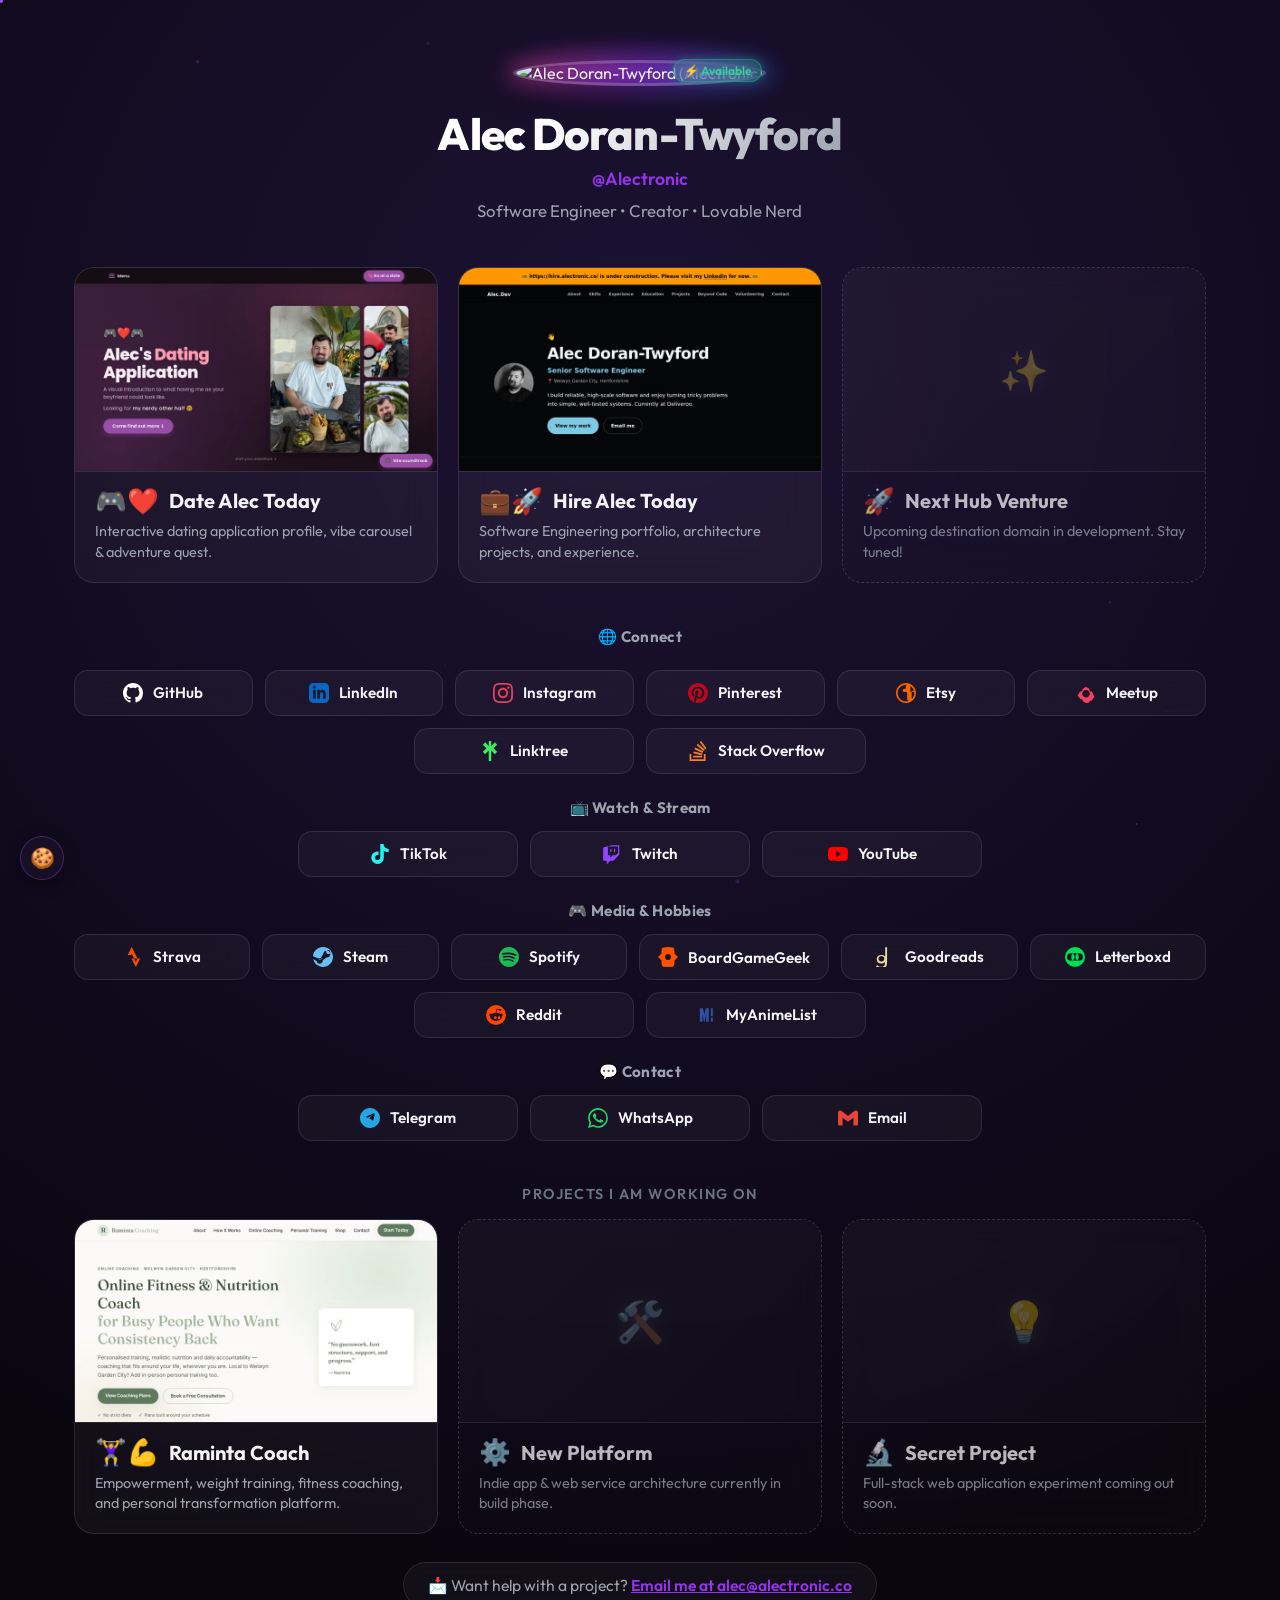
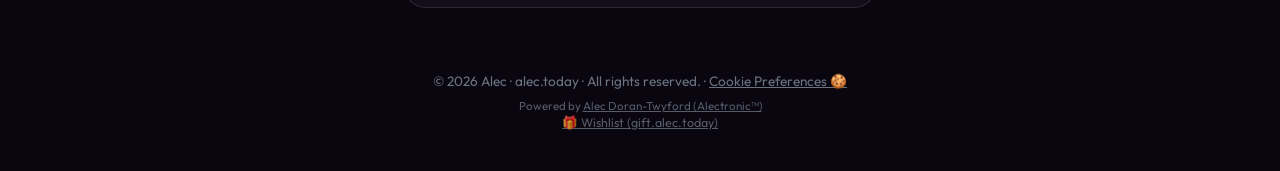
==== index.html @ 1d667615 "Add GA4 G-N4Q5KJSLNK with Consent Mode v2, url_passthrough, remove wait_for_update" ====
<!DOCTYPE html>
<html lang="en">
<head>
  <meta charset="UTF-8">
  <meta name="viewport" content="width=device-width, initial-scale=1.0">
  <title>Alec Doran-Twyford (Alectronic) | Official Digital Hub</title>
  <meta name="description" content="Official homepage of Alec Doran-Twyford (Alectronic) — Software Engineer, Creator, and Lovable Nerd. Explore Date Alec Today, Hire Alec, and social links.">
  <meta name="keywords" content="Alec Doran-Twyford, Alectronic, alectronic0, Date Alec Today, Hire Alec, Software Engineer, Alec Doran Twyford">
  <meta name="robots" content="index, follow">
  <meta name="author" content="Alec Doran-Twyford">
  <meta name="theme-color" content="#0d0914">
  <link rel="canonical" href="https://alec.today/">

  <!-- ── Google Fonts ── -->
  <link rel="preconnect" href="https://fonts.googleapis.com">
  <link rel="preconnect" href="https://fonts.gstatic.com" crossorigin>
  <link href="https://fonts.googleapis.com/css2?family=Outfit:wght@400;500;600;700;800&family=Poppins:wght@400;500;600;700&display=swap" rel="stylesheet">

  <!-- ── Open Graph ── -->
  <meta property="og:type" content="website">
  <meta property="og:site_name" content="Alectronic — Alec Doran-Twyford">
  <meta property="og:url" content="https://alec.today/">
  <meta property="og:title" content="Alec Doran-Twyford (Alectronic) | Digital Hub">
  <meta property="og:description" content="Software Engineer, Creator, and Lovable Nerd. Explore Date Alec Today, Engineering Portfolio, and digital ecosystem.">
  <meta property="og:image" content="https://date.alec.today/img/og-image.webp">
  <meta property="og:locale" content="en_GB">

  <!-- ── Twitter Card ── -->
  <meta name="twitter:card" content="summary_large_image">
  <meta name="twitter:title" content="Alec Doran-Twyford (Alectronic) | Digital Hub">
  <meta name="twitter:description" content="Software Engineer, Creator, and Lovable Nerd. Explore Date Alec Today, Engineering Portfolio, and digital ecosystem.">
  <meta name="twitter:image" content="https://date.alec.today/img/og-image.webp">

  <!-- ── JSON-LD Structured Data: Master Knowledge Graph Entity ── -->
  <script type="application/ld+json">
  {
    "@context": "https://schema.org",
    "@graph": [
      {
        "@type": "WebSite",
        "@id": "https://alec.today/#website",
        "url": "https://alec.today/",
        "name": "Alectronic — Alec Doran-Twyford",
        "description": "Official landing hub for Alec Doran-Twyford (Alectronic)",
        "publisher": {
          "@id": "https://alec.today/#person"
        }
      },
      {
        "@type": "Person",
        "@id": "https://alec.today/#person",
        "name": "Alec Doran-Twyford",
        "alternateName": [
          "Alectronic",
          "alectronic0",
          "Alec Doran Twyford",
          "Alec Dorran twyford"
        ],
        "givenName": "Alec",
        "familyName": "Doran-Twyford",
        "jobTitle": "Software Engineer",
        "gender": "Male",
        "description": "Software Engineer, Creator, and Lovable Nerd.",
        "url": "https://alec.today/",
        "image": "https://date.alec.today/img/og-image.webp",
        "homeLocation": {
          "@type": "Place",
          "name": "Welwyn Garden City, England"
        },
        "sameAs": [
          "https://date.alec.today/",
          "https://hire.alec.today/",
          "https://gift.alec.today/",
          "https://raminta.coach/",
          "https://github.com/alectronic0",
          "https://www.linkedin.com/in/alectronic0/",
          "https://www.instagram.com/alectronic0/",
          "https://www.tiktok.com/@alectronic0",
          "https://www.pinterest.com/alectronic0/",
          "https://linktr.ee/Alectronic",
          "https://t.me/alectronic0"
        ]
      }
    ]
  }
  </script>

  <link rel="icon" type="image/svg+xml" href="/favicon.svg">
  <link rel="icon" type="image/png" sizes="32x32" href="/favicon-32x32.png">
  <link rel="shortcut icon" href="/favicon.ico">
  <link rel="apple-touch-icon" sizes="180x180" href="/apple-touch-icon.png">
  <link rel="manifest" href="/manifest.json">
    <!-- Consent Mode Defaults -->
  <script data-cookieconsent="ignore">
    window.dataLayer = window.dataLayer || [];
    function gtag(){dataLayer.push(arguments);}
    gtag('consent', 'default', {
      'ad_storage': 'denied',
      'ad_user_data': 'denied',
      'ad_personalization': 'denied',
      'analytics_storage': 'denied',
      'functionality_storage': 'denied',
      'personalization_storage': 'denied',
      'security_storage': 'granted'
    });
  </script>

  <!-- Google tag (gtag.js) -->
  <script async src="https://www.googletagmanager.com/gtag/js?id=G-N4Q5KJSLNK"></script>
  <script>
    window.dataLayer = window.dataLayer || [];
    function gtag(){dataLayer.push(arguments);}
    gtag('js', new Date());
    gtag('config', 'G-N4Q5KJSLNK', {
      'url_passthrough': true,
      'ads_data_redaction': true
    });
  </script>

<link rel="stylesheet" href="css/cookieconsent.css">
  <script src="js/cookieconsent.umd.js" defer></script>
  <script src="js/cookieconsent-config.js" defer></script>
  <link rel="stylesheet" href="css/styles.css">
</head>
<body>
  <!-- Dynamic Particle Canvas -->
  <canvas id="bg-canvas"></canvas>

  <main class="landing-container">
    <!-- Header / Branding -->
    <header class="profile-header">
      <div class="avatar-wrapper">
        <div class="avatar-glow"></div>
        <img class="avatar-img" src="https://date.alec.today/img/alec/alec-los-mochis-city.webp" alt="Alec Doran-Twyford (Alectronic)" width="140" height="140">
        <span class="badge-status">⚡ Available</span>
      </div>
      <h1 class="profile-name">Alec Doran-Twyford</h1>
      <p class="profile-handle">@Alectronic</p>
      <p class="profile-bio">Software Engineer • Creator • Lovable Nerd</p>
    </header>

    <!-- Core Featured Hub Cards -->
    <section class="featured-grid" aria-label="Main Destinations">
      <a href="https://date.alec.today/" class="hub-card card-date" target="_blank" rel="noopener">
        <div class="card-glow"></div>
        <div class="card-preview">
          <img src="img/date-preview.webp" alt="Date Alec Today Preview" loading="lazy" width="800" height="450">
        </div>
        <div class="card-header-row">
          <div class="header-title-wrapper">
            <div class="card-icon">🎮❤️</div>
            <h2>Date Alec Today</h2>
          </div>
        </div>
        <div class="card-content">
          <p>Interactive dating application profile, vibe carousel & adventure quest.</p>
        </div>
      </a>

      <a href="https://hire.alec.today/" class="hub-card card-hire" target="_blank" rel="noopener">
        <div class="card-glow"></div>
        <div class="card-preview">
          <img src="img/hire-preview.webp" alt="Hire Alec Today Preview" loading="lazy" width="800" height="450">
        </div>
        <div class="card-header-row">
          <div class="header-title-wrapper">
            <div class="card-icon">💼🚀</div>
            <h2>Hire Alec Today</h2>
          </div>
        </div>
        <div class="card-content">
          <p>Software Engineering portfolio, architecture projects, and experience.</p>
        </div>
      </a>

      <!-- Glassy Placeholder Slot 3 -->
      <div class="hub-card card-placeholder card-dashed">
        <div class="card-preview placeholder-preview">
          <div class="placeholder-icon-bg">✨</div>
        </div>
        <div class="card-header-row">
          <div class="header-title-wrapper">
            <div class="card-icon">🚀</div>
            <h2>Next Hub Venture</h2>
          </div>
        </div>
        <div class="card-content">
          <p>Upcoming destination domain in development. Stay tuned!</p>
        </div>
      </div>
    </section>

    <!-- Social & Ecosystem Links Grid -->
    <section class="social-section" aria-label="Social Prof      <!-- Connect -->
      <div class="social-group">
        <h4 class="sub-section-title">🌐 Connect</h4>
        <div class="social-grid">
          <a href="https://github.com/alectronic0" class="social-chip" target="_blank" rel="noopener">
            <svg class="chip-icon" xmlns="http://www.w3.org/2000/svg" viewBox="0 0 24 24" fill="#ffffff"><path d="M12 0C5.37 0 0 5.37 0 12c0 5.31 3.435 9.795 8.205 11.385.6.105.825-.255.825-.57 0-.285-.015-1.23-.015-2.235-3.015.555-3.795-.735-4.035-1.41-.135-.345-.72-1.41-1.23-1.695-.42-.225-1.02-.78-.015-.795.945-.015 1.62.87 1.845 1.23 1.08 1.815 2.805 1.305 3.495.99.105-.78.42-1.305.765-1.605-2.67-.3-5.46-1.335-5.46-5.925 0-1.305.465-2.385 1.23-3.225-.12-.3-.54-1.53.12-3.18 0 0 1.005-.315 3.3 1.23.96-.27 1.98-.405 3-.405s2.04.135 3 .405c2.295-1.56 3.3-1.23 3.3-1.23.66 1.65.24 2.88.12 3.18.765.84 1.23 1.905 1.23 3.225 0 4.605-2.805 5.625-5.475 5.925.435.375.81 1.095.81 2.22 0 1.605-.015 2.895-.015 3.3 0 .315.225.69.825.57A12.02 12.02 0 0024 12c0-6.63-5.37-12-12-12z"/></svg>
            <span>GitHub</span>
          </a>

          <a href="https://www.linkedin.com/in/alectronic0/" class="social-chip" target="_blank" rel="noopener">
            <svg class="chip-icon" xmlns="http://www.w3.org/2000/svg" viewBox="0 0 24 24" fill="#0A66C2"><path d="M19 0h-14c-2.761 0-5 2.239-5 5v14c0 2.761 2.239 5 5 5h14c2.762 0 5-2.239 5-5v-14c0-2.761-2.238-5-5-5zm-11 19h-3v-11h3v11zm-1.5-12.268c-.966 0-1.75-.79-1.75-1.764s.784-1.764 1.75-1.764 1.75.79 1.75 1.764-.783 1.764-1.75 1.764zm13.5 12.268h-3v-5.604c0-3.368-4-3.113-4 0v5.604h-3v-11h3v1.765c1.396-2.586 7-2.777 7 2.476v6.759z"/></svg>
            <span>LinkedIn</span>
          </a>

          <a href="https://www.instagram.com/alectronic0/" class="social-chip" target="_blank" rel="noopener">
            <svg class="chip-icon" xmlns="http://www.w3.org/2000/svg" viewBox="0 0 24 24" fill="#E4405F"><path d="M12 2.163c3.204 0 3.584.012 4.85.07 3.252.148 4.771 1.691 4.919 4.919.058 1.265.069 1.645.069 4.849 0 3.205-.012 3.584-.069 4.849-.149 3.225-1.664 4.771-4.919 4.919-1.266.058-1.644.07-4.85.07-3.204 0-3.584-.012-4.849-.07-3.26-.149-4.771-1.699-4.919-4.92-.058-1.265-.07-1.644-.07-4.849 0-3.204.013-3.583.07-4.849.149-3.227 1.664-4.771 4.919-4.919 1.266-.057 1.645-.069 4.849-.069zm0-2.163c-3.259 0-3.667.014-4.947.072-4.358.2-6.78 2.618-6.98 6.98-.059 1.281-.073 1.689-.073 4.948 0 3.259.014 3.668.072 4.948.2 4.358 2.618 6.78 6.98 6.98 1.281.058 1.689.072 4.948.072 3.259 0 3.668-.014 4.948-.072 4.354-.2 6.782-2.618 6.979-6.98.059-1.28.073-1.689.073-4.948 0-3.259-.014-3.667-.072-4.947-.196-4.354-2.617-6.78-6.979-6.98-1.281-.059-1.69-.073-4.949-.073zm0 5.838c-3.403 0-6.162 2.759-6.162 6.162s2.759 6.163 6.162 6.163 6.162-2.759 6.162-6.163c0-3.403-2.759-6.162-6.162-6.162zm0 10.162c-2.209 0-4-1.79-4-4 0-2.209 1.791-4 4-4s4 1.791 4 4c0 2.21-1.791 4-4 4zm6.406-11.845c-.796 0-1.441.645-1.441 1.44s.645 1.44 1.441 1.44c.795 0 1.439-.645 1.439-1.44s-.644-1.44-1.439-1.44z"/></svg>
            <span>Instagram</span>
          </a>

          <a href="https://www.pinterest.com/alectronic0/" class="social-chip" target="_blank" rel="noopener">
            <svg class="chip-icon" xmlns="http://www.w3.org/2000/svg" viewBox="0 0 24 24" fill="#BD081C"><path d="M12 0C5.373 0 0 5.37 0 12c0 5.084 3.163 9.426 7.627 11.174-.105-.949-.2-2.405.042-3.441.218-.937 1.407-5.965 1.407-5.965s-.359-.719-.359-1.782c0-1.668.967-2.914 2.171-2.914 1.023 0 1.518.769 1.518 1.69 0 1.029-.655 2.568-.994 3.995-.283 1.194.599 2.169 1.777 2.169 2.133 0 3.772-2.249 3.772-5.495 0-2.873-2.064-4.882-5.012-4.882-3.414 0-5.418 2.561-5.418 5.207 0 1.031.397 2.138.893 2.738.098.119.112.224.083.345l-.333 1.36c-.053.22-.174.267-.402.161-1.499-.698-2.436-2.889-2.436-4.649 0-3.785 2.75-7.262 7.929-7.262 4.163 0 7.398 2.967 7.398 6.931 0 4.136-2.607 7.464-6.227 7.464-1.216 0-2.359-.631-2.75-1.378l-.748 2.853c-.271 1.043-1.002 2.35-1.492 3.146C9.57 23.812 10.763 24 12 24c6.627 0 12-5.373 12-12 0-6.628-5.373-12-12-12z"/></svg>
            <span>Pinterest</span>
          </a>

          <a href="https://www.etsy.com/uk/people/Alectronic0" class="social-chip" target="_blank" rel="noopener">
            <svg class="chip-icon" xmlns="http://www.w3.org/2000/svg" viewBox="0 0 24 24" fill="#F56400"><path d="M21.54 11.2c-.36-.45-1.02-.75-2.01-.75-.48 0-.96.09-1.41.27-.3.12-.57.27-.81.45V4.68c0-.75-.3-1.41-.81-1.92A2.71 2.71 0 0 0 14.4 2c-.75 0-1.41.3-1.92.81-.51.51-.81 1.17-.81 1.92v2.46c-.45-.18-.93-.27-1.41-.27-1.02 0-1.68.3-2.04.75-.33.42-.39 1.02-.15 1.62l.27.66c.21.54.72.9 1.29.9.15 0 .33-.03.48-.09.39-.15.81-.24 1.23-.24 1.14 0 2.07.93 2.07 2.07v6.6c0 .75.3 1.41.81 1.92.51.51 1.17.81 1.92.81s1.41-.3 1.92-.81c.51-.51.81-1.17.81-1.92V8.97c.42.18.84.27 1.23.27.15 0 .33 0 .48-.09.57-.21 1.08-.57 1.29-1.11l.27-.66c.24-.6.18-1.2-.15-1.62zM12 0C5.37 0 0 5.37 0 12s5.37 12 12 12 12-5.37 12-12S18.63 0 12 0zm0 22C6.48 22 2 17.52 2 12S6.48 2 12 2s10 4.48 10 10-4.48 10-10 10z"/></svg>
            <span>Etsy</span>
          </a>

          <a href="https://www.meetup.com/members/131638282/" class="social-chip" target="_blank" rel="noopener">
            <svg class="chip-icon" xmlns="http://www.w3.org/2000/svg" viewBox="0 0 24 24" fill="#F64060"><path d="M19.1 10.15c-.24.08-.49.12-.75.12-1.28 0-2.32-1.04-2.32-2.32 0-.3.06-.59.16-.85L12 4.41 7.81 7.1c.1.26.16.55.16.85 0 1.28-1.04 2.32-2.32 2.32-.26 0-.51-.04-.75-.12L2 14.89l3.52 4.69c.27-.15.58-.23.91-.23 1.02 0 1.85.83 1.85 1.85 0 .28-.06.54-.18.78L12 24l3.9-.22c-.12-.24-.18-.5-.18-.78 0-1.02.83-1.85 1.85-1.85.33 0 .64.08.91.23L22 16.69l-2.9-6.54zM12 17.5c-2.48 0-4.5-2.02-4.5-4.5s2.02-4.5 4.5-4.5 4.5 2.02 4.5 4.5-2.02 4.5-4.5 4.5z"/></svg>
            <span>Meetup</span>
          </a>

          <a href="https://linktr.ee/Alectronic" class="social-chip" target="_blank" rel="noopener">
            <svg class="chip-icon" xmlns="http://www.w3.org/2000/svg" viewBox="0 0 24 24" fill="#43E660"><path d="M13.511 5.853l4.316-4.317 2.828 2.829-4.317 4.316 4.317 4.317-2.828 2.829-4.316-4.317v8.49H10.49v-8.49L6.173 15.83 3.345 13.001l4.317-4.317L3.345 4.368l2.828-2.829 4.317 4.317V0h3.021v5.853zM10.49 19.5h3.021V24H10.49v-4.5z"/></svg>
            <span>Linktree</span>
          </a>

          <a href="https://stackoverflow.com/users/2893200/alec-george-doran-twyford" class="social-chip" target="_blank" rel="noopener">
            <svg class="chip-icon" xmlns="http://www.w3.org/2000/svg" viewBox="0 0 24 24" fill="#F58025"><path d="M15.725 0l-1.72 1.277 6.39 8.588 1.716-1.277L15.725 0zm-3.94 3.418l-1.369 1.644 8.225 6.85 1.369-1.644-8.225-6.85zm-3.15 4.465l-.905 1.94 9.702 4.517.904-1.94-9.701-4.517zm-1.85 4.86l-.44 2.093 10.473 2.201.44-2.092-10.473-2.203zM1.89 15.47V24h19.19v-8.53h-2.133v6.397H4.021v-6.396H1.89zm4.265 2.133v2.13h10.66v-2.13H6.154Z"/></svg>
            <span>Stack Overflow</span>
          </a>
        </div>
      </div>

      <!-- Watch -->
      <div class="social-group">
        <h4 class="sub-section-title">📺 Watch & Stream</h4>
        <div class="social-grid">
          <a href="https://www.tiktok.com/@alectronic0" class="social-chip" target="_blank" rel="noopener">
            <svg class="chip-icon" xmlns="http://www.w3.org/2000/svg" viewBox="0 0 24 24" fill="#25F4EE"><path d="M12.525.02c1.31-.02 2.61-.01 3.91-.02.08 1.53.63 3.09 1.75 4.17 1.12 1.11 2.7 1.62 4.24 1.79v4.03c-1.44-.05-2.89-.35-4.2-.97-.57-.26-1.1-.59-1.62-.98-.01 2.92.01 5.84-.02 8.75-.08 1.4-.54 2.79-1.35 3.94-1.31 1.92-3.58 3.17-5.91 3.21-1.43.08-2.86-.31-4.08-1.03-2.02-1.19-3.44-3.37-3.65-5.71-.02-.5-.03-1-.01-1.49.18-1.9 1.12-3.72 2.58-4.96 1.66-1.44 3.98-2.13 6.15-1.72.02 1.48-.04 2.96-.04 4.44-.99-.32-2.15-.23-3.02.37-.82.56-1.31 1.52-1.31 2.52.02.97.54 1.88 1.34 2.42.87.58 2.01.7 3 .33.91-.33 1.63-1.07 1.9-2.01.12-.51.15-1.04.14-1.56V.02z"/></svg>
            <span>TikTok</span>
          </a>

          <a href="https://www.twitch.tv/alectronic0" class="social-chip" target="_blank" rel="noopener">
            <svg class="chip-icon" xmlns="http://www.w3.org/2000/svg" viewBox="0 0 24 24" fill="#9146FF"><path d="M11.571 1.429L1.429 4.286v15.714h4.286v4.286l4.286-4.286h3.571l7.143-7.143V1.429h-9.143zm7.714 9.286l-2.857 2.857h-3.571l-2.857 2.857v-2.857H7.143V2.857h12.143v7.857zM15.714 5.714h-1.429v4.286h1.429V5.714zm-4.286 0h-1.429v4.286h1.429V5.714z"/></svg>
            <span>Twitch</span>
          </a>

          <a href="https://www.youtube.com/@alectronic0" class="social-chip" target="_blank" rel="noopener">
            <svg class="chip-icon" xmlns="http://www.w3.org/2000/svg" viewBox="0 0 24 24" fill="#FF0000"><path d="M23.498 6.186a3.016 3.016 0 0 0-2.122-2.136C19.505 3.545 12 3.545 12 3.545s-7.505 0-9.377.505A3.017 3.017 0 0 0 .502 6.186C0 8.07 0 12 0 12s0 3.93.502 5.814a3.016 3.016 0 0 0 2.122 2.136c1.871.505 9.376.505 9.376.505s7.505 0 9.377-.505a3.015 3.015 0 0 0 2.122-2.136C24 15.93 24 12 24 12s0-3.93-.502-5.814zM9.545 15.568V8.432L15.818 12l-6.273 3.568z"/></svg>
            <span>YouTube</span>
          </a>
        </div>
      </div>

      <!-- Gaming & Media -->
      <div class="social-group">
        <h4 class="sub-section-title">🎮 Media & Hobbies</h4>
        <div class="social-grid">
          <a href="https://www.strava.com/athletes/alectronic0" class="social-chip" target="_blank" rel="noopener">
            <svg class="chip-icon" xmlns="http://www.w3.org/2000/svg" viewBox="0 0 24 24" fill="#FC4C02"><path d="M15.387 17.944l-2.089-4.116h-3.065L15.387 24l5.15-10.172h-3.066m-7.008-5.599l2.836 5.598h4.172L10.463 0 5.6 9.587h4.173z"/></svg>
            <span>Strava</span>
          </a>

          <a href="https://steamcommunity.com/id/alectronic0" class="social-chip" target="_blank" rel="noopener">
            <svg class="chip-icon" xmlns="http://www.w3.org/2000/svg" viewBox="0 0 24 24" fill="#66C0F4"><path d="M11.979 0C5.678 0 .511 4.86.022 11.037l6.432 2.658c.545-.4 1.218-.638 1.943-.638.256 0 .504.032.744.089l3.186-4.614v-.063c0-2.361 1.917-4.278 4.278-4.278s4.278 1.917 4.278 4.278-1.917 4.278-4.278 4.278c-.144 0-.285-.011-.424-.027l-4.524 3.253c.018.147.028.297.028.449 0 1.967-1.595 3.562-3.562 3.562-1.748 0-3.208-1.264-3.51-2.923L.266 14.542C1.517 20.007 6.273 24 11.979 24c6.627 0 12-5.373 12-12s-5.373-12-12-12zM8.406 14.887l-1.777-.735c.168.497.518.916.99 1.182.909.513 2.063.197 2.576-.712.513-.909.197-2.063-.712-2.576-.328-.185-.69-.26-1.042-.234l1.794.741c.642.265.945 1.002.68 1.644-.265.642-1.002.945-1.644.68zm9.894-6.418c-1.352 0-2.449-1.097-2.449-2.449s1.097-2.449 2.449-2.449 2.449 1.097 2.449 2.449-1.097 2.449-2.449 2.449z"/></svg>
            <span>Steam</span>
          </a>

          <a href="https://open.spotify.com/user/alec_game" class="social-chip" target="_blank" rel="noopener">
            <svg class="chip-icon" xmlns="http://www.w3.org/2000/svg" viewBox="0 0 24 24" fill="#1DB954"><path d="M12 0C5.376 0 0 5.376 0 12s5.376 12 12 12 12-5.376 12-12S18.624 0 12 0zm5.521 17.34c-.24.359-.66.48-1.021.24-2.82-1.74-6.36-2.101-10.561-1.141-.418.122-.779-.179-.899-.539-.12-.421.18-.78.54-.9 4.56-1.021 8.52-.6 11.64 1.32.42.18.479.659.301 1.02zm1.44-3.3c-.301.42-.841.6-1.262.3-3.239-1.98-8.159-2.58-11.939-1.38-.479.12-1.02-.12-1.14-.6-.12-.48.12-1.021.6-1.141C9.6 9.9 15 10.561 18.72 12.84c.361.181.54.78.241 1.2zm.12-3.36C15.24 8.4 8.82 8.16 5.16 9.301c-.6.18-1.2-.18-1.38-.72-.18-.6.18-1.2.72-1.38C8.88 5.94 15.96 6.18 20.4 8.82c.54.3.72 1.02.42 1.56-.3.42-1.02.6-1.56.3z"/></svg>
            <span>Spotify</span>
          </a>

          <a href="https://boardgamegeek.com/collection/user/Alectronic" class="social-chip" target="_blank" rel="noopener">
            <svg class="chip-icon" xmlns="http://www.w3.org/2000/svg" viewBox="0 0 24 24" fill="#FF5100"><path d="M19.34 2.02A1.996 1.996 0 0 0 17.4.45L12 .01 6.6.45C5.46.54 4.56 1.44 4.47 2.58l-.44 5.4L.01 12l4.02 4.02.44 5.4c.09 1.14.99 2.04 2.13 2.13l5.4.45 5.4-.45c1.14-.09 2.04-.99 2.13-2.13l.44-5.4L23.99 12l-4.02-4.02-.63-5.96zM12 15.5a3.5 3.5 0 1 1 0-7 3.5 3.5 0 0 1 0 7z"/></svg>
            <span>BoardGameGeek</span>
          </a>

          <a href="https://goodreads.com/alectronic0" class="social-chip" target="_blank" rel="noopener">
            <svg class="chip-icon" xmlns="http://www.w3.org/2000/svg" viewBox="0 0 24 24" fill="#E9D5A1"><path d="M12.22 11.02c-1.39-1.27-3.03-1.54-4.83-1.54-2.82 0-5.37 1.48-5.37 5.09 0 3.32 2.37 5.17 5.17 5.17 2.01 0 3.65-.67 4.79-1.89v1.65c0 2.92-1.93 4.33-4.57 4.33-2.01 0-3.69-.74-4.29-2.07l-2.05 1.05c.98 2.05 3.57 3.2 6.42 3.2 4.06 0 7.01-2.22 7.01-7.05V.36h-2.28v10.66zm-4.49 6.47c-1.89 0-3.44-1.23-3.44-3.32 0-2.17 1.6-3.36 3.44-3.36 1.84 0 3.4 1.23 3.4 3.36 0 2.09-1.51 3.32-3.4 3.32z"/></svg>
            <span>Goodreads</span>
          </a>

          <a href="https://letterboxd.com/alectronic0/" class="social-chip" target="_blank" rel="noopener">
            <svg class="chip-icon" xmlns="http://www.w3.org/2000/svg" viewBox="0 0 24 24" fill="#00E054"><path d="M12 0A12 12 0 0 0 0 12a12 12 0 0 0 12 12 12 12 0 0 0 12-12A12 12 0 0 0 12 0zM7 16.5a4.5 4.5 0 1 1 0-9 4.5 4.5 0 0 1 0 9zm5 0a4.5 4.5 0 1 1 0-9 4.5 4.5 0 0 1 0 9zm5 0a4.5 4.5 0 1 1 0-9 4.5 4.5 0 0 1 0 9z"/></svg>
            <span>Letterboxd</span>
          </a>

          <a href="https://www.reddit.com/user/alectronic0" class="social-chip" target="_blank" rel="noopener">
            <svg class="chip-icon" xmlns="http://www.w3.org/2000/svg" viewBox="0 0 24 24" fill="#FF4500"><path d="M12 0A12 12 0 0 0 0 12a12 12 0 0 0 12 12 12 12 0 0 0 12-12A12 12 0 0 0 12 0zm5.01 4.744c.688 0 1.25.561 1.25 1.249a1.25 1.25 0 0 1-2.498.056l-2.597-.547-.8 3.747c1.824.07 3.48.632 4.674 1.488.308-.309.73-.491 1.207-.491.968 0 1.754.786 1.754 1.754 0 .716-.435 1.333-1.01 1.614a3.111 3.111 0 0 1 .042.52c0 2.694-3.13 4.87-7.004 4.87-3.874 0-7.004-2.176-7.004-4.87 0-.183.015-.363.043-.539A1.748 1.748 0 0 1 4.04 12c0-.968.786-1.754 1.754-1.754.463 0 .88.18 1.182.474 1.184-.846 2.82-1.405 4.629-1.488l.944-4.417a.386.386 0 0 1 .458-.292l3.053.642a1.243 1.243 0 0 1 1.016-.421zm-5.71 8.847c-.9 0-1.63.73-1.63 1.63s.73 1.63 1.63 1.63 1.63-.73 1.63-1.63-.73-1.63-1.63-1.63zm4.5 0c-.9 0-1.63.73-1.63 1.63s.73 1.63 1.63 1.63 1.63-.73 1.63-1.63-.73-1.63-1.63-1.63z"/></svg>
            <span>Reddit</span>
          </a>

          <a href="https://myanimelist.net/profile/alectronic0" class="social-chip" target="_blank" rel="noopener">
            <svg class="chip-icon" xmlns="http://www.w3.org/2000/svg" viewBox="0 0 24 24" fill="#2E51A2"><path d="M4.6 20V4h3.6l1.8 7.2L11.8 4h3.6v16h-3.2v-9.6L10.4 20H9.6L7.8 10.4V20H4.6zm13.2 0v-4.8h2.4V20h-2.4zm0-6.4V4h2.4v9.6h-2.4z"/></svg>
            <span>MyAnimeList</span>
          </a>
        </div>
      </div>

      <!-- Contact -->
      <div class="social-group">
        <h4 class="sub-section-title">💬 Contact</h4>
        <div class="social-grid">
          <a href="https://t.me/alectronic0" class="social-chip" target="_blank" rel="noopener">
            <svg class="chip-icon" xmlns="http://www.w3.org/2000/svg" viewBox="0 0 24 24" fill="#26A5E4"><path d="M12 0C5.37 0 0 5.37 0 12s5.37 12 12 12 12-5.37 12-12S18.63 0 12 0zm5.562 8.161c-.18.717-.962 4.084-1.362 5.752-.168.706-.428.943-.679.966-.547.05-1.042-.323-1.572-.67-.829-.543-1.298-.88-2.102-1.41-.93-.612-.327-.948.203-1.498.139-.144 2.55-2.338 2.597-2.538.006-.025.011-.121-.046-.172s-.136-.034-.195-.02c-.083.019-1.405.894-3.968 2.624-.375.259-.715.387-1.018.38-.335-.008-.98-.19-1.46-.346-.588-.19-1.054-.291-1.014-.614.021-.168.257-.34.708-.517 2.775-1.209 4.627-2.008 5.556-2.396 2.646-1.1 3.196-1.292 3.554-1.298.079-.001.256.018.371.112.097.079.124.186.136.262.012.077.026.251.015.394z"/></svg>
            <span>Telegram</span>
          </a>

          <a href="https://wa.me/alectronic0" class="social-chip" target="_blank" rel="noopener">
            <svg class="chip-icon" xmlns="http://www.w3.org/2000/svg" viewBox="0 0 24 24" fill="#25D366"><path d="M17.472 14.382c-.297-.149-1.758-.867-2.03-.967-.273-.099-.471-.148-.67.15-.197.297-.767.966-.94 1.164-.173.199-.347.223-.644.075-.297-.15-1.255-.463-2.39-1.475-.883-.788-1.48-1.761-1.653-2.059-.173-.297-.018-.458.13-.606.134-.133.298-.347.446-.521.151-.172.2-.296.3-.495.099-.198.05-.372-.025-.521-.075-.148-.669-1.611-.916-2.206-.242-.579-.487-.501-.669-.51l-.57-.01c-.198 0-.52.074-.792.372s-1.04 1.016-1.04 2.479 1.065 2.876 1.213 3.074c.149.198 2.095 3.2 5.076 4.487.709.306 1.263.489 1.694.626.712.226 1.36.194 1.872.118.571-.085 1.758-.719 2.006-1.413.248-.695.248-1.29.173-1.414-.074-.124-.272-.198-.57-.347m-5.421 7.403h-.004a9.87 9.87 0 01-5.031-1.378l-.361-.214-3.741.982.998-3.648-.235-.374a9.86 9.86 0 01-1.51-5.26c.001-5.45 4.436-9.884 9.888-9.884 2.64 0 5.122 1.03 6.988 2.898a9.825 9.825 0 012.893 6.994c-.003 5.45-4.437 9.884-9.885 9.884m8.413-18.297A11.815 11.815 0 0012.05 0C5.495 0 .16 5.335.157 11.892c0 2.096.547 4.142 1.588 5.945L.057 24l6.305-1.654a11.882 11.882 0 005.683 1.448h.005c6.554 0 11.89-5.335 11.893-11.893a11.821 11.821 0 00-3.48-8.413Z"/></svg>
            <span>WhatsApp</span>
          </a>

          <a href="mailto:alec@alectronic.co" class="social-chip" target="_blank" rel="noopener">
            <svg class="chip-icon" xmlns="http://www.w3.org/2000/svg" viewBox="0 0 24 24" fill="#EA4335"><path d="M24 5.457v13.909c0 .904-.732 1.636-1.636 1.636h-3.819V11.73L12 16.64l-6.545-4.91v9.273H1.636A1.636 1.636 0 0 1 0 19.366V5.457c0-2.023 2.309-3.178 3.927-1.964L5.455 4.64 12 9.548l6.545-4.91 1.528-1.145C21.69 2.28 24 3.434 24 5.457z"/></svg>
            <span>Email</span>
          </a>
        </div>
      </div>
    </section>

    <!-- Projects I am Working On Section -->
    <section class="projects-section" aria-label="Projects I am Working On">
      <h3 class="section-title">Projects I am Working On</h3>
      <div class="projects-grid">
        <a href="https://raminta.coach/" class="hub-card card-raminta" target="_blank" rel="noopener">
          <div class="card-glow"></div>
          <div class="card-preview">
            <img src="img/raminta-preview.webp" alt="Raminta Coach Preview" loading="lazy" width="800" height="450">
          </div>
          <div class="card-header-row">
            <div class="header-title-wrapper">
              <div class="card-icon">🏋️‍♀️💪</div>
              <h2>Raminta Coach</h2>
            </div>
          </div>
          <div class="card-content">
            <p>Empowerment, weight training, fitness coaching, and personal transformation platform.</p>
          </div>
        </a>

        <!-- Glassy Placeholder Project Card 2 -->
        <div class="hub-card card-placeholder card-dashed">
          <div class="card-preview placeholder-preview">
            <div class="placeholder-icon-bg">🛠️</div>
          </div>
          <div class="card-header-row">
            <div class="header-title-wrapper">
              <div class="card-icon">⚙️</div>
              <h2>New Platform</h2>
            </div>
          </div>
          <div class="card-content">
            <p>Indie app & web service architecture currently in build phase.</p>
          </div>
        </div>

        <!-- Glassy Placeholder Project Card 3 -->
        <div class="hub-card card-placeholder card-dashed">
          <div class="card-preview placeholder-preview">
            <div class="placeholder-icon-bg">💡</div>
          </div>
          <div class="card-header-row">
            <div class="header-title-wrapper">
              <div class="card-icon">🔬</div>
              <h2>Secret Project</h2>
            </div>
          </div>
          <div class="card-content">
            <p>Full-stack web application experiment coming out soon.</p>
          </div>
        </div>
      </div>

      <!-- Project Collaboration Note -->
      <p class="project-collab-note">
        📩 Want help with a project? <a href="mailto:alec@alectronic.co">Email me at alec@alectronic.co</a>
      </p>
    </section>

    <footer id="footer" class="landing-footer">
      <p>&copy; <span class="year"></span> Alec &middot; alec.today &middot; All rights reserved. &middot; <button type="button" data-cc="show-preferencesModal" style="background:none;border:none;color:inherit;text-decoration:underline;cursor:pointer;font:inherit;padding:0;">Cookie Preferences 🍪</button></p>
      <p style="margin-top: 8px; font-size: 0.85em; opacity: 0.8;">Powered by <a href="https://alec.today/" target="_blank" rel="noopener" style="text-decoration: underline; color: inherit;">Alec Doran-Twyford (Alectronic&trade;)</a></p>
      <p class="footer-sublink"><a href="https://gift.alec.today/" target="_blank" rel="noopener" style="color: var(--text-sub); text-decoration: underline; font-size: 0.78rem; opacity: 0.8;">🎁 Wishlist (gift.alec.today)</a></p>
    </footer>
  </main>

  <script src="js/content.js" defer></script>
  <script src="js/main.js" defer></script>
  <!-- Floating Cookie Button -->
  <button type="button" class="cookie-floating-btn" data-cc="show-preferencesModal" aria-label="Cookie Settings" title="Cookie Settings">🍪</button>
</body>
</html>
---- css/cookieconsent.css ----
#cc-main{background:transparent;color:var(--cc-primary-color);font-family:var(--cc-font-family);font-size:16px;font-weight:400;-webkit-font-smoothing:antialiased;-moz-osx-font-smoothing:grayscale;line-height:1.15;position:relative;text-rendering:optimizeLegibility;-webkit-text-size-adjust:100%;position:fixed;z-index:var(--cc-z-index)}#cc-main :after,#cc-main :before,#cc-main a,#cc-main button,#cc-main div,#cc-main h2,#cc-main input,#cc-main p,#cc-main span{all:unset;box-sizing:border-box}#cc-main .pm__badge,#cc-main button{all:initial;box-sizing:border-box;color:unset;visibility:unset}#cc-main .pm__badge,#cc-main a,#cc-main button,#cc-main input{-webkit-appearance:none;appearance:none;cursor:pointer;font-family:inherit;font-size:100%;line-height:normal;margin:0;outline:revert;outline-offset:2px;overflow:hidden}#cc-main table,#cc-main tbody,#cc-main td,#cc-main th,#cc-main thead,#cc-main tr{all:revert;color:inherit;font-family:inherit;font-size:inherit;font-weight:inherit}:root{--cc-font-family:-apple-system,BlinkMacSystemFont,"Segoe UI",Roboto,Helvetica,Arial,sans-serif,"Apple Color Emoji","Segoe UI Emoji","Segoe UI Symbol";--cc-modal-border-radius:.5rem;--cc-btn-border-radius:.4rem;--cc-modal-transition-duration:.25s;--cc-link-color:var(--cc-btn-primary-bg);--cc-modal-margin:1rem;--cc-z-index:2147483647;--cc-bg:#fff;--cc-primary-color:#2c2f31;--cc-secondary-color:#5e6266;--cc-btn-primary-bg:#30363c;--cc-btn-primary-color:#fff;--cc-btn-primary-border-color:var(--cc-btn-primary-bg);--cc-btn-primary-hover-bg:#000;--cc-btn-primary-hover-color:#fff;--cc-btn-primary-hover-border-color:var(--cc-btn-primary-hover-bg);--cc-btn-secondary-bg:#eaeff2;--cc-btn-secondary-color:var(--cc-primary-color);--cc-btn-secondary-border-color:var(--cc-btn-secondary-bg);--cc-btn-secondary-hover-bg:#d4dae0;--cc-btn-secondary-hover-color:#000;--cc-btn-secondary-hover-border-color:#d4dae0;--cc-separator-border-color:#f0f4f7;--cc-toggle-on-bg:var(--cc-btn-primary-bg);--cc-toggle-off-bg:#667481;--cc-toggle-on-knob-bg:#fff;--cc-toggle-off-knob-bg:var(--cc-toggle-on-knob-bg);--cc-toggle-enabled-icon-color:var(--cc-bg);--cc-toggle-disabled-icon-color:var(--cc-bg);--cc-toggle-readonly-bg:#d5dee2;--cc-toggle-readonly-knob-bg:#fff;--cc-toggle-readonly-knob-icon-color:var(--cc-toggle-readonly-bg);--cc-section-category-border:var(--cc-cookie-category-block-bg);--cc-cookie-category-block-bg:#f0f4f7;--cc-cookie-category-block-border:#f0f4f7;--cc-cookie-category-block-hover-bg:#e9eff4;--cc-cookie-category-block-hover-border:#e9eff4;--cc-cookie-category-expanded-block-bg:transparent;--cc-cookie-category-expanded-block-hover-bg:#dee4e9;--cc-overlay-bg:rgba(0,0,0,.65);--cc-webkit-scrollbar-bg:var(--cc-section-category-border);--cc-webkit-scrollbar-hover-bg:var(--cc-btn-primary-hover-bg);--cc-footer-bg:var(--cc-btn-secondary-bg);--cc-footer-color:var(--cc-secondary-color);--cc-footer-border-color:#e4eaed;--cc-pm-toggle-border-radius:4em}#cc-main.cc--rtl{direction:rtl}#cc-main .cm__title,#cc-main a,#cc-main b,#cc-main em,#cc-main strong{font-weight:600}#cc-main button>span{pointer-events:none}#cc-main .cc__link,#cc-main a{background-image:linear-gradient(currentColor,currentColor);background-position:0 100%;background-repeat:no-repeat;background-size:0 1px;font-weight:600;position:relative;transition:background-size .25s,color .25s ease}#cc-main .cc__link:hover,#cc-main a:hover{background-size:100% 1px;color:var(--cc-primary-color)}#cc-main .cc__link{color:var(--cc-link-color)}#cc-main .cm__desc,#cc-main .pm__body{overscroll-behavior:auto contain;scrollbar-width:thin}@media screen and (min-width:640px){#cc-main ::-webkit-scrollbar,#cc-main ::-webkit-scrollbar-thumb,#cc-main ::-webkit-scrollbar-track{all:revert}#cc-main ::-webkit-scrollbar-thumb{-webkit-background-clip:padding-box;background-clip:padding-box;background:var(--cc-toggle-readonly-bg);border:.25rem solid var(--cc-bg);border-radius:1rem}#cc-main ::-webkit-scrollbar-thumb:hover{background:var(--cc-toggle-off-bg)}#cc-main ::-webkit-scrollbar{background:transparent;width:12px}}html.disable--interaction.show--consent,html.disable--interaction.show--consent body{height:auto!important;overflow:hidden!important}@media (prefers-reduced-motion){#cc-main{--cc-modal-transition-duration:0s}}.cc--darkmode{--cc-bg:#161a1c;--cc-primary-color:#ebf3f6;--cc-secondary-color:#aebbc5;--cc-btn-primary-bg:#c2d0e0;--cc-btn-primary-color:var(--cc-bg);--cc-btn-primary-border-color:var(--cc-btn-primary-bg);--cc-btn-primary-hover-bg:#98a7b6;--cc-btn-primary-hover-color:#000;--cc-btn-primary-hover-border-color:var(--cc-btn-primary-hover-bg);--cc-btn-secondary-bg:#242c31;--cc-btn-secondary-color:var(--cc-primary-color);--cc-btn-secondary-border-color:var(--cc-btn-secondary-bg);--cc-btn-secondary-hover-bg:#353d43;--cc-btn-secondary-hover-color:#fff;--cc-btn-secondary-hover-border-color:var(--cc-btn-secondary-hover-bg);--cc-separator-border-color:#222a30;--cc-toggle-on-bg:var(--cc-btn-primary-bg);--cc-toggle-off-bg:#525f6b;--cc-toggle-on-knob-bg:var(--cc-btn-primary-color);--cc-toggle-off-knob-bg:var(--cc-btn-primary-color);--cc-toggle-enabled-icon-color:var(--cc-btn-primary-color);--cc-toggle-disabled-icon-color:var(--cc-btn-primary-color);--cc-toggle-readonly-bg:#343e45;--cc-toggle-readonly-knob-bg:#5f6b72;--cc-toggle-readonly-knob-icon-color:var(--cc-toggle-readonly-bg);--cc-section-category-border:#1e2428;--cc-cookie-category-block-bg:#1e2428;--cc-cookie-category-block-border:var(--cc-section-category-border);--cc-cookie-category-block-hover-bg:#242c31;--cc-cookie-category-block-hover-border:#232a2f;--cc-cookie-category-expanded-block-bg:transparent;--cc-cookie-category-expanded-block-hover-bg:var(--cc-toggle-readonly-bg);--cc-overlay-bg:rgba(0,0,0,.65);--cc-webkit-scrollbar-bg:var(--cc-section-category-border);--cc-webkit-scrollbar-hover-bg:var(--cc-btn-primary-hover-bg);--cc-footer-bg:#0c0e0f;--cc-footer-color:var(--cc-secondary-color);--cc-footer-border-color:#060809}.cc--darkmode #cc-main{color-scheme:dark}#cc-main .cm{background:var(--cc-bg);border-radius:var(--cc-modal-border-radius);box-shadow:0 .625em 1.875em rgba(0,0,2,.3);display:flex;flex-direction:column;max-width:24rem;opacity:0;overflow:hidden;position:fixed;transform:translateY(1.6em);visibility:hidden;z-index:1}#cc-main .cm--top{top:var(--cc-modal-margin)}#cc-main .cm--middle{top:50%;transform:translateY(calc(-50% + 1.6em))}#cc-main .cm--bottom{bottom:var(--cc-modal-margin)}#cc-main .cm--center{left:var(--cc-modal-margin);margin:0 auto;right:var(--cc-modal-margin);width:unset}#cc-main .cm--left{left:var(--cc-modal-margin);margin-right:var(--cc-modal-margin)}#cc-main .cm--right{margin-left:var(--cc-modal-margin);right:var(--cc-modal-margin)}#cc-main .cm__body{display:flex;flex-direction:column;justify-content:space-between;position:relative}#cc-main .cm__btns,#cc-main .cm__links{padding:1rem 1.3rem;width:unset}#cc-main .cm__texts{display:flex;flex:1;flex-direction:column;justify-content:center;padding:1rem 0 0}#cc-main .cm__desc,#cc-main .cm__title{padding:0 1.3rem}#cc-main .cm__title{font-size:1.05em}#cc-main .cm__title+.cm__desc{margin-top:1.1em}#cc-main .cm__desc{color:var(--cc-secondary-color);font-size:.9em;line-height:1.5;max-height:40vh;overflow-x:visible;overflow-y:auto;padding-bottom:1em}#cc-main .cm__btns{border-top:1px solid var(--cc-separator-border-color);display:flex;flex-direction:column;justify-content:center}#cc-main .cm__btn-group{display:grid;grid-auto-columns:minmax(0,1fr)}#cc-main .cm__btn+.cm__btn,#cc-main .cm__btn-group+.cm__btn-group{margin-top:.375rem}#cc-main .cm--flip .cm__btn+.cm__btn,#cc-main .cm--flip .cm__btn-group+.cm__btn-group{margin-bottom:.375rem;margin-top:0}#cc-main .cm--inline .cm__btn+.cm__btn{margin-left:.375rem;margin-top:0}#cc-main .cm--inline.cm--flip .cm__btn+.cm__btn{margin-bottom:0;margin-left:0;margin-right:.375rem}#cc-main .cm--inline.cm--flip .cm__btn-group+.cm__btn-group{margin-bottom:.375rem;margin-right:0}#cc-main .cm--wide .cm__btn+.cm__btn,#cc-main .cm--wide .cm__btn-group+.cm__btn-group{margin-left:.375rem;margin-top:0}#cc-main .cm--wide.cm--flip .cm__btn+.cm__btn,#cc-main .cm--wide.cm--flip .cm__btn-group+.cm__btn-group{margin-bottom:0;margin-right:.375rem}#cc-main .cm--bar:not(.cm--inline) .cm__btn-group--uneven,#cc-main .cm--wide .cm__btn-group--uneven{display:flex;flex:1;justify-content:space-between}#cc-main .cm--bar:not(.cm--inline).cm--flip .cm__btn-group--uneven,#cc-main .cm--wide.cm--flip .cm__btn-group--uneven{flex-direction:row-reverse}#cc-main .cm__btn{background:var(--cc-btn-primary-bg);border:1px solid var(--cc-btn-primary-border-color);border-radius:var(--cc-btn-border-radius);color:var(--cc-btn-primary-color);font-size:.82em;font-weight:600;min-height:42px;padding:.5em 1em;text-align:center}#cc-main .cm__btn:hover{background:var(--cc-btn-primary-hover-bg);border-color:var(--cc-btn-primary-hover-border-color);color:var(--cc-btn-primary-hover-color)}#cc-main .cm__btn--secondary{background:var(--cc-btn-secondary-bg);border-color:var(--cc-btn-secondary-border-color);color:var(--cc-btn-secondary-color)}#cc-main .cm__btn--secondary:hover{background:var(--cc-btn-secondary-hover-bg);border-color:var(--cc-btn-secondary-hover-border-color);color:var(--cc-btn-secondary-hover-color)}#cc-main .cm__btn--close{border-radius:0;border-bottom-left-radius:var(--cc-btn-border-radius);border-right:none;border-top:none;display:none;font-size:1em;height:42px;min-width:auto!important;overflow:hidden;padding:0!important;position:absolute;right:0;top:0;width:42px}#cc-main .cm__btn--close svg{stroke:var(--cc-btn-primary-color);transform:scale(.5);transition:stroke .15s ease}#cc-main .cm__btn--close:hover svg{stroke:var(--cc-btn-primary-hover-color)}#cc-main .cm__btn--close.cm__btn--secondary svg{stroke:var(--cc-btn-secondary-color)}#cc-main .cm__btn--close.cm__btn--secondary:hover svg{stroke:var(--cc-btn-secondary-hover-color)}#cc-main .cm__btn--close+.cm__texts .cm__title{padding-right:3rem}#cc-main .cm--inline .cm__btn-group{grid-auto-flow:column}#cc-main .cm__footer{background:var(--cc-footer-bg);border-top:1px solid var(--cc-footer-border-color);color:var(--cc-footer-color);padding:.4em 0 .5em}#cc-main .cm__links{display:flex;flex-direction:row;padding-bottom:0;padding-top:0}#cc-main .cm__link-group{display:flex;flex-direction:row;font-size:.8em;width:100%}#cc-main .cm__link-group>*+*{margin-left:1.3rem}#cc-main .cm--flip .cm__btn:last-child{grid-row:1}#cc-main .cm--inline.cm--flip .cm__btn:last-child{grid-column:1}#cc-main .cm--box .cm__btn--close{display:block}#cc-main .cm--box.cm--flip .cm__btns{flex-direction:column-reverse}#cc-main .cm--box.cm--wide{max-width:36em}#cc-main .cm--box.cm--wide .cm__btns{flex-direction:row;justify-content:space-between}#cc-main .cm--box.cm--wide .cm__btn-group{grid-auto-flow:column}#cc-main .cm--box.cm--wide .cm__btn{min-width:120px;padding-left:1.8em;padding-right:1.8em}#cc-main .cm--box.cm--wide.cm--flip .cm__btns{flex-direction:row-reverse}#cc-main .cm--box.cm--wide.cm--flip .cm__btn:last-child{grid-column:1}#cc-main .cm--cloud{max-width:54em;width:unset}#cc-main .cm--cloud .cm__body{flex-direction:row}#cc-main .cm--cloud .cm__texts{flex:1}#cc-main .cm--cloud .cm__desc{max-height:9.4em}#cc-main .cm--cloud .cm__btns{border-left:1px solid var(--cc-separator-border-color);border-top:none;max-width:23em}#cc-main .cm--cloud .cm__btn-group{flex-direction:column}#cc-main .cm--cloud .cm__btn{min-width:19em}#cc-main .cm--cloud.cm--flip .cm__btn-group,#cc-main .cm--cloud.cm--flip .cm__btns{flex-direction:column-reverse}#cc-main .cm--cloud.cm--inline .cm__btn-group{flex-direction:row}#cc-main .cm--cloud.cm--inline .cm__btn{min-width:10em}#cc-main .cm--cloud.cm--inline.cm--flip .cm__btn-group{flex-direction:row-reverse}#cc-main .cm--bar{border-radius:0;left:0;margin:0;max-width:unset;opacity:1;right:0;transform:translateY(0);width:100vw;--cc-modal-transition-duration:.35s}#cc-main .cm--bar.cm--top{top:0;transform:translateY(-100%)}#cc-main .cm--bar.cm--bottom{bottom:0;transform:translateY(100%)}#cc-main .cm--bar .cm__body,#cc-main .cm--bar .cm__links{margin:0 auto;max-width:55em;width:100%}#cc-main .cm--bar .cm__body{padding:.5em 0 .9em}#cc-main .cm--bar .cm__btns{border-top:none;flex-direction:row;justify-content:space-between}#cc-main .cm--bar .cm__btn-group{grid-auto-flow:column}#cc-main .cm--bar:not(.cm--inline) .cm__btn+.cm__btn,#cc-main .cm--bar:not(.cm--inline) .cm__btn-group+.cm__btn-group{margin-left:.375rem;margin-top:0}#cc-main .cm--bar .cm__btn{min-width:120px;padding-left:2em;padding-right:2em}#cc-main .cm--bar.cm--flip:not(.cm--inline) .cm__btn+.cm__btn,#cc-main .cm--bar.cm--flip:not(.cm--inline) .cm__btn-group+.cm__btn-group{margin-bottom:0;margin-left:0;margin-right:.375rem}#cc-main .cm--bar.cm--flip .cm__btns{flex-direction:row-reverse}#cc-main .cm--bar.cm--flip .cm__btn:last-child{grid-column:1}#cc-main .cm--bar.cm--inline .cm__body,#cc-main .cm--bar.cm--inline .cm__links{max-width:74em}#cc-main .cm--bar.cm--inline .cm__body{flex-direction:row;padding:0}#cc-main .cm--bar.cm--inline .cm__btns{flex-direction:column;justify-content:center;max-width:23em}#cc-main .cm--bar.cm--inline.cm--flip .cm__btns{flex-direction:column-reverse}#cc-main .cc--anim .cm,#cc-main .cc--anim.cm-wrapper:before{transition:opacity var(--cc-modal-transition-duration) ease,visibility var(--cc-modal-transition-duration) ease,transform var(--cc-modal-transition-duration) ease}#cc-main .cc--anim .cm__btn,#cc-main .cc--anim .cm__close{transition:background-color .15s ease,border-color .15s ease,color .15s ease}.disable--interaction #cc-main .cm-wrapper:before{background:var(--cc-overlay-bg);bottom:0;content:"";left:0;opacity:0;position:fixed;right:0;top:0;visibility:hidden;z-index:0}.show--consent #cc-main .cc--anim .cm{opacity:1;transform:translateY(0);visibility:visible!important}.show--consent #cc-main .cc--anim .cm--middle{transform:translateY(-50%)}.show--consent #cc-main .cc--anim .cm--bar{transform:translateY(0)}.show--consent #cc-main .cc--anim.cm-wrapper:before{opacity:1;visibility:visible}#cc-main.cc--rtl .cm__btn--close{border-bottom-left-radius:unset;border-bottom-right-radius:var(--cc-btn-border-radius);left:0;right:unset}#cc-main.cc--rtl .cm__btn--close+.cm__texts .cm__title{padding-left:3rem!important;padding-right:1.3rem}#cc-main.cc--rtl .cm--inline .cm__btn+.cm__btn{margin-left:0;margin-right:.375rem}#cc-main.cc--rtl .cm--inline.cm--flip .cm__btn+.cm__btn{margin-left:.375rem;margin-right:0}#cc-main.cc--rtl .cm:not(.cm--inline).cm--bar .cm__btn+.cm__btn,#cc-main.cc--rtl .cm:not(.cm--inline).cm--bar .cm__btn-group+.cm__btn-group,#cc-main.cc--rtl .cm:not(.cm--inline).cm--wide .cm__btn+.cm__btn,#cc-main.cc--rtl .cm:not(.cm--inline).cm--wide .cm__btn-group+.cm__btn-group{margin-left:0;margin-right:.375rem}#cc-main.cc--rtl .cm:not(.cm--inline).cm--bar.cm--flip .cm__btn+.cm__btn,#cc-main.cc--rtl .cm:not(.cm--inline).cm--wide.cm--flip .cm__btn+.cm__btn{margin-left:.375rem;margin-right:0}#cc-main.cc--rtl .cm__link-group>*+*{margin-left:0;margin-right:1.3rem}@media screen and (max-width:640px){#cc-main{--cc-modal-margin:.5em}#cc-main .cm{max-width:none!important;width:auto!important}#cc-main .cm__body{flex-direction:column!important;padding:0!important}#cc-main .cm__btns,#cc-main .cm__desc,#cc-main .cm__links,#cc-main .cm__title{padding-left:1.1rem!important;padding-right:1.1rem!important}#cc-main .cm__btns{border-left:none!important;border-top:1px solid var(--cc-separator-border-color)!important;flex-direction:column!important;max-width:none!important;min-width:auto!important}#cc-main .cm__btn+.cm__btn,#cc-main .cm__btn-group+.cm__btn-group{margin:.375rem 0 0!important}#cc-main .cm--flip .cm__btn+.cm__btn,#cc-main .cm--flip .cm__btn-group+.cm__btn-group{margin-bottom:.375rem!important;margin-top:0!important}#cc-main .cm__btn-group{display:flex!important;flex-direction:column!important;min-width:auto!important}#cc-main .cm__btn{flex:auto!important}#cc-main .cm__link-group{justify-content:center!important}#cc-main .cm--flip .cm__btn-group,#cc-main .cm--flip .cm__btns{flex-direction:column-reverse!important}}#cc-main .pm-wrapper{position:relative;z-index:2}#cc-main .pm{background:var(--cc-bg);border-radius:var(--cc-modal-border-radius);box-shadow:0 .625em 1.875em rgba(0,0,2,.3);display:flex;flex-direction:column;opacity:0;overflow:hidden;position:fixed;visibility:hidden;width:100%;width:unset;z-index:1}#cc-main svg{fill:none;width:100%}#cc-main .pm__body,#cc-main .pm__footer,#cc-main .pm__header{padding:1em 1.4em}#cc-main .pm__header{align-items:center;border-bottom:1px solid var(--cc-separator-border-color);display:flex;justify-content:space-between}#cc-main .pm__title{align-items:center;display:flex;flex:1;font-weight:600;margin-right:2em}#cc-main .pm__close-btn{background:var(--cc-btn-secondary-bg);border:1px solid var(--cc-btn-secondary-border-color);border-radius:var(--cc-btn-border-radius);height:40px;position:relative;transition:all .15s ease;width:40px}#cc-main .pm__close-btn span{display:flex;height:100%;width:100%}#cc-main .pm__close-btn svg{stroke:var(--cc-btn-secondary-color);transform:scale(.5);transition:stroke .15s ease}#cc-main .pm__close-btn:hover{background:var(--cc-btn-secondary-hover-bg);border-color:var(--cc-btn-secondary-hover-border-color)}#cc-main .pm__close-btn:hover svg{stroke:var(--cc-btn-secondary-hover-color)}#cc-main .pm__body{flex:1;overflow-y:auto;overflow-y:overlay}#cc-main .pm__section,#cc-main .pm__section--toggle{border-radius:var(--cc-btn-border-radius);display:flex;flex-direction:column;margin-bottom:.5em}#cc-main .pm__section--toggle .pm__section-desc-wrapper{border:1px solid var(--cc-cookie-category-block-border);border-radius:var(--cc-btn-border-radius);border-top:none;border-top-left-radius:0;border-top-right-radius:0;display:none;margin-top:0!important;overflow:hidden}#cc-main .pm__section{border:1px solid var(--cc-separator-border-color);padding:1em;transition:background-color .25s ease,border-color .25s ease}#cc-main .pm__section:first-child{border:none;margin-bottom:2em;margin-top:0;padding:0;transition:none}#cc-main .pm__section:not(:first-child):hover{background:var(--cc-cookie-category-block-bg);border-color:var(--cc-cookie-category-block-border)}#cc-main .pm__section-toggles+.pm__section{margin-top:2em}#cc-main .pm__section--toggle{background:var(--cc-cookie-category-block-bg);border-top:none;margin-bottom:.375rem}#cc-main .pm__section--toggle .pm__section-title{align-items:center;background:var(--cc-cookie-category-block-bg);border:1px solid var(--cc-cookie-category-block-border);display:flex;justify-content:space-between;min-height:58px;padding:1.1em 5.4em 1.1em 1.2em;position:relative;transition:background-color .25s ease,border-color .25s ease;width:100%}#cc-main .pm__section--toggle .pm__section-title:hover{background:var(--cc-cookie-category-block-hover-bg);border-color:var(--cc-cookie-category-block-hover-border)}#cc-main .pm__section--toggle .pm__section-desc{margin-top:0;padding:1em}#cc-main .pm__section--toggle.is-expanded{--cc-cookie-category-block-bg:var(--cc-cookie-category-expanded-block-bg);--cc-cookie-category-block-border:var(--cc-cookie-category-expanded-block-hover-bg)}#cc-main .pm__section--toggle.is-expanded .pm__section-title{border-bottom-left-radius:0;border-bottom-right-radius:0}#cc-main .pm__section--toggle.is-expanded .pm__section-arrow svg{transform:scale(.5) rotate(180deg)}#cc-main .pm__section--toggle.is-expanded .pm__section-desc-wrapper{display:flex}#cc-main .pm__section--expandable .pm__section-title{cursor:pointer;padding-left:3.4em}#cc-main .pm__section--expandable .pm__section-arrow{background:var(--cc-toggle-readonly-bg);border-radius:100%;display:flex;height:20px;justify-content:center;left:18px;pointer-events:none;position:absolute;width:20px}#cc-main .pm__section--expandable .pm__section-arrow svg{stroke:var(--cc-btn-secondary-color);transform:scale(.5)}#cc-main .pm__section-title-wrapper{align-items:center;display:flex;position:relative}#cc-main .pm__section-title-wrapper+.pm__section-desc-wrapper{margin-top:.85em}#cc-main .pm__section-title{border-radius:var(--cc-btn-border-radius);font-size:.95em;font-weight:600}#cc-main .pm__badge{align-items:center;background:var(--cc-btn-secondary-bg);border-radius:5em;color:var(--cc-secondary-color);display:flex;flex:none;font-size:.8em;font-weight:600;height:23px;justify-content:center;margin-left:1em;min-width:23px;overflow:hidden;padding:0 .6em 1px;position:relative;text-align:center;white-space:nowrap;width:auto}#cc-main .pm__service-counter{background:var(--cc-btn-primary-bg);color:var(--cc-btn-primary-color);padding:0;width:23px}#cc-main .pm__service-counter[data-counterlabel]{padding:0 .6em 1px;width:auto}#cc-main .section__toggle,#cc-main .section__toggle-wrapper,#cc-main .toggle__icon,#cc-main .toggle__label{border-radius:var(--cc-pm-toggle-border-radius);height:23px;transform:translateZ(0);width:50px}#cc-main .section__toggle-wrapper{cursor:pointer;position:absolute;right:18px;z-index:1}#cc-main .toggle-service{height:19px;position:relative;right:0;width:42px}#cc-main .toggle-service .section__toggle,#cc-main .toggle-service .toggle__icon,#cc-main .toggle-service .toggle__label{height:19px;width:42px}#cc-main .toggle-service .toggle__icon{position:relative}#cc-main .toggle-service .toggle__icon-circle{height:19px;width:19px}#cc-main .toggle-service .section__toggle:checked~.toggle__icon .toggle__icon-circle{transform:translateX(23px)}#cc-main .pm__section--toggle:nth-child(2) .section__toggle-wrapper:after{display:none!important}#cc-main .section__toggle{border:0;cursor:pointer;display:block;left:0;margin:0;position:absolute;top:0}#cc-main .section__toggle:disabled{cursor:not-allowed}#cc-main .toggle__icon{background:var(--cc-toggle-off-bg);box-shadow:0 0 0 1px var(--cc-toggle-off-bg);display:flex;flex-direction:row;pointer-events:none;position:absolute;transition:all .25s ease}#cc-main .toggle__icon-circle{background:var(--cc-toggle-off-knob-bg);border:none;border-radius:var(--cc-pm-toggle-border-radius);box-shadow:0 1px 2px rgba(24,32,3,.36);display:block;height:23px;left:0;position:absolute;top:0;transition:transform .25s ease,background-color .25s ease;width:23px}#cc-main .toggle__icon-off,#cc-main .toggle__icon-on{height:100%;position:absolute;transition:opacity .15s ease;width:100%}#cc-main .toggle__icon-on{opacity:0;transform:rotate(45deg)}#cc-main .toggle__icon-on svg{stroke:var(--cc-toggle-on-bg);transform:scale(.55) rotate(-45deg)}#cc-main .toggle__icon-off{opacity:1}#cc-main .toggle__icon-off svg{stroke:var(--cc-toggle-off-bg);transform:scale(.55)}#cc-main .section__toggle:checked~.toggle__icon{background:var(--cc-toggle-on-bg);box-shadow:0 0 0 1px var(--cc-toggle-on-bg)}#cc-main .section__toggle:checked~.toggle__icon .toggle__icon-circle{background-color:var(--cc-toggle-on-knob-bg);transform:translateX(27px)}#cc-main .section__toggle:checked~.toggle__icon .toggle__icon-on{opacity:1}#cc-main .section__toggle:checked~.toggle__icon .toggle__icon-off{opacity:0}#cc-main .section__toggle:checked:disabled~.toggle__icon{background:var(--cc-toggle-readonly-bg);box-shadow:0 0 0 1px var(--cc-toggle-readonly-bg)}#cc-main .section__toggle:checked:disabled~.toggle__icon .toggle__icon-circle{background:var(--cc-toggle-readonly-knob-bg);box-shadow:none}#cc-main .section__toggle:checked:disabled~.toggle__icon svg{stroke:var(--cc-toggle-readonly-knob-icon-color)}#cc-main .toggle__label{opacity:0;overflow:hidden;pointer-events:none;position:absolute;top:0;z-index:-1}#cc-main .pm__section-desc-wrapper{color:var(--cc-secondary-color);display:flex;flex-direction:column;font-size:.9em}#cc-main .pm__section-desc-wrapper>:not(:last-child){border-bottom:1px solid var(--cc-cookie-category-block-border)}#cc-main .pm__section-services{display:flex;flex-direction:column}#cc-main .pm__service{align-items:center;display:flex;justify-content:space-between;padding:.4em 1.2em;position:relative;transition:background-color .15s ease}#cc-main .pm__service:hover{background-color:var(--cc-cookie-category-block-hover-bg)}#cc-main .pm__service-header{align-items:center;display:flex;margin-right:1em;width:100%}#cc-main .pm__service-icon{border:2px solid;border-radius:100%;height:8px;margin-left:6px;margin-right:20px;margin-top:1px;min-width:8px}#cc-main .pm__service-title{font-size:.95em;width:100%;word-break:break-word}#cc-main .pm__section-desc{line-height:1.5em}#cc-main .pm__section-table{border-collapse:collapse;font-size:.9em;margin:0;overflow:hidden;padding:0;text-align:left;width:100%}#cc-main .pm__table-caption{text-align:left}#cc-main .pm__table-caption,#cc-main .pm__table-head>tr{border-bottom:1px dashed var(--cc-separator-border-color);color:var(--cc-primary-color);font-weight:600}#cc-main .pm__table-tr{transition:background-color .15s ease}#cc-main .pm__table-tr:hover{background:var(--cc-cookie-category-block-hover-bg)}#cc-main .pm__table-caption,#cc-main .pm__table-td,#cc-main .pm__table-th{padding:.625em .625em .625em 1.2em;vertical-align:top}#cc-main .pm__footer{border-top:1px solid var(--cc-separator-border-color);display:flex;justify-content:space-between}#cc-main .pm__btn-group{display:flex}#cc-main .pm__btn+.pm__btn,#cc-main .pm__btn-group+.pm__btn-group{margin-left:.375rem}#cc-main .pm--flip .pm__btn+.pm__btn,#cc-main .pm--flip .pm__btn-group+.pm__btn-group{margin-left:0;margin-right:.375rem}#cc-main .pm__btn{background:var(--cc-btn-primary-bg);border:1px solid var(--cc-btn-primary-border-color);border-radius:var(--cc-btn-border-radius);color:var(--cc-btn-primary-color);flex:auto;font-size:.82em;font-weight:600;min-height:42px;min-width:110px;padding:.5em 1.5em;text-align:center;transition:background-color .15s ease,border-color .15s ease,color .15s ease}#cc-main .pm__btn:hover{background:var(--cc-btn-primary-hover-bg);border-color:var(--cc-btn-primary-hover-border-color);color:var(--cc-btn-primary-hover-color)}#cc-main .pm__btn--secondary{background:var(--cc-btn-secondary-bg);border-color:var(--cc-btn-secondary-border-color);color:var(--cc-btn-secondary-color)}#cc-main .pm__btn--secondary:hover{background:var(--cc-btn-secondary-hover-bg);border-color:var(--cc-btn-secondary-hover-border-color);color:var(--cc-btn-secondary-hover-color)}#cc-main .pm--box{height:calc(100% - 2em);left:var(--cc-modal-margin);margin:0 auto;max-height:37.5em;max-width:43em;right:var(--cc-modal-margin);top:50%;transform:translateY(calc(-50% + 1.6em))}#cc-main .pm--box.pm--flip .pm__btn-group,#cc-main .pm--box.pm--flip .pm__footer{flex-direction:row-reverse}#cc-main .pm--bar{border-radius:0;bottom:0;height:100%;margin:0;max-height:none;max-width:29em;opacity:1;top:0;width:100%;--cc-modal-transition-duration:.35s}#cc-main .pm--bar .pm__section-table,#cc-main .pm--bar .pm__table-body,#cc-main .pm--bar .pm__table-td,#cc-main .pm--bar .pm__table-th,#cc-main .pm--bar .pm__table-tr{display:block}#cc-main .pm--bar .pm__table-head{display:none}#cc-main .pm--bar .pm__table-caption{display:block}#cc-main .pm--bar .pm__table-tr:not(:last-child){border-bottom:1px solid var(--cc-separator-border-color)}#cc-main .pm--bar .pm__table-td{display:flex;justify-content:space-between}#cc-main .pm--bar .pm__table-td:before{color:var(--cc-primary-color);content:attr(data-column);flex:1;font-weight:600;min-width:100px;overflow:hidden;padding-right:2em;text-overflow:ellipsis}#cc-main .pm--bar .pm__table-td>div{flex:3}#cc-main .pm--bar:not(.pm--wide) .pm__body,#cc-main .pm--bar:not(.pm--wide) .pm__footer,#cc-main .pm--bar:not(.pm--wide) .pm__header{padding:1em 1.3em}#cc-main .pm--bar:not(.pm--wide) .pm__btn-group,#cc-main .pm--bar:not(.pm--wide) .pm__footer{flex-direction:column}#cc-main .pm--bar:not(.pm--wide) .pm__btn+.pm__btn,#cc-main .pm--bar:not(.pm--wide) .pm__btn-group+.pm__btn-group{margin:.375rem 0 0}#cc-main .pm--bar:not(.pm--wide).pm--flip .pm__btn-group,#cc-main .pm--bar:not(.pm--wide).pm--flip .pm__footer{flex-direction:column-reverse}#cc-main .pm--bar:not(.pm--wide).pm--flip .pm__btn+.pm__btn,#cc-main .pm--bar:not(.pm--wide).pm--flip .pm__btn-group+.pm__btn-group{margin-bottom:.375rem;margin-top:0}#cc-main .pm--bar:not(.pm--wide) .pm__badge{display:none}#cc-main .pm--bar.pm--left{left:0;transform:translateX(-100%)}#cc-main .pm--bar.pm--right{right:0;transform:translateX(100%)}#cc-main .pm--bar.pm--wide{max-width:35em}#cc-main .pm--bar.pm--wide .pm__body,#cc-main .pm--bar.pm--wide .pm__footer,#cc-main .pm--bar.pm--wide .pm__header{padding:1em 1.4em}#cc-main .pm--bar.pm--wide.pm--flip .pm__btn-group,#cc-main .pm--bar.pm--wide.pm--flip .pm__footer{flex-direction:row-reverse}#cc-main .pm-overlay{background:var(--cc-overlay-bg);bottom:0;content:"";left:0;opacity:0;position:fixed;right:0;top:0;visibility:hidden;z-index:1}#cc-main .cc--anim .pm,#cc-main .cc--anim .pm-overlay{transition:opacity var(--cc-modal-transition-duration) ease,visibility var(--cc-modal-transition-duration) ease,transform var(--cc-modal-transition-duration) ease}.show--preferences #cc-main .cc--anim .pm{opacity:1;visibility:visible!important}.show--preferences #cc-main .cc--anim .pm--box{transform:translateY(-50%)}.show--preferences #cc-main .cc--anim .pm--bar{transform:translateX(0)}.show--preferences #cc-main .cc--anim .pm-overlay{opacity:1;visibility:visible}#cc-main.cc--rtl .pm__service-header{margin-left:1em;margin-right:0}#cc-main.cc--rtl .pm__section-arrow{left:unset;right:18px}#cc-main.cc--rtl .section__toggle-wrapper{left:18px;right:unset;transform-origin:left}#cc-main.cc--rtl .toggle-service{left:0}#cc-main.cc--rtl .pm__service-icon{margin-left:20px;margin-right:5px}#cc-main.cc--rtl .pm__section--toggle .pm__section-title{padding-left:5.4em;padding-right:1.2em}#cc-main.cc--rtl .pm__section--expandable .pm__section-title{padding-right:3.4em}#cc-main.cc--rtl .pm__badge{margin-left:unset;margin-right:1em}#cc-main.cc--rtl .toggle__icon-circle{transform:translateX(27px)}#cc-main.cc--rtl .toggle-service .toggle__icon-circle{transform:translateX(23px)}#cc-main.cc--rtl .section__toggle:checked~.toggle__icon .toggle__icon-circle{transform:translateX(0)}#cc-main.cc--rtl .pm__table-td,#cc-main.cc--rtl .pm__table-th{padding-left:unset;padding-right:1.2em;text-align:right}#cc-main.cc--rtl .pm__table-td{padding-left:unset;padding-right:1.2em}#cc-main.cc--rtl .pm__table-td:before{padding-left:2em;padding-right:unset}#cc-main.cc--rtl .pm__btn+.pm__btn,#cc-main.cc--rtl .pm__btn-group+.pm__btn-group{margin-left:0;margin-right:.375rem}#cc-main.cc--rtl .pm--flip .pm__btn+.pm__btn,#cc-main.cc--rtl .pm--flip .pm__btn-group+.pm__btn-group{margin-left:.375rem;margin-right:0}#cc-main.cc--rtl .pm--flip.pm--bar:not(.pm--wide) .pm__btn+.pm__btn,#cc-main.cc--rtl .pm--flip.pm--bar:not(.pm--wide) .pm__btn-group+.pm__btn-group{margin-left:0}@media screen and (max-width:640px){#cc-main .pm{border-radius:0;bottom:0;height:auto;left:0;max-height:100%;max-width:none!important;right:0;top:0;transform:translateY(1.6em)}#cc-main .pm__body,#cc-main .pm__footer,#cc-main .pm__header{padding:.9em!important}#cc-main .pm__badge{display:none}#cc-main .pm__section-table,#cc-main .pm__table-body,#cc-main .pm__table-caption,#cc-main .pm__table-td,#cc-main .pm__table-th,#cc-main .pm__table-tr{display:block}#cc-main .pm__table-head{display:none}#cc-main .pm__table-tr:not(:last-child){border-bottom:1px solid var(--cc-separator-border-color)}#cc-main .pm__table-td{display:flex;justify-content:space-between}#cc-main .pm__table-td:before{color:var(--cc-primary-color);content:attr(data-column);flex:1;font-weight:600;min-width:100px;overflow:hidden;padding-right:2em;text-overflow:ellipsis}#cc-main .pm__table-td>div{flex:3}#cc-main .pm__btn-group,#cc-main .pm__footer{flex-direction:column!important}#cc-main .pm__btn-group{display:flex!important}#cc-main .pm__btn+.pm__btn,#cc-main .pm__btn-group+.pm__btn-group{margin:.375rem 0 0!important}#cc-main .pm--flip .pm__btn+.pm__btn,#cc-main .pm--flip .pm__btn-group+.pm__btn-group{margin-bottom:.375rem!important;margin-top:0!important}#cc-main .pm--flip .pm__btn-group,#cc-main .pm--flip .pm__footer{flex-direction:column-reverse!important}.show--preferences #cc-main .cc--anim .pm{transform:translateY(0)!important}}
/* Custom Accessibility Overrides & Position Sync */
#cc-main .cm-wrapper,
#cc-main .pm-wrapper,
#cc-main .cm,
#cc-main .pm {
  background-color: #0c1527 !important;
  color: #ffffff !important;
  border: 2px solid rgba(0, 247, 255, 0.4) !important;
  box-shadow: 0 20px 50px rgba(0, 0, 0, 0.9) !important;
  border-radius: 16px !important;
}

#cc-main .cm--box.cm--bottom.cm--left,
#cc-main .cm-wrapper {
  bottom: 75px !important;
  left: 16px !important;
  right: auto !important;
  max-width: 320px !important;
  padding: 0.85rem !important;
}

#cc-main .pm-wrapper {
  max-width: 560px !important;
  padding: 1.1rem !important;
}

#cc-main h1,
#cc-main h2,
#cc-main h3,
#cc-main h4,
#cc-main .cm__title,
#cc-main .pm__title,
#cc-main .pm__section-title,
#cc-main .section__title {
  color: #ffffff !important;
  font-size: 1.25rem !important;
  font-weight: 800 !important;
  margin-bottom: 0.5rem !important;
  opacity: 1 !important;
}

#cc-main p,
#cc-main span,
#cc-main div,
#cc-main .cm__desc,
#cc-main .pm__section-desc,
#cc-main .pm__section-desc-wrapper,
#cc-main .section__desc {
  color: #f8fafc !important;
  font-size: 0.95rem !important;
  line-height: 1.6 !important;
  opacity: 1 !important;
}

#cc-main .pm__badge,
#cc-main .badge {
  background: rgba(0, 247, 255, 0.15) !important;
  color: #00f7ff !important;
  border: 1px solid rgba(0, 247, 255, 0.3) !important;
  font-weight: 700 !important;
  font-size: 0.85rem !important;
  padding: 0.25rem 0.65rem !important;
  border-radius: 9999px !important;
}

#cc-main .pm__section {
  background: rgba(15, 23, 42, 0.85) !important;
  border: 1px solid rgba(255, 255, 255, 0.2) !important;
  border-radius: 12px !important;
  padding: 1rem !important;
  margin-bottom: 1rem !important;
}

#cc-main .pm__section-header {
  display: flex !important;
  align-items: center !important;
  justify-content: space-between !important;
  margin-bottom: 0.5rem !important;
}

#cc-main .cm__btn,
#cc-main .pm__btn,
#cc-main button {
  font-weight: 700 !important;
  font-size: 0.95rem !important;
  border-radius: 9999px !important;
  padding: 0.65rem 1.25rem !important;
  cursor: pointer !important;
}

#cc-main .cm__btn--primary,
#cc-main .pm__btn--primary,
#cc-main button[data-role="all"] {
  background-color: #0284c7 !important;
  color: #ffffff !important;
}

#cc-main .cm__btn--secondary,
#cc-main .pm__btn--secondary,
#cc-main button[data-role="necessary"] {
  background-color: #1e293b !important;
  color: #ffffff !important;
  border: 1px solid rgba(255, 255, 255, 0.3) !important;
}

#cc-main .cm__btn--secondary:hover,
#cc-main .pm__btn--secondary:hover,
#cc-main button[data-role="necessary"]:hover {
  background-color: #334155 !important;
  color: #facc15 !important;
}

/* Hide Save Settings button completely */
#cc-main .pm__btn--save,
#cc-main button[data-role="save"],
#cc-main .pm__btn[data-role="save"] {
  display: none !important;
}
---- css/styles.css ----
:root {
  --bg-dark: #090610;
  --bg-gradient: radial-gradient(circle at 50% 20%, #1c1233 0%, #090610 80%);
  --surface-glass: rgba(255, 255, 255, 0.04);
  --surface-glass-hover: rgba(255, 255, 255, 0.08);
  --border-glass: rgba(255, 255, 255, 0.1);
  --border-glass-hover: rgba(255, 255, 255, 0.25);
  
  --primary-accent: #9333ea;
  --primary-glow: rgba(147, 51, 234, 0.4);
  --rose-accent: #ec4899;
  --rose-glow: rgba(236, 72, 153, 0.4);
  --blue-accent: #3b82f6;
  --blue-glow: rgba(59, 130, 246, 0.4);
  
  --text-main: #f3f4f6;
  --text-muted: #9ca3af;
  --text-sub: #6b7280;
}

* {
  box-sizing: border-box;
  margin: 0;
  padding: 0;
}

html, body {
  width: 100%;
  min-height: 100vh;
  background-color: var(--bg-dark);
  background: var(--bg-gradient);
  color: var(--text-main);
  font-family: 'Outfit', 'Poppins', -apple-system, BlinkMacSystemFont, sans-serif;
  overflow-x: hidden;
  position: relative;
}

/* Background Canvas */
#bg-canvas {
  position: fixed;
  top: 0;
  left: 0;
  width: 100vw;
  height: 100vh;
  z-index: 0;
  pointer-events: none;
}

/* Main Container */
.landing-container {
  position: relative;
  z-index: 1;
  max-width: 1180px;
  margin: 0 auto;
  padding: 60px 24px 40px;
  display: flex;
  flex-direction: column;
  align-items: center;
  gap: 44px;
}

/* Header Section */
.profile-header {
  text-align: center;
  display: flex;
  flex-direction: column;
  align-items: center;
}

.avatar-wrapper {
  position: relative;
  margin-bottom: 20px;
}

.avatar-glow {
  position: absolute;
  inset: -6px;
  border-radius: 50%;
  background: linear-gradient(135deg, var(--rose-accent), var(--primary-accent), var(--blue-accent));
  filter: blur(12px);
  opacity: 0.7;
  animation: pulseGlow 4s ease-in-out infinite alternate;
}

@keyframes pulseGlow {
  0% { transform: scale(0.98); opacity: 0.6; }
  100% { transform: scale(1.05); opacity: 0.85; }
}

.avatar-img {
  position: relative;
  width: 130px;
  height: 130px;
  border-radius: 50%;
  object-fit: cover;
  border: 3px solid rgba(255, 255, 255, 0.2);
  box-shadow: 0 10px 30px rgba(0, 0, 0, 0.5);
}

.badge-status {
  position: absolute;
  bottom: 4px;
  right: 4px;
  background: rgba(16, 185, 129, 0.2);
  border: 1px solid rgba(16, 185, 129, 0.5);
  color: #34d399;
  font-size: 0.75rem;
  font-weight: 600;
  padding: 3px 10px;
  border-radius: 20px;
  backdrop-filter: blur(8px);

  box-shadow: 0 0 10px rgba(16, 185, 129, 0.3);
}

.profile-name {
  font-size: clamp(2rem, 5vw, 2.75rem);
  font-weight: 800;
  letter-spacing: -0.02em;
  background: linear-gradient(135deg, #ffffff 30%, var(--text-muted) 100%);
  -webkit-background-clip: text;
  -webkit-text-fill-color: transparent;
  margin-bottom: 6px;
}

.profile-handle {
  font-size: 1.1rem;
  font-weight: 600;
  color: var(--primary-accent);
  margin-bottom: 8px;
}

.profile-bio {
  font-size: 1.05rem;
  color: var(--text-muted);
  max-width: 480px;
  line-height: 1.5;
}

/* Featured Hub Grid */
.featured-grid {
  width: 100%;
  display: grid;
  grid-template-columns: repeat(3, 1fr);
  gap: 20px;
}

.hub-card {
  position: relative;
  background: var(--surface-glass);
  border: 1px solid var(--border-glass);
  backdrop-filter: blur(16px);
  -webkit-backdrop-filter: blur(16px);
  border-radius: 20px;
  padding: 0 0 20px 0;
  display: flex;
  flex-direction: column;
  align-items: flex-start;
  text-decoration: none;
  color: var(--text-main);
  transition: all 0.3s cubic-bezier(0.16, 1, 0.3, 1);
  overflow: hidden;
}

.card-glow {
  position: absolute;
  inset: 0;
  border-radius: 20px;
  opacity: 0;
  transition: opacity 0.3s ease;
  pointer-events: none;
}

.card-date .card-glow {
  background: radial-gradient(600px circle at var(--mouse-x, 50%) var(--mouse-y, 50%), var(--rose-glow), transparent 40%);
}

.card-hire .card-glow {
  background: radial-gradient(600px circle at var(--mouse-x, 50%) var(--mouse-y, 50%), var(--blue-glow), transparent 40%);
}

.card-raminta .card-glow {
  background: radial-gradient(600px circle at var(--mouse-x, 50%) var(--mouse-y, 50%), rgba(16, 185, 129, 0.35), transparent 40%);
}

.card-preview {
  width: 100%;
  aspect-ratio: 16 / 9;
  overflow: hidden;
  border-bottom: 1px solid var(--border-glass);
}

.card-preview img {
  width: 100%;
  height: 100%;
  object-fit: cover;
  object-position: top;
  transition: transform 0.4s ease;
}

.hub-card:hover .card-preview img {
  transform: scale(1.05);
}

.card-header-row {
  width: 100%;
  display: flex;
  align-items: center;
  justify-content: space-between;
  padding: 16px 20px 0 20px;
}

.header-title-wrapper {
  display: flex;
  align-items: center;
  gap: 10px;
}

.header-title-wrapper h2 {
  font-size: 1.25rem;
  font-weight: 700;
  margin: 0;
}

.hub-card .card-content {
  padding: 8px 20px 0 20px;
}

.hub-card:hover {
  transform: translateY(-4px);
  border-color: var(--border-glass-hover);
  background: var(--surface-glass-hover);
  box-shadow: 0 20px 40px rgba(0, 0, 0, 0.4);
}

.hub-card:hover .card-glow {
  opacity: 1;
}

.card-icon {
  font-size: 1.6rem;
  line-height: 1;
  flex-shrink: 0;
}

.card-content {
  flex: 1;
}

.card-content p {
  font-size: 0.9rem;
  color: var(--text-muted);
  line-height: 1.4;
}

.card-arrow {
  font-size: 1.3rem;
  color: var(--text-sub);
  transition: transform 0.2s ease, color 0.2s ease;
  line-height: 1;
}

.hub-card:hover .card-arrow {
  transform: translateX(4px);
  color: var(--text-main);
}

/* Social Grid Section */
.social-section {
  width: 100%;
  display: flex;
  flex-direction: column;
  align-items: center;
  gap: 24px;
}

.section-title {
  font-size: 0.9rem;
  font-weight: 600;
  text-transform: uppercase;
  letter-spacing: 0.1em;
  color: var(--text-sub);
}

.social-group {
  width: 100%;
  display: flex;
  flex-direction: column;
  align-items: center;
  gap: 14px;
}

.sub-section-title {
  font-size: 0.95rem;
  font-weight: 700;
  color: var(--text-muted);
  letter-spacing: 0.02em;
  text-align: center;
}

.social-grid {
  width: 100%;
  display: flex;
  flex-wrap: wrap;
  justify-content: center;
  gap: 12px;
}

.social-chip {
  flex: 1 1 160px;
  max-width: 220px;
  background: var(--surface-glass);
  border: 1px solid var(--border-glass);
  backdrop-filter: blur(12px);
  -webkit-backdrop-filter: blur(12px);
  border-radius: 14px;
  padding: 12px 18px;
  display: flex;
  align-items: center;
  justify-content: center;
  gap: 10px;
  text-decoration: none;
  color: var(--text-main);
  font-size: 0.95rem;
  font-weight: 600;
  transition: all 0.2s ease;
}

.chip-icon {
  width: 20px;
  height: 20px;
  flex-shrink: 0;
  transition: transform 0.2s ease;
}

.social-chip:hover .chip-icon {
  transform: scale(1.15);
}

.social-chip:hover {
  background: var(--surface-glass-hover);
  border-color: var(--border-glass-hover);
  transform: translateY(-2px);
  color: #ffffff;
  box-shadow: 0 8px 20px rgba(0, 0, 0, 0.3);
}

/* Projects Section */
.projects-section {
  width: 100%;
  display: flex;
  flex-direction: column;
  align-items: center;
  gap: 16px;
}

.projects-grid {
  width: 100%;
  display: grid;
  grid-template-columns: repeat(3, 1fr);
  gap: 20px;
}

.card-dashed {
  border: 1.5px dashed rgba(255, 255, 255, 0.2);
  background: rgba(255, 255, 255, 0.02);
  opacity: 0.75;
  transition: all 0.3s ease;
}

.card-dashed:hover {
  border-color: rgba(255, 255, 255, 0.4);
  background: rgba(255, 255, 255, 0.05);
  opacity: 1;
  transform: translateY(-4px);
}

.placeholder-preview {
  display: flex;
  align-items: center;
  justify-content: center;
  background: linear-gradient(135deg, rgba(255, 255, 255, 0.03), rgba(255, 255, 255, 0.01));
}

.placeholder-icon-bg {
  font-size: 2.5rem;
  opacity: 0.4;
  filter: drop-shadow(0 0 10px rgba(255, 255, 255, 0.2));
  transition: transform 0.3s ease, opacity 0.3s ease;
}

.card-dashed:hover .placeholder-icon-bg {
  transform: scale(1.15);
  opacity: 0.8;
}

.project-collab-note {
  font-size: 0.98rem;
  color: var(--text-muted);
  text-align: center;
  margin-top: 12px;
  padding: 12px 24px;
  background: var(--surface-glass);
  border: 1px solid var(--border-glass);
  border-radius: 30px;
  backdrop-filter: blur(12px);
}

.project-collab-note a {
  color: var(--primary-accent);
  text-decoration: underline;
  font-weight: 600;
  transition: color 0.2s ease;
}

.project-collab-note a:hover {
  color: #ffffff;
}

@media (max-width: 900px) {
  .featured-grid,
  .projects-grid {
    grid-template-columns: repeat(2, 1fr);
  }
}

@media (max-width: 600px) {
  .featured-grid,
  .projects-grid {
    grid-template-columns: 1fr;
  }

  .card-dashed {
    display: none; /* Hide dashed placeholders on mobile screens */
  }
}

/* Footer */
.landing-footer {
  text-align: center;
  font-size: 0.85rem;
  color: var(--text-sub);
  margin-top: 20px;
}

/* ── Floating Cookie Button ── */
.cookie-floating-btn {
  position: fixed;
  bottom: 20px;
  left: 20px;
  z-index: 9990;
  width: 44px;
  height: 44px;
  border-radius: 50%;
  background: #170f26;
  border: 1px solid rgba(168, 85, 247, 0.3);
  color: #f3eefc;
  font-size: 1.25rem;
  display: flex;
  align-items: center;
  justify-content: center;
  cursor: pointer;
  box-shadow: 0 4px 16px rgba(0, 0, 0, 0.4);
  transition: transform 0.2s ease, box-shadow 0.2s ease;
}
.cookie-floating-btn:hover {
  transform: scale(1.1);
  box-shadow: 0 6px 20px rgba(168, 85, 247, 0.3);
}
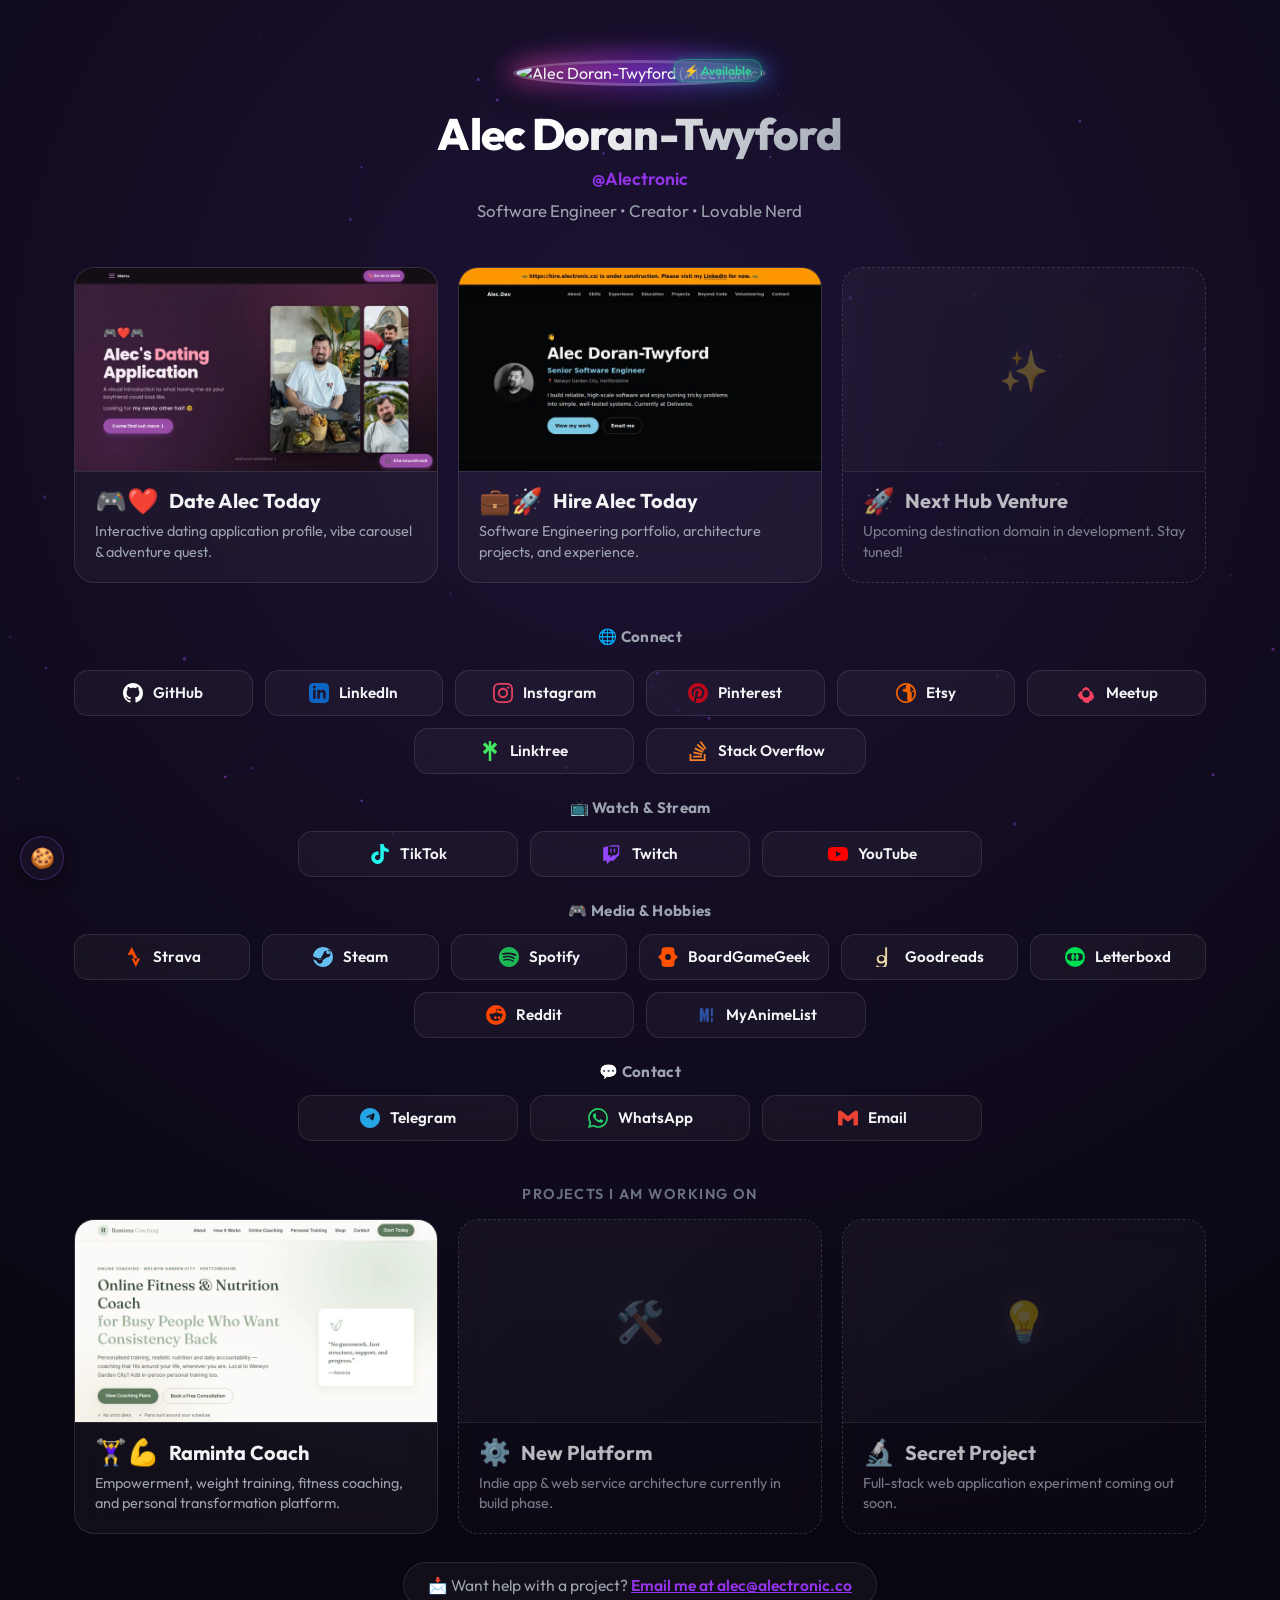
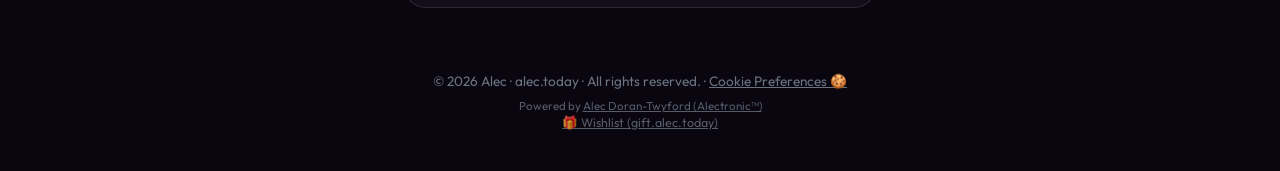
==== commit cd8e1fdb: "Fix name misspelling, remove bad alternativeNames, enhance Person schema" ====
--- a/index.html
+++ b/index.html
@@ -5,7 +5,7 @@
   <meta name="viewport" content="width=device-width, initial-scale=1.0">
   <title>Alec Doran-Twyford (Alectronic) | Official Digital Hub</title>
   <meta name="description" content="Official homepage of Alec Doran-Twyford (Alectronic) — Software Engineer, Creator, and Lovable Nerd. Explore Date Alec Today, Hire Alec, and social links.">
-  <meta name="keywords" content="Alec Doran-Twyford, Alectronic, alectronic0, Date Alec Today, Hire Alec, Software Engineer, Alec Doran Twyford">
+  <meta name="keywords" content="Alec Doran-Twyford, Alectronic, alectronic0, Date Alec Today, Hire Alec, Software Engineer, Alec Doran-Twyford">
   <meta name="robots" content="index, follow">
   <meta name="author" content="Alec Doran-Twyford">
   <meta name="theme-color" content="#0d0914">
@@ -52,10 +52,22 @@
         "name": "Alec Doran-Twyford",
         "alternateName": [
           "Alectronic",
-          "alectronic0",
-          "Alec Doran Twyford",
-          "Alec Dorran twyford"
+          "alectronic0"
         ],
+        "knowsAbout": [
+          "Software Engineering",
+          "Backend Development",
+          "Go",
+          "Java",
+          "Ruby on Rails",
+          "Distributed Systems",
+          "Microservices",
+          "AWS",
+          "Kafka",
+          "gRPC"
+        ],
+        "email": "alec@alectronic.co",
+        "nationality": { "@type": "Country", "name": "United Kingdom" },
         "givenName": "Alec",
         "familyName": "Doran-Twyford",
         "jobTitle": "Software Engineer",
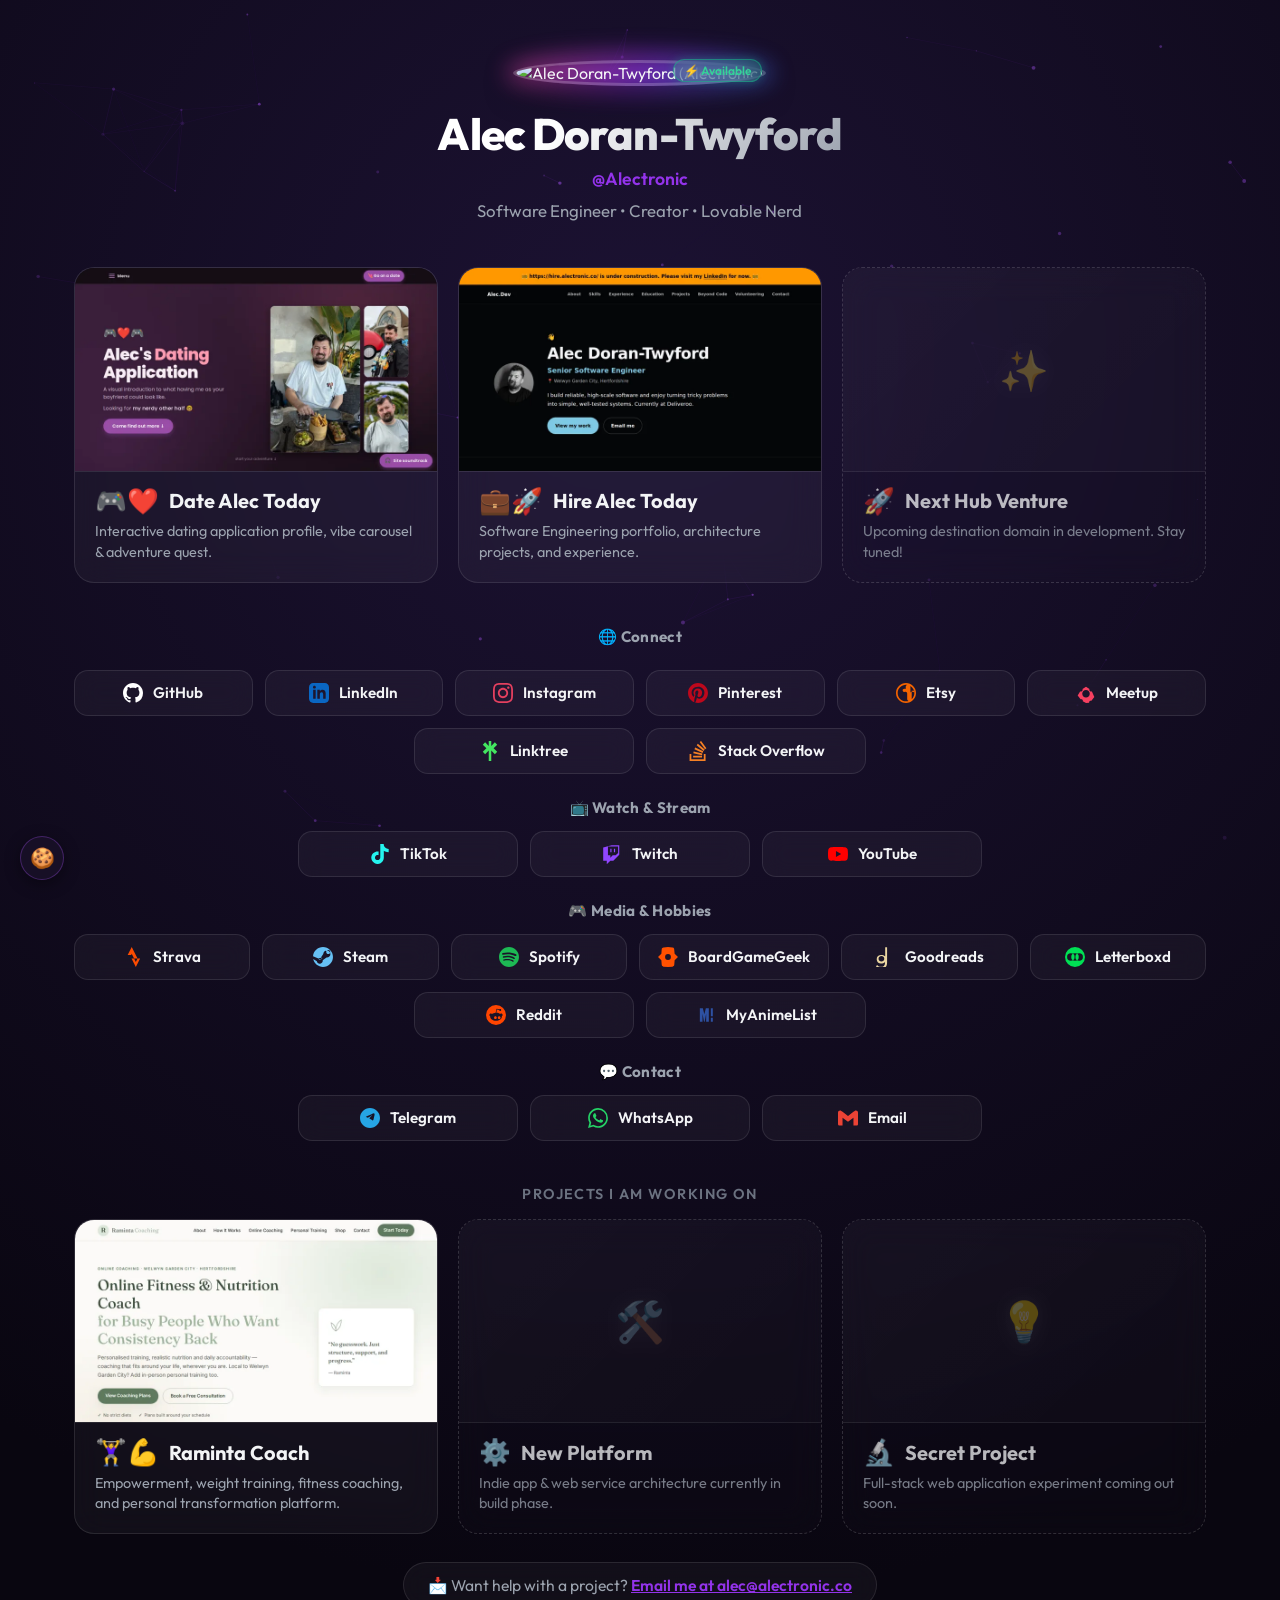
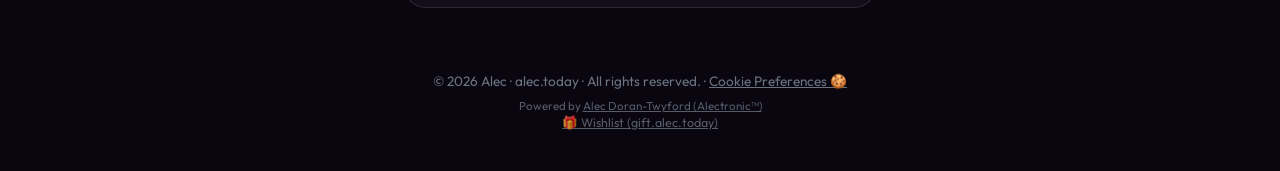
==== commit 660c280d: "Unify Person schema across all Alec sites — canonical @id, fix name typos, add GA to wishlist" ====
--- a/index.html
+++ b/index.html
@@ -32,72 +32,7 @@
   <meta name="twitter:image" content="https://date.alec.today/img/og-image.webp">
 
   <!-- ── JSON-LD Structured Data: Master Knowledge Graph Entity ── -->
-  <script type="application/ld+json">
-  {
-    "@context": "https://schema.org",
-    "@graph": [
-      {
-        "@type": "WebSite",
-        "@id": "https://alec.today/#website",
-        "url": "https://alec.today/",
-        "name": "Alectronic — Alec Doran-Twyford",
-        "description": "Official landing hub for Alec Doran-Twyford (Alectronic)",
-        "publisher": {
-          "@id": "https://alec.today/#person"
-        }
-      },
-      {
-        "@type": "Person",
-        "@id": "https://alec.today/#person",
-        "name": "Alec Doran-Twyford",
-        "alternateName": [
-          "Alectronic",
-          "alectronic0"
-        ],
-        "knowsAbout": [
-          "Software Engineering",
-          "Backend Development",
-          "Go",
-          "Java",
-          "Ruby on Rails",
-          "Distributed Systems",
-          "Microservices",
-          "AWS",
-          "Kafka",
-          "gRPC"
-        ],
-        "email": "alec@alectronic.co",
-        "nationality": { "@type": "Country", "name": "United Kingdom" },
-        "givenName": "Alec",
-        "familyName": "Doran-Twyford",
-        "jobTitle": "Software Engineer",
-        "gender": "Male",
-        "description": "Software Engineer, Creator, and Lovable Nerd.",
-        "url": "https://alec.today/",
-        "image": "https://date.alec.today/img/og-image.webp",
-        "homeLocation": {
-          "@type": "Place",
-          "name": "Welwyn Garden City, England"
-        },
-        "sameAs": [
-          "https://date.alec.today/",
-          "https://hire.alec.today/",
-          "https://gift.alec.today/",
-          "https://raminta.coach/",
-          "https://github.com/alectronic0",
-          "https://www.linkedin.com/in/alectronic0/",
-          "https://www.instagram.com/alectronic0/",
-          "https://www.tiktok.com/@alectronic0",
-          "https://www.pinterest.com/alectronic0/",
-          "https://linktr.ee/Alectronic",
-          "https://t.me/alectronic0"
-        ]
-      }
-    ]
-  }
-  </script>
-
-  <link rel="icon" type="image/svg+xml" href="/favicon.svg">
+<link rel="icon" type="image/svg+xml" href="/favicon.svg">
   <link rel="icon" type="image/png" sizes="32x32" href="/favicon-32x32.png">
   <link rel="shortcut icon" href="/favicon.ico">
   <link rel="apple-touch-icon" sizes="180x180" href="/apple-touch-icon.png">
@@ -133,6 +68,74 @@
   <script src="js/cookieconsent.umd.js" defer></script>
   <script src="js/cookieconsent-config.js" defer></script>
   <link rel="stylesheet" href="css/styles.css">
+  <script type="application/ld+json">
+  {
+    "@context": "https://schema.org",
+    "@type": "WebPage",
+    "url": "https://alec.today/",
+    "mainEntity": {
+      "@type": "Person",
+      "@id": "https://alec.today/#person",
+      "name": "Alec Doran-Twyford",
+      "givenName": "Alec",
+      "familyName": "Doran-Twyford",
+      "alternateName": ["Alectronic", "alectronic0"],
+      "gender": "Male",
+      "jobTitle": "Senior Software Engineer",
+      "description": "Official landing hub for Alec Doran-Twyford (Alectronic) — Software Engineer, Creator, and Lovable Nerd.",
+      "url": "https://alec.today/",
+      "image": "https://date.alec.today/img/og-image.webp",
+      "email": "alec@alectronic.co",
+      "nationality": { "@type": "Country", "name": "United Kingdom" },
+      "homeLocation": {
+        "@type": "Place",
+        "name": "Welwyn Garden City, Hertfordshire, England"
+      },
+      "worksFor": {
+        "@type": "Organization",
+        "name": "Deliveroo"
+      },
+      "alumniOf": [
+        { "@type": "Organization", "name": "Rightmove" },
+        { "@type": "Organization", "name": "Solirius" },
+        { "@type": "Organization", "name": "Sky" }
+      ],
+      "knowsAbout": [
+        "Software Engineering", "Backend Development",
+        "Go", "Java", "Ruby on Rails", "TypeScript",
+        "Spring Boot", "gRPC", "Kafka", "Postgres", "Redis",
+        "AWS", "Docker", "Terraform",
+        "Distributed Systems", "Microservices"
+      ],
+      "hasCredential": [
+        {
+          "@type": "EducationalOccupationalCredential",
+          "name": "BSc Computer Science (First Class Honours)",
+          "credentialCategory": "degree",
+          "recognizedBy": { "@type": "Organization", "name": "University of Hertfordshire" }
+        },
+        {
+          "@type": "EducationalOccupationalCredential",
+          "name": "Certified Scrum Master",
+          "credentialCategory": "certification"
+        }
+      ],
+      "sameAs": [
+        "https://alec.today/",
+        "https://hire.alec.today/",
+        "https://date.alec.today/",
+        "https://gift.alec.today/",
+        "https://github.com/alectronic0",
+        "https://www.linkedin.com/in/alectronic0/",
+        "https://www.instagram.com/alectronic0/",
+        "https://www.tiktok.com/@alectronic0",
+        "https://www.pinterest.com/alectronic0/",
+        "https://linktr.ee/Alectronic",
+        "https://t.me/alectronic0"
+      ]
+    }
+  }
+  </script>
 </head>
 <body>
   <!-- Dynamic Particle Canvas -->
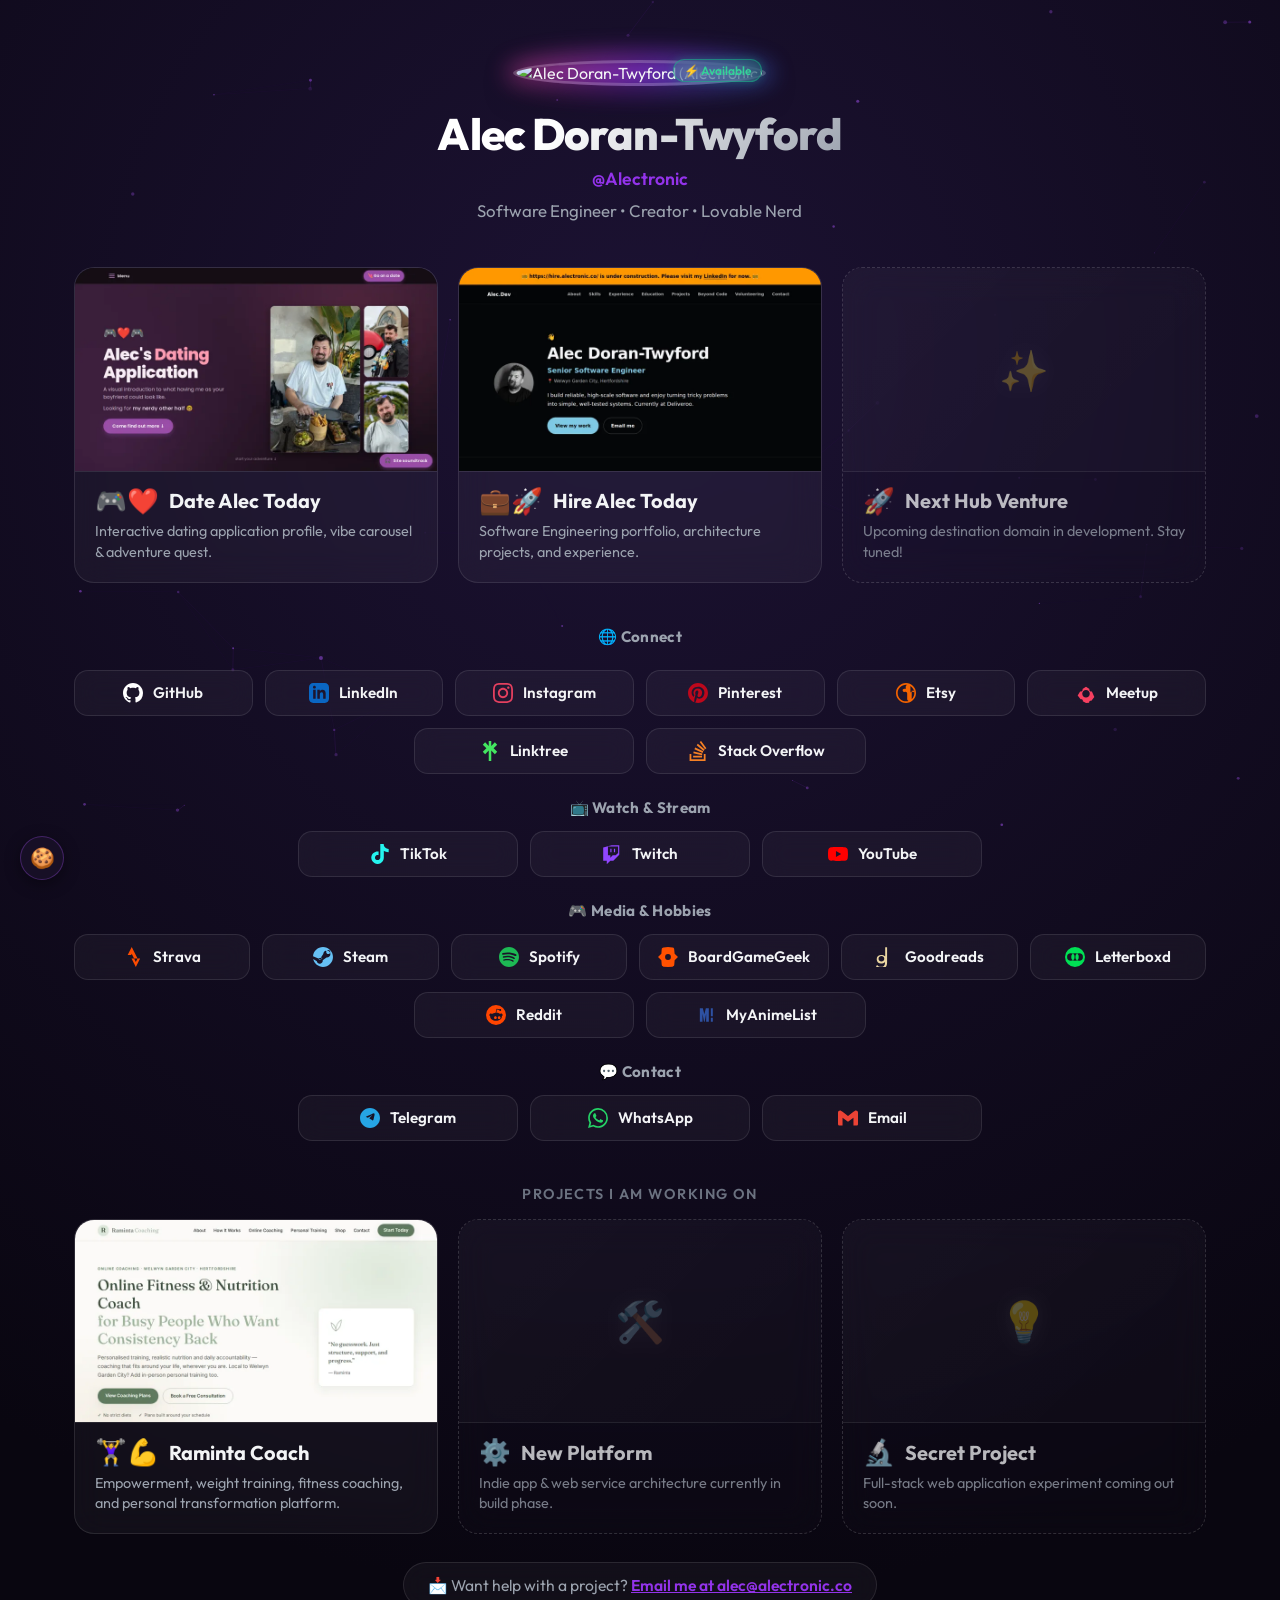
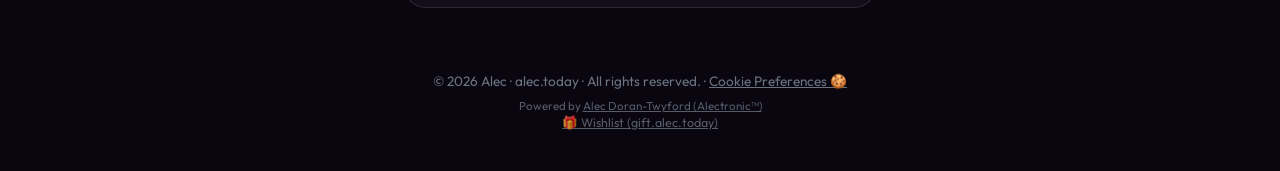
==== commit 31838897: "SEO: add multiple email addresses to Person schema" ====
--- a/index.html
+++ b/index.html
@@ -85,7 +85,10 @@
       "description": "Official landing hub for Alec Doran-Twyford (Alectronic) — Software Engineer, Creator, and Lovable Nerd.",
       "url": "https://alec.today/",
       "image": "https://date.alec.today/img/og-image.webp",
-      "email": "alec@alectronic.co",
+      "email": [
+        "alec@alectronic.co",
+        "date@alec.today"
+      ],
       "nationality": { "@type": "Country", "name": "United Kingdom" },
       "homeLocation": {
         "@type": "Place",
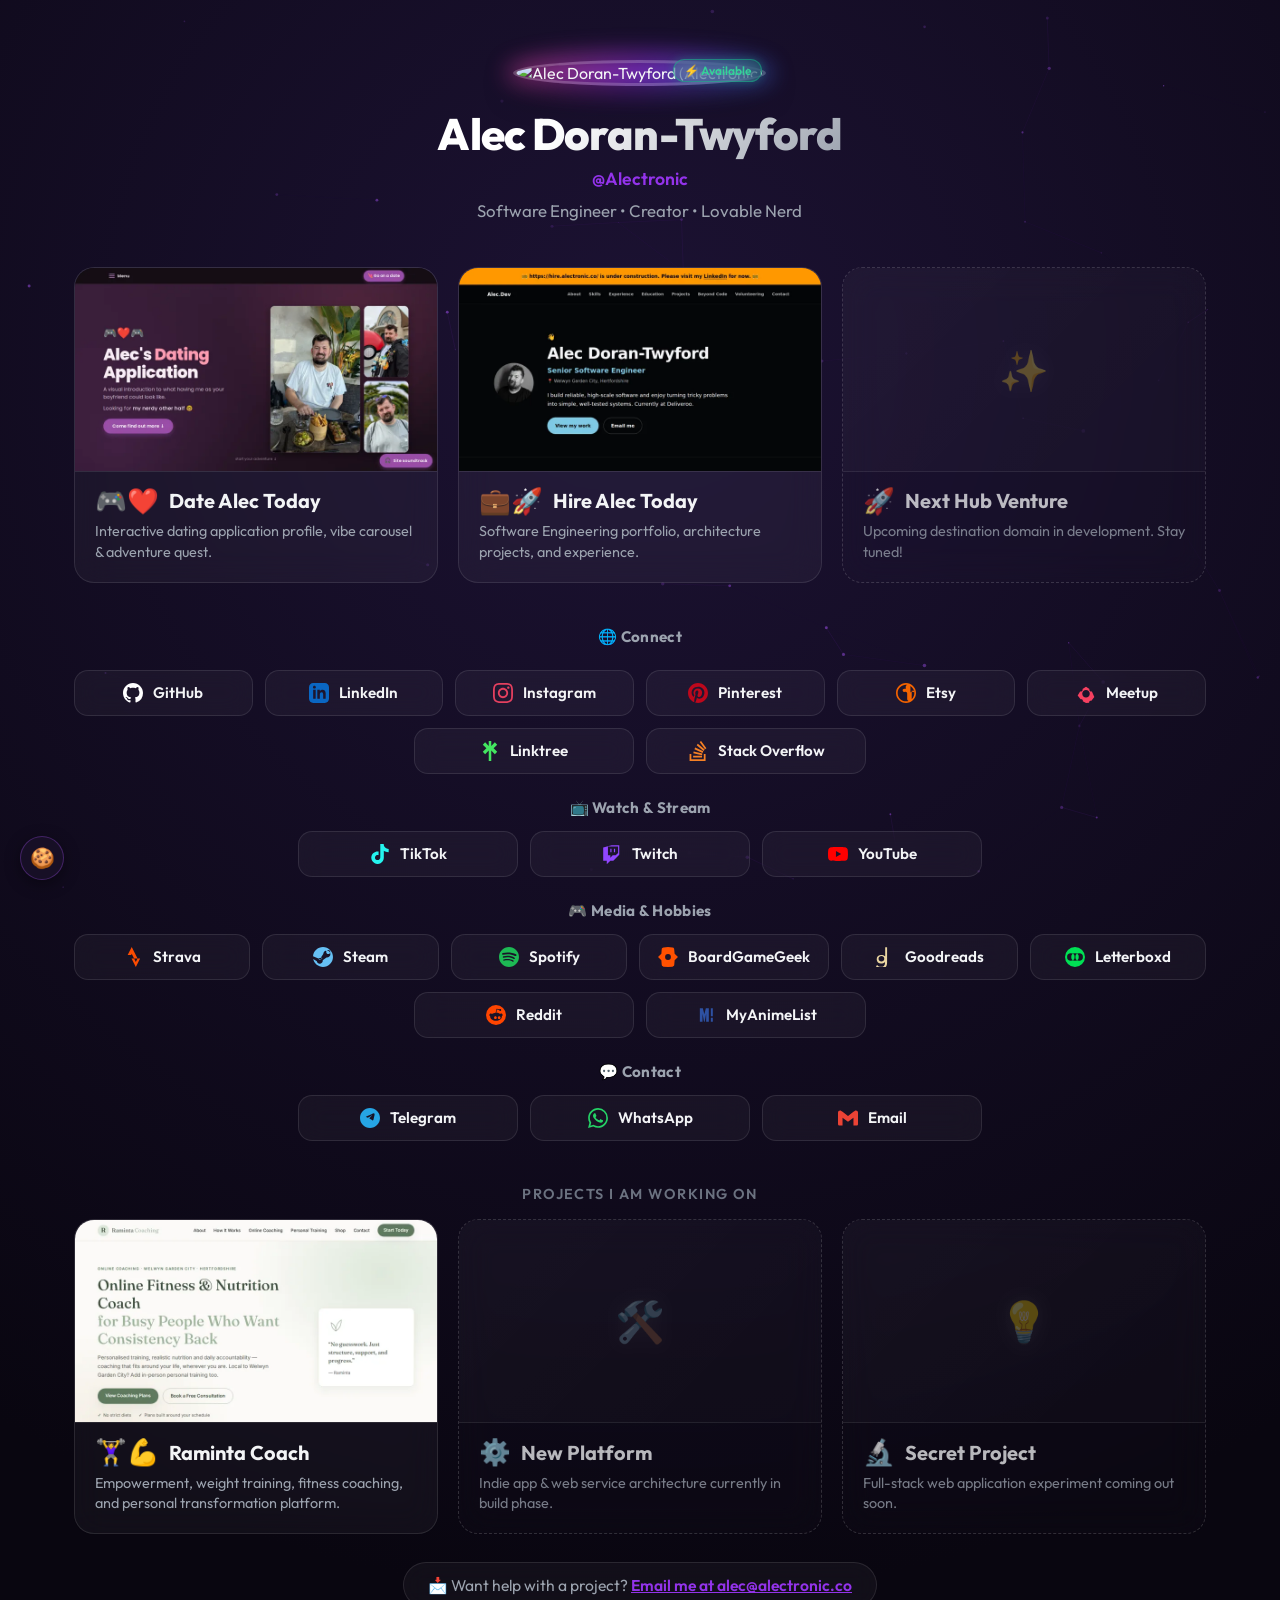
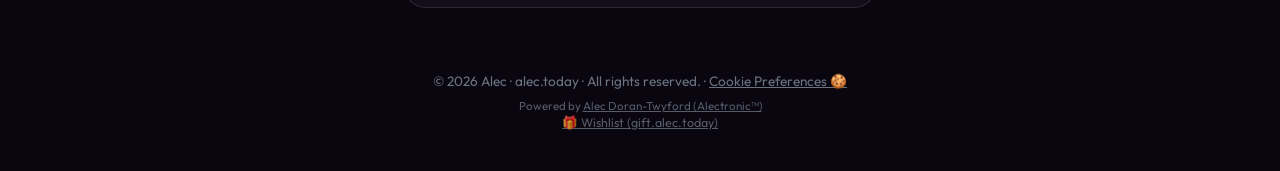
==== commit 0bd872fa: "SEO: enhance Person schema with birthplace, address, dual citizenship, education, and terracotta wal" ====
--- a/index.html
+++ b/index.html
@@ -82,40 +82,77 @@
       "alternateName": ["Alectronic", "alectronic0"],
       "gender": "Male",
       "jobTitle": "Senior Software Engineer",
+      "birthPlace": {
+        "@type": "Place",
+        "name": "London, United Kingdom"
+      },
+      "address": {
+        "@type": "PostalAddress",
+        "addressLocality": "Welwyn Garden City",
+        "addressRegion": "Hertfordshire",
+        "addressCountry": "GB"
+      },
+      "knowsLanguage": [
+        {
+          "@type": "Language",
+          "name": "English",
+          "alternateName": "en"
+        }
+      ],
+      "skills": [
+        "Go", "Java", "Ruby", "TypeScript", "React",
+        "gRPC", "Kafka", "Postgres", "Redis", "AWS",
+        "Docker", "Terraform", "Distributed Systems",
+        "Microservices", "Backend Engineering", "Full Stack Engineering"
+      ],
       "description": "Official landing hub for Alec Doran-Twyford (Alectronic) — Software Engineer, Creator, and Lovable Nerd.",
       "url": "https://alec.today/",
-      "image": "https://date.alec.today/img/og-image.webp",
+      "image": "https://date.alec.today/img/alec/alec-portrait-terracotta-wall.webp",
       "email": [
         "alec@alectronic.co",
         "date@alec.today"
       ],
-      "nationality": { "@type": "Country", "name": "United Kingdom" },
+      "nationality": [
+        { "@type": "Country", "name": "United Kingdom" },
+        { "@type": "Country", "name": "New Zealand" }
+      ],
       "homeLocation": {
         "@type": "Place",
         "name": "Welwyn Garden City, Hertfordshire, England"
       },
       "worksFor": {
         "@type": "Organization",
-        "name": "Deliveroo"
+        "name": "Deliveroo",
+        "sameAs": "https://en.wikipedia.org/wiki/Deliveroo"
       },
       "alumniOf": [
-        { "@type": "Organization", "name": "Rightmove" },
-        { "@type": "Organization", "name": "Solirius" },
-        { "@type": "Organization", "name": "Sky" }
+        {
+          "@type": "EducationalOrganization",
+          "name": "University of Hertfordshire",
+          "sameAs": "https://en.wikipedia.org/wiki/University_of_Hertfordshire"
+        },
+        { "@type": "Organization", "name": "Rightmove", "sameAs": "https://en.wikipedia.org/wiki/Rightmove" },
+        { "@type": "Organization", "name": "Solirius Consulting" },
+        { "@type": "Organization", "name": "Sky", "sameAs": "https://en.wikipedia.org/wiki/Sky_Group" },
+        { "@type": "Organization", "name": "GLEAT" },
+        { "@type": "Organization", "name": "Welcome Break Waitrose" }
       ],
       "knowsAbout": [
-        "Software Engineering", "Backend Development",
-        "Go", "Java", "Ruby on Rails", "TypeScript",
-        "Spring Boot", "gRPC", "Kafka", "Postgres", "Redis",
-        "AWS", "Docker", "Terraform",
-        "Distributed Systems", "Microservices"
+        "Software Engineering", "Backend Development", "Full Stack Engineering",
+        "Go", "Java", "Ruby on Rails", "TypeScript", "React",
+        "gRPC", "Kafka", "Postgres", "Redis", "AWS",
+        "Docker", "Terraform", "Distributed Systems", "Microservices"
       ],
       "hasCredential": [
         {
           "@type": "EducationalOccupationalCredential",
           "name": "BSc Computer Science (First Class Honours)",
           "credentialCategory": "degree",
-          "recognizedBy": { "@type": "Organization", "name": "University of Hertfordshire" }
+          "recognizedBy": {
+            "@type": "EducationalOrganization",
+            "name": "University of Hertfordshire",
+            "sameAs": "https://en.wikipedia.org/wiki/University_of_Hertfordshire"
+          }
         },
         {
           "@type": "EducationalOccupationalCredential",
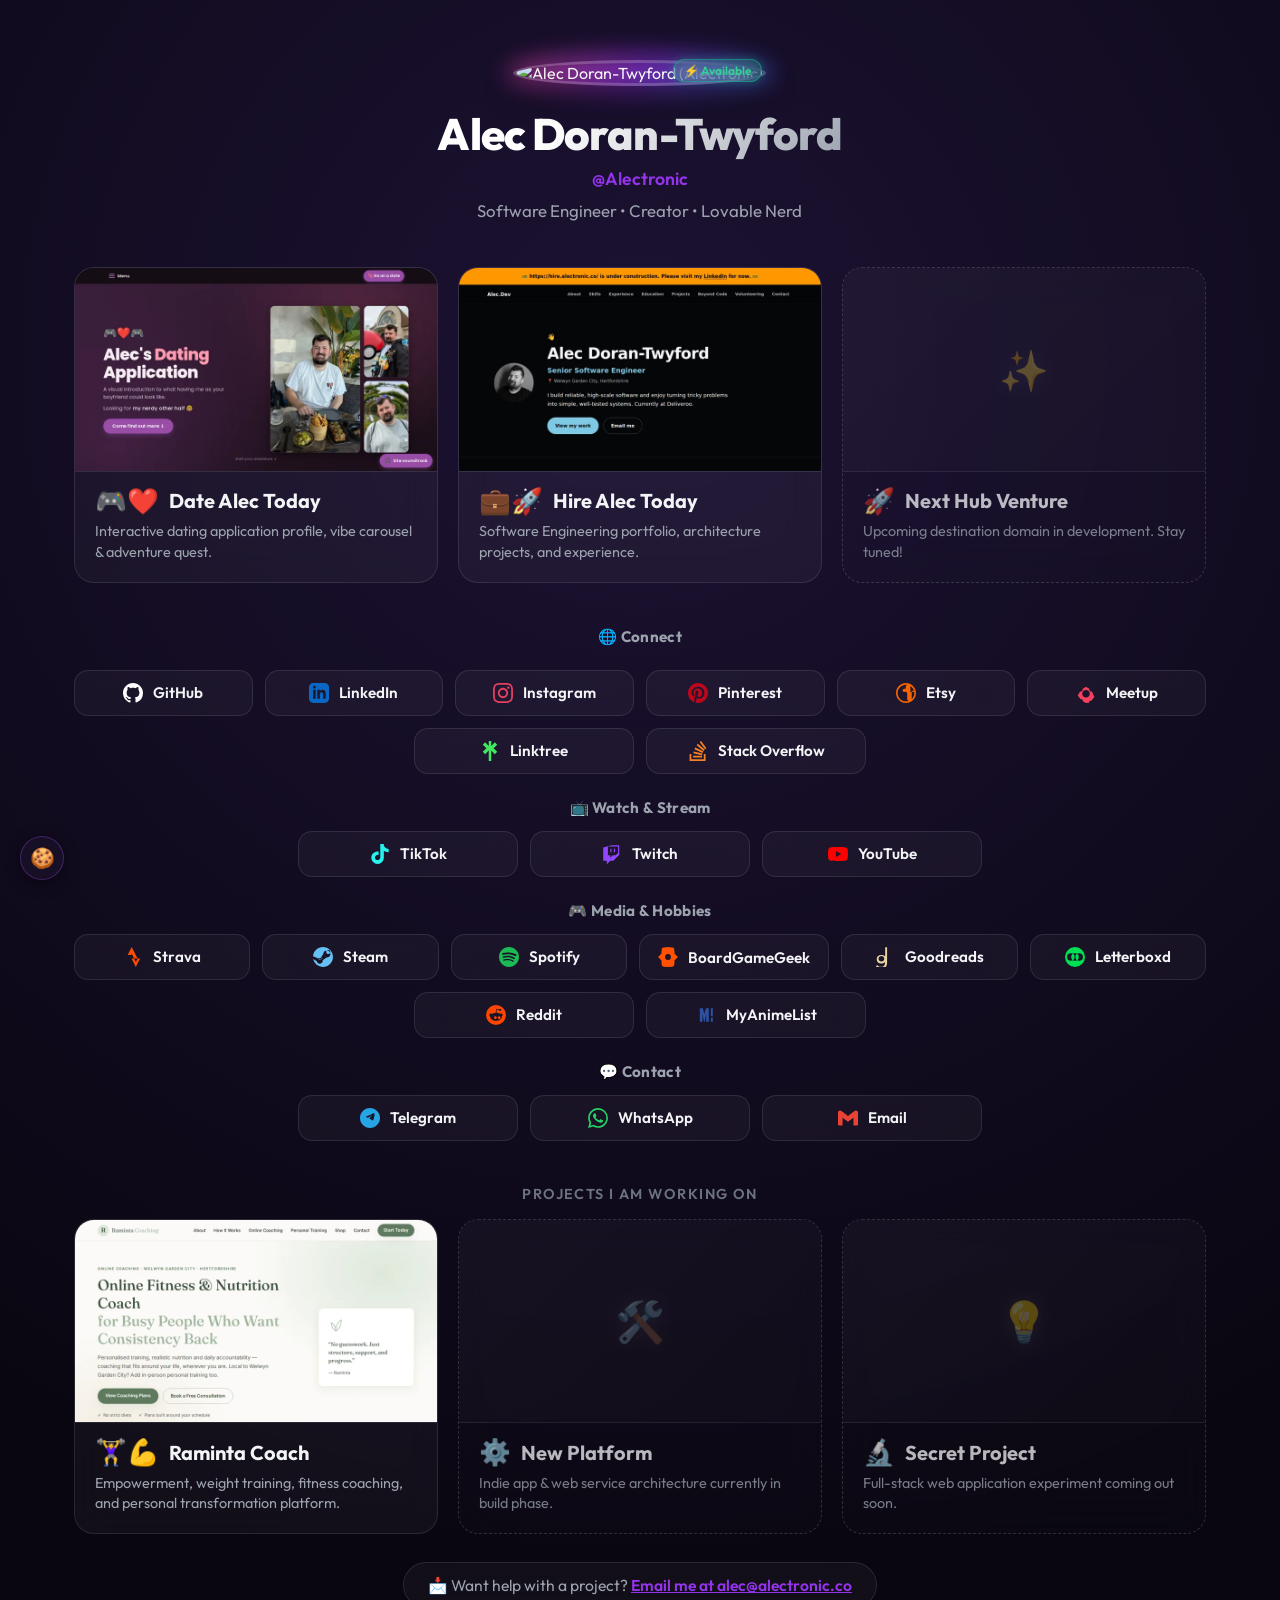
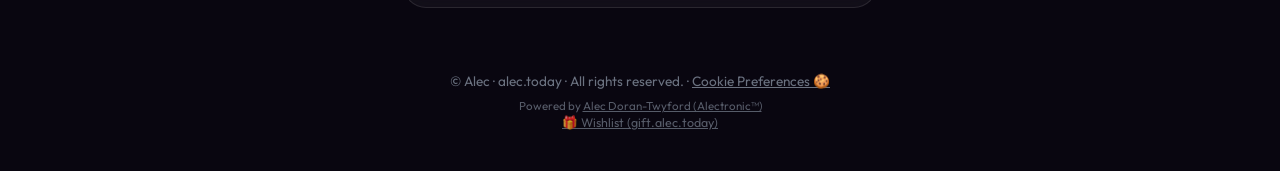
==== commit 6172198f: "Refactor: extract content to model and inject views via controller" ====
--- a/index.html
+++ b/index.html
@@ -64,10 +64,8 @@
     });
   </script>
 
-<link rel="stylesheet" href="css/cookieconsent.css">
-  <script src="js/cookieconsent.umd.js" defer></script>
-  <script src="js/cookieconsent-config.js" defer></script>
-  <link rel="stylesheet" href="css/styles.css">
+  <link rel="stylesheet" href="css/style.css">
+  <script src="js/cookie.js" defer></script>
   <script type="application/ld+json">
   {
     "@context": "https://schema.org",
--- a/css/style.css
+++ b/css/style.css
@@ -0,0 +1,657 @@
+:root {
+  --bg-dark: #090610;
+  --bg-gradient: radial-gradient(circle at 50% 20%, #1c1233 0%, #090610 80%);
+  --surface-glass: rgba(255, 255, 255, 0.04);
+  --surface-glass-hover: rgba(255, 255, 255, 0.08);
+  --border-glass: rgba(255, 255, 255, 0.1);
+  --border-glass-hover: rgba(255, 255, 255, 0.25);
+  
+  --primary-accent: #9333ea;
+  --primary-glow: rgba(147, 51, 234, 0.4);
+  --rose-accent: #ec4899;
+  --rose-glow: rgba(236, 72, 153, 0.4);
+  --blue-accent: #3b82f6;
+  --blue-glow: rgba(59, 130, 246, 0.4);
+  
+  --text-main: #f3f4f6;
+  --text-muted: #9ca3af;
+  --text-sub: #6b7280;
+}
+
+* {
+  box-sizing: border-box;
+  margin: 0;
+  padding: 0;
+}
+
+html, body {
+  width: 100%;
+  min-height: 100vh;
+  background-color: var(--bg-dark);
+  background: var(--bg-gradient);
+  color: var(--text-main);
+  font-family: 'Outfit', 'Poppins', -apple-system, BlinkMacSystemFont, sans-serif;
+  overflow-x: hidden;
+  position: relative;
+}
+
+/* Background Canvas */
+#bg-canvas {
+  position: fixed;
+  top: 0;
+  left: 0;
+  width: 100vw;
+  height: 100vh;
+  z-index: 0;
+  pointer-events: none;
+}
+
+/* Main Container */
+.landing-container {
+  position: relative;
+  z-index: 1;
+  max-width: 1180px;
+  margin: 0 auto;
+  padding: 60px 24px 40px;
+  display: flex;
+  flex-direction: column;
+  align-items: center;
+  gap: 44px;
+}
+
+/* Header Section */
+.profile-header {
+  text-align: center;
+  display: flex;
+  flex-direction: column;
+  align-items: center;
+}
+
+.avatar-wrapper {
+  position: relative;
+  margin-bottom: 20px;
+}
+
+.avatar-glow {
+  position: absolute;
+  inset: -6px;
+  border-radius: 50%;
+  background: linear-gradient(135deg, var(--rose-accent), var(--primary-accent), var(--blue-accent));
+  filter: blur(12px);
+  opacity: 0.7;
+  animation: pulseGlow 4s ease-in-out infinite alternate;
+}
+
+@keyframes pulseGlow {
+  0% { transform: scale(0.98); opacity: 0.6; }
+  100% { transform: scale(1.05); opacity: 0.85; }
+}
+
+.avatar-img {
+  position: relative;
+  width: 130px;
+  height: 130px;
+  border-radius: 50%;
+  object-fit: cover;
+  border: 3px solid rgba(255, 255, 255, 0.2);
+  box-shadow: 0 10px 30px rgba(0, 0, 0, 0.5);
+}
+
+.badge-status {
+  position: absolute;
+  bottom: 4px;
+  right: 4px;
+  background: rgba(16, 185, 129, 0.2);
+  border: 1px solid rgba(16, 185, 129, 0.5);
+  color: #34d399;
+  font-size: 0.75rem;
+  font-weight: 600;
+  padding: 3px 10px;
+  border-radius: 20px;
+  backdrop-filter: blur(8px);
+
+  box-shadow: 0 0 10px rgba(16, 185, 129, 0.3);
+}
+
+.profile-name {
+  font-size: clamp(2rem, 5vw, 2.75rem);
+  font-weight: 800;
+  letter-spacing: -0.02em;
+  background: linear-gradient(135deg, #ffffff 30%, var(--text-muted) 100%);
+  -webkit-background-clip: text;
+  -webkit-text-fill-color: transparent;
+  margin-bottom: 6px;
+}
+
+.profile-handle {
+  font-size: 1.1rem;
+  font-weight: 600;
+  color: var(--primary-accent);
+  margin-bottom: 8px;
+}
+
+.profile-bio {
+  font-size: 1.05rem;
+  color: var(--text-muted);
+  max-width: 480px;
+  line-height: 1.5;
+}
+
+/* Featured Hub Grid */
+.featured-grid {
+  width: 100%;
+  display: grid;
+  grid-template-columns: repeat(3, 1fr);
+  gap: 20px;
+}
+
+.hub-card {
+  position: relative;
+  background: var(--surface-glass);
+  border: 1px solid var(--border-glass);
+  backdrop-filter: blur(16px);
+  -webkit-backdrop-filter: blur(16px);
+  border-radius: 20px;
+  padding: 0 0 20px 0;
+  display: flex;
+  flex-direction: column;
+  align-items: flex-start;
+  text-decoration: none;
+  color: var(--text-main);
+  transition: all 0.3s cubic-bezier(0.16, 1, 0.3, 1);
+  overflow: hidden;
+}
+
+.card-glow {
+  position: absolute;
+  inset: 0;
+  border-radius: 20px;
+  opacity: 0;
+  transition: opacity 0.3s ease;
+  pointer-events: none;
+}
+
+.card-date .card-glow {
+  background: radial-gradient(600px circle at var(--mouse-x, 50%) var(--mouse-y, 50%), var(--rose-glow), transparent 40%);
+}
+
+.card-hire .card-glow {
+  background: radial-gradient(600px circle at var(--mouse-x, 50%) var(--mouse-y, 50%), var(--blue-glow), transparent 40%);
+}
+
+.card-raminta .card-glow {
+  background: radial-gradient(600px circle at var(--mouse-x, 50%) var(--mouse-y, 50%), rgba(16, 185, 129, 0.35), transparent 40%);
+}
+
+.card-preview {
+  width: 100%;
+  aspect-ratio: 16 / 9;
+  overflow: hidden;
+  border-bottom: 1px solid var(--border-glass);
+}
+
+.card-preview img {
+  width: 100%;
+  height: 100%;
+  object-fit: cover;
+  object-position: top;
+  transition: transform 0.4s ease;
+}
+
+.hub-card:hover .card-preview img {
+  transform: scale(1.05);
+}
+
+.card-header-row {
+  width: 100%;
+  display: flex;
+  align-items: center;
+  justify-content: space-between;
+  padding: 16px 20px 0 20px;
+}
+
+.header-title-wrapper {
+  display: flex;
+  align-items: center;
+  gap: 10px;
+}
+
+.header-title-wrapper h2 {
+  font-size: 1.25rem;
+  font-weight: 700;
+  margin: 0;
+}
+
+.hub-card .card-content {
+  padding: 8px 20px 0 20px;
+}
+
+.hub-card:hover {
+  transform: translateY(-4px);
+  border-color: var(--border-glass-hover);
+  background: var(--surface-glass-hover);
+  box-shadow: 0 20px 40px rgba(0, 0, 0, 0.4);
+}
+
+.hub-card:hover .card-glow {
+  opacity: 1;
+}
+
+.card-icon {
+  font-size: 1.6rem;
+  line-height: 1;
+  flex-shrink: 0;
+}
+
+.card-content {
+  flex: 1;
+}
+
+.card-content p {
+  font-size: 0.9rem;
+  color: var(--text-muted);
+  line-height: 1.4;
+}
+
+.card-arrow {
+  font-size: 1.3rem;
+  color: var(--text-sub);
+  transition: transform 0.2s ease, color 0.2s ease;
+  line-height: 1;
+}
+
+.hub-card:hover .card-arrow {
+  transform: translateX(4px);
+  color: var(--text-main);
+}
+
+/* Social Grid Section */
+.social-section {
+  width: 100%;
+  display: flex;
+  flex-direction: column;
+  align-items: center;
+  gap: 24px;
+}
+
+.section-title {
+  font-size: 0.9rem;
+  font-weight: 600;
+  text-transform: uppercase;
+  letter-spacing: 0.1em;
+  color: var(--text-sub);
+}
+
+.social-group {
+  width: 100%;
+  display: flex;
+  flex-direction: column;
+  align-items: center;
+  gap: 14px;
+}
+
+.sub-section-title {
+  font-size: 0.95rem;
+  font-weight: 700;
+  color: var(--text-muted);
+  letter-spacing: 0.02em;
+  text-align: center;
+}
+
+.social-grid {
+  width: 100%;
+  display: flex;
+  flex-wrap: wrap;
+  justify-content: center;
+  gap: 12px;
+}
+
+.social-chip {
+  flex: 1 1 160px;
+  max-width: 220px;
+  background: var(--surface-glass);
+  border: 1px solid var(--border-glass);
+  backdrop-filter: blur(12px);
+  -webkit-backdrop-filter: blur(12px);
+  border-radius: 14px;
+  padding: 12px 18px;
+  display: flex;
+  align-items: center;
+  justify-content: center;
+  gap: 10px;
+  text-decoration: none;
+  color: var(--text-main);
+  font-size: 0.95rem;
+  font-weight: 600;
+  transition: all 0.2s ease;
+}
+
+.chip-icon {
+  width: 20px;
+  height: 20px;
+  flex-shrink: 0;
+  transition: transform 0.2s ease;
+}
+
+.social-chip:hover .chip-icon {
+  transform: scale(1.15);
+}
+
+.social-chip:hover {
+  background: var(--surface-glass-hover);
+  border-color: var(--border-glass-hover);
+  transform: translateY(-2px);
+  color: #ffffff;
+  box-shadow: 0 8px 20px rgba(0, 0, 0, 0.3);
+}
+
+/* Projects Section */
+.projects-section {
+  width: 100%;
+  display: flex;
+  flex-direction: column;
+  align-items: center;
+  gap: 16px;
+}
+
+.projects-grid {
+  width: 100%;
+  display: grid;
+  grid-template-columns: repeat(3, 1fr);
+  gap: 20px;
+}
+
+.card-dashed {
+  border: 1.5px dashed rgba(255, 255, 255, 0.2);
+  background: rgba(255, 255, 255, 0.02);
+  opacity: 0.75;
+  transition: all 0.3s ease;
+}
+
+.card-dashed:hover {
+  border-color: rgba(255, 255, 255, 0.4);
+  background: rgba(255, 255, 255, 0.05);
+  opacity: 1;
+  transform: translateY(-4px);
+}
+
+.placeholder-preview {
+  display: flex;
+  align-items: center;
+  justify-content: center;
+  background: linear-gradient(135deg, rgba(255, 255, 255, 0.03), rgba(255, 255, 255, 0.01));
+}
+
+.placeholder-icon-bg {
+  font-size: 2.5rem;
+  opacity: 0.4;
+  filter: drop-shadow(0 0 10px rgba(255, 255, 255, 0.2));
+  transition: transform 0.3s ease, opacity 0.3s ease;
+}
+
+.card-dashed:hover .placeholder-icon-bg {
+  transform: scale(1.15);
+  opacity: 0.8;
+}
+
+.project-collab-note {
+  font-size: 0.98rem;
+  color: var(--text-muted);
+  text-align: center;
+  margin-top: 12px;
+  padding: 12px 24px;
+  background: var(--surface-glass);
+  border: 1px solid var(--border-glass);
+  border-radius: 30px;
+  backdrop-filter: blur(12px);
+}
+
+.project-collab-note a {
+  color: var(--primary-accent);
+  text-decoration: underline;
+  font-weight: 600;
+  transition: color 0.2s ease;
+}
+
+.project-collab-note a:hover {
+  color: #ffffff;
+}
+
+@media (max-width: 900px) {
+  .featured-grid,
+  .projects-grid {
+    grid-template-columns: repeat(2, 1fr);
+  }
+}
+
+@media (max-width: 600px) {
+  .featured-grid,
+  .projects-grid {
+    grid-template-columns: 1fr;
+  }
+
+  .card-dashed {
+    display: none; /* Hide dashed placeholders on mobile screens */
+  }
+}
+
+/* Footer */
+.landing-footer {
+  text-align: center;
+  font-size: 0.85rem;
+  color: var(--text-sub);
+  margin-top: 20px;
+}
+
+/* ── Floating Cookie Button ── */
+.cookie-floating-btn {
+  position: fixed;
+  bottom: 20px;
+  left: 20px;
+  z-index: 9990;
+  width: 44px;
+  height: 44px;
+  border-radius: 50%;
+  background: #170f26;
+  border: 1px solid rgba(168, 85, 247, 0.3);
+  color: #f3eefc;
+  font-size: 1.25rem;
+  display: flex;
+  align-items: center;
+  justify-content: center;
+  cursor: pointer;
+  box-shadow: 0 4px 16px rgba(0, 0, 0, 0.4);
+  transition: transform 0.2s ease, box-shadow 0.2s ease;
+}
+.cookie-floating-btn:hover {
+  transform: scale(1.1);
+  box-shadow: 0 6px 20px rgba(168, 85, 247, 0.3);
+}
+#cc-main{background:transparent;color:var(--cc-primary-color);font-family:var(--cc-font-family);font-size:16px;font-weight:400;-webkit-font-smoothing:antialiased;-moz-osx-font-smoothing:grayscale;line-height:1.15;position:relative;text-rendering:optimizeLegibility;-webkit-text-size-adjust:100%;position:fixed;z-index:var(--cc-z-index)}#cc-main :after,#cc-main :before,#cc-main a,#cc-main button,#cc-main div,#cc-main h2,#cc-main input,#cc-main p,#cc-main span{all:unset;box-sizing:border-box}#cc-main .pm__badge,#cc-main button{all:initial;box-sizing:border-box;color:unset;visibility:unset}#cc-main .pm__badge,#cc-main a,#cc-main button,#cc-main input{-webkit-appearance:none;appearance:none;cursor:pointer;font-family:inherit;font-size:100%;line-height:normal;margin:0;outline:revert;outline-offset:2px;overflow:hidden}#cc-main table,#cc-main tbody,#cc-main td,#cc-main th,#cc-main thead,#cc-main tr{all:revert;color:inherit;font-family:inherit;font-size:inherit;font-weight:inherit}:root{--cc-font-family:-apple-system,BlinkMacSystemFont,"Segoe UI",Roboto,Helvetica,Arial,sans-serif,"Apple Color Emoji","Segoe UI Emoji","Segoe UI Symbol";--cc-modal-border-radius:.5rem;--cc-btn-border-radius:.4rem;--cc-modal-transition-duration:.25s;--cc-link-color:var(--cc-btn-primary-bg);--cc-modal-margin:1rem;--cc-z-index:2147483647;--cc-bg:#fff;--cc-primary-color:#2c2f31;--cc-secondary-color:#5e6266;--cc-btn-primary-bg:#30363c;--cc-btn-primary-color:#fff;--cc-btn-primary-border-color:var(--cc-btn-primary-bg);--cc-btn-primary-hover-bg:#000;--cc-btn-primary-hover-color:#fff;--cc-btn-primary-hover-border-color:var(--cc-btn-primary-hover-bg);--cc-btn-secondary-bg:#eaeff2;--cc-btn-secondary-color:var(--cc-primary-color);--cc-btn-secondary-border-color:var(--cc-btn-secondary-bg);--cc-btn-secondary-hover-bg:#d4dae0;--cc-btn-secondary-hover-color:#000;--cc-btn-secondary-hover-border-color:#d4dae0;--cc-separator-border-color:#f0f4f7;--cc-toggle-on-bg:var(--cc-btn-primary-bg);--cc-toggle-off-bg:#667481;--cc-toggle-on-knob-bg:#fff;--cc-toggle-off-knob-bg:var(--cc-toggle-on-knob-bg);--cc-toggle-enabled-icon-color:var(--cc-bg);--cc-toggle-disabled-icon-color:var(--cc-bg);--cc-toggle-readonly-bg:#d5dee2;--cc-toggle-readonly-knob-bg:#fff;--cc-toggle-readonly-knob-icon-color:var(--cc-toggle-readonly-bg);--cc-section-category-border:var(--cc-cookie-category-block-bg);--cc-cookie-category-block-bg:#f0f4f7;--cc-cookie-category-block-border:#f0f4f7;--cc-cookie-category-block-hover-bg:#e9eff4;--cc-cookie-category-block-hover-border:#e9eff4;--cc-cookie-category-expanded-block-bg:transparent;--cc-cookie-category-expanded-block-hover-bg:#dee4e9;--cc-overlay-bg:rgba(0,0,0,.65);--cc-webkit-scrollbar-bg:var(--cc-section-category-border);--cc-webkit-scrollbar-hover-bg:var(--cc-btn-primary-hover-bg);--cc-footer-bg:var(--cc-btn-secondary-bg);--cc-footer-color:var(--cc-secondary-color);--cc-footer-border-color:#e4eaed;--cc-pm-toggle-border-radius:4em}#cc-main.cc--rtl{direction:rtl}#cc-main .cm__title,#cc-main a,#cc-main b,#cc-main em,#cc-main strong{font-weight:600}#cc-main button>span{pointer-events:none}#cc-main .cc__link,#cc-main a{background-image:linear-gradient(currentColor,currentColor);background-position:0 100%;background-repeat:no-repeat;background-size:0 1px;font-weight:600;position:relative;transition:background-size .25s,color .25s ease}#cc-main .cc__link:hover,#cc-main a:hover{background-size:100% 1px;color:var(--cc-primary-color)}#cc-main .cc__link{color:var(--cc-link-color)}#cc-main .cm__desc,#cc-main .pm__body{overscroll-behavior:auto contain;scrollbar-width:thin}@media screen and (min-width:640px){#cc-main ::-webkit-scrollbar,#cc-main ::-webkit-scrollbar-thumb,#cc-main ::-webkit-scrollbar-track{all:revert}#cc-main ::-webkit-scrollbar-thumb{-webkit-background-clip:padding-box;background-clip:padding-box;background:var(--cc-toggle-readonly-bg);border:.25rem solid var(--cc-bg);border-radius:1rem}#cc-main ::-webkit-scrollbar-thumb:hover{background:var(--cc-toggle-off-bg)}#cc-main ::-webkit-scrollbar{background:transparent;width:12px}}html.disable--interaction.show--consent,html.disable--interaction.show--consent body{height:auto!important;overflow:hidden!important}@media (prefers-reduced-motion){#cc-main{--cc-modal-transition-duration:0s}}.cc--darkmode{--cc-bg:#161a1c;--cc-primary-color:#ebf3f6;--cc-secondary-color:#aebbc5;--cc-btn-primary-bg:#c2d0e0;--cc-btn-primary-color:var(--cc-bg);--cc-btn-primary-border-color:var(--cc-btn-primary-bg);--cc-btn-primary-hover-bg:#98a7b6;--cc-btn-primary-hover-color:#000;--cc-btn-primary-hover-border-color:var(--cc-btn-primary-hover-bg);--cc-btn-secondary-bg:#242c31;--cc-btn-secondary-color:var(--cc-primary-color);--cc-btn-secondary-border-color:var(--cc-btn-secondary-bg);--cc-btn-secondary-hover-bg:#353d43;--cc-btn-secondary-hover-color:#fff;--cc-btn-secondary-hover-border-color:var(--cc-btn-secondary-hover-bg);--cc-separator-border-color:#222a30;--cc-toggle-on-bg:var(--cc-btn-primary-bg);--cc-toggle-off-bg:#525f6b;--cc-toggle-on-knob-bg:var(--cc-btn-primary-color);--cc-toggle-off-knob-bg:var(--cc-btn-primary-color);--cc-toggle-enabled-icon-color:var(--cc-btn-primary-color);--cc-toggle-disabled-icon-color:var(--cc-btn-primary-color);--cc-toggle-readonly-bg:#343e45;--cc-toggle-readonly-knob-bg:#5f6b72;--cc-toggle-readonly-knob-icon-color:var(--cc-toggle-readonly-bg);--cc-section-category-border:#1e2428;--cc-cookie-category-block-bg:#1e2428;--cc-cookie-category-block-border:var(--cc-section-category-border);--cc-cookie-category-block-hover-bg:#242c31;--cc-cookie-category-block-hover-border:#232a2f;--cc-cookie-category-expanded-block-bg:transparent;--cc-cookie-category-expanded-block-hover-bg:var(--cc-toggle-readonly-bg);--cc-overlay-bg:rgba(0,0,0,.65);--cc-webkit-scrollbar-bg:var(--cc-section-category-border);--cc-webkit-scrollbar-hover-bg:var(--cc-btn-primary-hover-bg);--cc-footer-bg:#0c0e0f;--cc-footer-color:var(--cc-secondary-color);--cc-footer-border-color:#060809}.cc--darkmode #cc-main{color-scheme:dark}#cc-main .cm{background:var(--cc-bg);border-radius:var(--cc-modal-border-radius);box-shadow:0 .625em 1.875em rgba(0,0,2,.3);display:flex;flex-direction:column;max-width:24rem;opacity:0;overflow:hidden;position:fixed;transform:translateY(1.6em);visibility:hidden;z-index:1}#cc-main .cm--top{top:var(--cc-modal-margin)}#cc-main .cm--middle{top:50%;transform:translateY(calc(-50% + 1.6em))}#cc-main .cm--bottom{bottom:var(--cc-modal-margin)}#cc-main .cm--center{left:var(--cc-modal-margin);margin:0 auto;right:var(--cc-modal-margin);width:unset}#cc-main .cm--left{left:var(--cc-modal-margin);margin-right:var(--cc-modal-margin)}#cc-main .cm--right{margin-left:var(--cc-modal-margin);right:var(--cc-modal-margin)}#cc-main .cm__body{display:flex;flex-direction:column;justify-content:space-between;position:relative}#cc-main .cm__btns,#cc-main .cm__links{padding:1rem 1.3rem;width:unset}#cc-main .cm__texts{display:flex;flex:1;flex-direction:column;justify-content:center;padding:1rem 0 0}#cc-main .cm__desc,#cc-main .cm__title{padding:0 1.3rem}#cc-main .cm__title{font-size:1.05em}#cc-main .cm__title+.cm__desc{margin-top:1.1em}#cc-main .cm__desc{color:var(--cc-secondary-color);font-size:.9em;line-height:1.5;max-height:40vh;overflow-x:visible;overflow-y:auto;padding-bottom:1em}#cc-main .cm__btns{border-top:1px solid var(--cc-separator-border-color);display:flex;flex-direction:column;justify-content:center}#cc-main .cm__btn-group{display:grid;grid-auto-columns:minmax(0,1fr)}#cc-main .cm__btn+.cm__btn,#cc-main .cm__btn-group+.cm__btn-group{margin-top:.375rem}#cc-main .cm--flip .cm__btn+.cm__btn,#cc-main .cm--flip .cm__btn-group+.cm__btn-group{margin-bottom:.375rem;margin-top:0}#cc-main .cm--inline .cm__btn+.cm__btn{margin-left:.375rem;margin-top:0}#cc-main .cm--inline.cm--flip .cm__btn+.cm__btn{margin-bottom:0;margin-left:0;margin-right:.375rem}#cc-main .cm--inline.cm--flip .cm__btn-group+.cm__btn-group{margin-bottom:.375rem;margin-right:0}#cc-main .cm--wide .cm__btn+.cm__btn,#cc-main .cm--wide .cm__btn-group+.cm__btn-group{margin-left:.375rem;margin-top:0}#cc-main .cm--wide.cm--flip .cm__btn+.cm__btn,#cc-main .cm--wide.cm--flip .cm__btn-group+.cm__btn-group{margin-bottom:0;margin-right:.375rem}#cc-main .cm--bar:not(.cm--inline) .cm__btn-group--uneven,#cc-main .cm--wide .cm__btn-group--uneven{display:flex;flex:1;justify-content:space-between}#cc-main .cm--bar:not(.cm--inline).cm--flip .cm__btn-group--uneven,#cc-main .cm--wide.cm--flip .cm__btn-group--uneven{flex-direction:row-reverse}#cc-main .cm__btn{background:var(--cc-btn-primary-bg);border:1px solid var(--cc-btn-primary-border-color);border-radius:var(--cc-btn-border-radius);color:var(--cc-btn-primary-color);font-size:.82em;font-weight:600;min-height:42px;padding:.5em 1em;text-align:center}#cc-main .cm__btn:hover{background:var(--cc-btn-primary-hover-bg);border-color:var(--cc-btn-primary-hover-border-color);color:var(--cc-btn-primary-hover-color)}#cc-main .cm__btn--secondary{background:var(--cc-btn-secondary-bg);border-color:var(--cc-btn-secondary-border-color);color:var(--cc-btn-secondary-color)}#cc-main .cm__btn--secondary:hover{background:var(--cc-btn-secondary-hover-bg);border-color:var(--cc-btn-secondary-hover-border-color);color:var(--cc-btn-secondary-hover-color)}#cc-main .cm__btn--close{border-radius:0;border-bottom-left-radius:var(--cc-btn-border-radius);border-right:none;border-top:none;display:none;font-size:1em;height:42px;min-width:auto!important;overflow:hidden;padding:0!important;position:absolute;right:0;top:0;width:42px}#cc-main .cm__btn--close svg{stroke:var(--cc-btn-primary-color);transform:scale(.5);transition:stroke .15s ease}#cc-main .cm__btn--close:hover svg{stroke:var(--cc-btn-primary-hover-color)}#cc-main .cm__btn--close.cm__btn--secondary svg{stroke:var(--cc-btn-secondary-color)}#cc-main .cm__btn--close.cm__btn--secondary:hover svg{stroke:var(--cc-btn-secondary-hover-color)}#cc-main .cm__btn--close+.cm__texts .cm__title{padding-right:3rem}#cc-main .cm--inline .cm__btn-group{grid-auto-flow:column}#cc-main .cm__footer{background:var(--cc-footer-bg);border-top:1px solid var(--cc-footer-border-color);color:var(--cc-footer-color);padding:.4em 0 .5em}#cc-main .cm__links{display:flex;flex-direction:row;padding-bottom:0;padding-top:0}#cc-main .cm__link-group{display:flex;flex-direction:row;font-size:.8em;width:100%}#cc-main .cm__link-group>*+*{margin-left:1.3rem}#cc-main .cm--flip .cm__btn:last-child{grid-row:1}#cc-main .cm--inline.cm--flip .cm__btn:last-child{grid-column:1}#cc-main .cm--box .cm__btn--close{display:block}#cc-main .cm--box.cm--flip .cm__btns{flex-direction:column-reverse}#cc-main .cm--box.cm--wide{max-width:36em}#cc-main .cm--box.cm--wide .cm__btns{flex-direction:row;justify-content:space-between}#cc-main .cm--box.cm--wide .cm__btn-group{grid-auto-flow:column}#cc-main .cm--box.cm--wide .cm__btn{min-width:120px;padding-left:1.8em;padding-right:1.8em}#cc-main .cm--box.cm--wide.cm--flip .cm__btns{flex-direction:row-reverse}#cc-main .cm--box.cm--wide.cm--flip .cm__btn:last-child{grid-column:1}#cc-main .cm--cloud{max-width:54em;width:unset}#cc-main .cm--cloud .cm__body{flex-direction:row}#cc-main .cm--cloud .cm__texts{flex:1}#cc-main .cm--cloud .cm__desc{max-height:9.4em}#cc-main .cm--cloud .cm__btns{border-left:1px solid var(--cc-separator-border-color);border-top:none;max-width:23em}#cc-main .cm--cloud .cm__btn-group{flex-direction:column}#cc-main .cm--cloud .cm__btn{min-width:19em}#cc-main .cm--cloud.cm--flip .cm__btn-group,#cc-main .cm--cloud.cm--flip .cm__btns{flex-direction:column-reverse}#cc-main .cm--cloud.cm--inline .cm__btn-group{flex-direction:row}#cc-main .cm--cloud.cm--inline .cm__btn{min-width:10em}#cc-main .cm--cloud.cm--inline.cm--flip .cm__btn-group{flex-direction:row-reverse}#cc-main .cm--bar{border-radius:0;left:0;margin:0;max-width:unset;opacity:1;right:0;transform:translateY(0);width:100vw;--cc-modal-transition-duration:.35s}#cc-main .cm--bar.cm--top{top:0;transform:translateY(-100%)}#cc-main .cm--bar.cm--bottom{bottom:0;transform:translateY(100%)}#cc-main .cm--bar .cm__body,#cc-main .cm--bar .cm__links{margin:0 auto;max-width:55em;width:100%}#cc-main .cm--bar .cm__body{padding:.5em 0 .9em}#cc-main .cm--bar .cm__btns{border-top:none;flex-direction:row;justify-content:space-between}#cc-main .cm--bar .cm__btn-group{grid-auto-flow:column}#cc-main .cm--bar:not(.cm--inline) .cm__btn+.cm__btn,#cc-main .cm--bar:not(.cm--inline) .cm__btn-group+.cm__btn-group{margin-left:.375rem;margin-top:0}#cc-main .cm--bar .cm__btn{min-width:120px;padding-left:2em;padding-right:2em}#cc-main .cm--bar.cm--flip:not(.cm--inline) .cm__btn+.cm__btn,#cc-main .cm--bar.cm--flip:not(.cm--inline) .cm__btn-group+.cm__btn-group{margin-bottom:0;margin-left:0;margin-right:.375rem}#cc-main .cm--bar.cm--flip .cm__btns{flex-direction:row-reverse}#cc-main .cm--bar.cm--flip .cm__btn:last-child{grid-column:1}#cc-main .cm--bar.cm--inline .cm__body,#cc-main .cm--bar.cm--inline .cm__links{max-width:74em}#cc-main .cm--bar.cm--inline .cm__body{flex-direction:row;padding:0}#cc-main .cm--bar.cm--inline .cm__btns{flex-direction:column;justify-content:center;max-width:23em}#cc-main .cm--bar.cm--inline.cm--flip .cm__btns{flex-direction:column-reverse}#cc-main .cc--anim .cm,#cc-main .cc--anim.cm-wrapper:before{transition:opacity var(--cc-modal-transition-duration) ease,visibility var(--cc-modal-transition-duration) ease,transform var(--cc-modal-transition-duration) ease}#cc-main .cc--anim .cm__btn,#cc-main .cc--anim .cm__close{transition:background-color .15s ease,border-color .15s ease,color .15s ease}.disable--interaction #cc-main .cm-wrapper:before{background:var(--cc-overlay-bg);bottom:0;content:"";left:0;opacity:0;position:fixed;right:0;top:0;visibility:hidden;z-index:0}.show--consent #cc-main .cc--anim .cm{opacity:1;transform:translateY(0);visibility:visible!important}.show--consent #cc-main .cc--anim .cm--middle{transform:translateY(-50%)}.show--consent #cc-main .cc--anim .cm--bar{transform:translateY(0)}.show--consent #cc-main .cc--anim.cm-wrapper:before{opacity:1;visibility:visible}#cc-main.cc--rtl .cm__btn--close{border-bottom-left-radius:unset;border-bottom-right-radius:var(--cc-btn-border-radius);left:0;right:unset}#cc-main.cc--rtl .cm__btn--close+.cm__texts .cm__title{padding-left:3rem!important;padding-right:1.3rem}#cc-main.cc--rtl .cm--inline .cm__btn+.cm__btn{margin-left:0;margin-right:.375rem}#cc-main.cc--rtl .cm--inline.cm--flip .cm__btn+.cm__btn{margin-left:.375rem;margin-right:0}#cc-main.cc--rtl .cm:not(.cm--inline).cm--bar .cm__btn+.cm__btn,#cc-main.cc--rtl .cm:not(.cm--inline).cm--bar .cm__btn-group+.cm__btn-group,#cc-main.cc--rtl .cm:not(.cm--inline).cm--wide .cm__btn+.cm__btn,#cc-main.cc--rtl .cm:not(.cm--inline).cm--wide .cm__btn-group+.cm__btn-group{margin-left:0;margin-right:.375rem}#cc-main.cc--rtl .cm:not(.cm--inline).cm--bar.cm--flip .cm__btn+.cm__btn,#cc-main.cc--rtl .cm:not(.cm--inline).cm--wide.cm--flip .cm__btn+.cm__btn{margin-left:.375rem;margin-right:0}#cc-main.cc--rtl .cm__link-group>*+*{margin-left:0;margin-right:1.3rem}@media screen and (max-width:640px){#cc-main{--cc-modal-margin:.5em}#cc-main .cm{max-width:none!important;width:auto!important}#cc-main .cm__body{flex-direction:column!important;padding:0!important}#cc-main .cm__btns,#cc-main .cm__desc,#cc-main .cm__links,#cc-main .cm__title{padding-left:1.1rem!important;padding-right:1.1rem!important}#cc-main .cm__btns{border-left:none!important;border-top:1px solid var(--cc-separator-border-color)!important;flex-direction:column!important;max-width:none!important;min-width:auto!important}#cc-main .cm__btn+.cm__btn,#cc-main .cm__btn-group+.cm__btn-group{margin:.375rem 0 0!important}#cc-main .cm--flip .cm__btn+.cm__btn,#cc-main .cm--flip .cm__btn-group+.cm__btn-group{margin-bottom:.375rem!important;margin-top:0!important}#cc-main .cm__btn-group{display:flex!important;flex-direction:column!important;min-width:auto!important}#cc-main .cm__btn{flex:auto!important}#cc-main .cm__link-group{justify-content:center!important}#cc-main .cm--flip .cm__btn-group,#cc-main .cm--flip .cm__btns{flex-direction:column-reverse!important}}#cc-main .pm-wrapper{position:relative;z-index:2}#cc-main .pm{background:var(--cc-bg);border-radius:var(--cc-modal-border-radius);box-shadow:0 .625em 1.875em rgba(0,0,2,.3);display:flex;flex-direction:column;opacity:0;overflow:hidden;position:fixed;visibility:hidden;width:100%;width:unset;z-index:1}#cc-main svg{fill:none;width:100%}#cc-main .pm__body,#cc-main .pm__footer,#cc-main .pm__header{padding:1em 1.4em}#cc-main .pm__header{align-items:center;border-bottom:1px solid var(--cc-separator-border-color);display:flex;justify-content:space-between}#cc-main .pm__title{align-items:center;display:flex;flex:1;font-weight:600;margin-right:2em}#cc-main .pm__close-btn{background:var(--cc-btn-secondary-bg);border:1px solid var(--cc-btn-secondary-border-color);border-radius:var(--cc-btn-border-radius);height:40px;position:relative;transition:all .15s ease;width:40px}#cc-main .pm__close-btn span{display:flex;height:100%;width:100%}#cc-main .pm__close-btn svg{stroke:var(--cc-btn-secondary-color);transform:scale(.5);transition:stroke .15s ease}#cc-main .pm__close-btn:hover{background:var(--cc-btn-secondary-hover-bg);border-color:var(--cc-btn-secondary-hover-border-color)}#cc-main .pm__close-btn:hover svg{stroke:var(--cc-btn-secondary-hover-color)}#cc-main .pm__body{flex:1;overflow-y:auto;overflow-y:overlay}#cc-main .pm__section,#cc-main .pm__section--toggle{border-radius:var(--cc-btn-border-radius);display:flex;flex-direction:column;margin-bottom:.5em}#cc-main .pm__section--toggle .pm__section-desc-wrapper{border:1px solid var(--cc-cookie-category-block-border);border-radius:var(--cc-btn-border-radius);border-top:none;border-top-left-radius:0;border-top-right-radius:0;display:none;margin-top:0!important;overflow:hidden}#cc-main .pm__section{border:1px solid var(--cc-separator-border-color);padding:1em;transition:background-color .25s ease,border-color .25s ease}#cc-main .pm__section:first-child{border:none;margin-bottom:2em;margin-top:0;padding:0;transition:none}#cc-main .pm__section:not(:first-child):hover{background:var(--cc-cookie-category-block-bg);border-color:var(--cc-cookie-category-block-border)}#cc-main .pm__section-toggles+.pm__section{margin-top:2em}#cc-main .pm__section--toggle{background:var(--cc-cookie-category-block-bg);border-top:none;margin-bottom:.375rem}#cc-main .pm__section--toggle .pm__section-title{align-items:center;background:var(--cc-cookie-category-block-bg);border:1px solid var(--cc-cookie-category-block-border);display:flex;justify-content:space-between;min-height:58px;padding:1.1em 5.4em 1.1em 1.2em;position:relative;transition:background-color .25s ease,border-color .25s ease;width:100%}#cc-main .pm__section--toggle .pm__section-title:hover{background:var(--cc-cookie-category-block-hover-bg);border-color:var(--cc-cookie-category-block-hover-border)}#cc-main .pm__section--toggle .pm__section-desc{margin-top:0;padding:1em}#cc-main .pm__section--toggle.is-expanded{--cc-cookie-category-block-bg:var(--cc-cookie-category-expanded-block-bg);--cc-cookie-category-block-border:var(--cc-cookie-category-expanded-block-hover-bg)}#cc-main .pm__section--toggle.is-expanded .pm__section-title{border-bottom-left-radius:0;border-bottom-right-radius:0}#cc-main .pm__section--toggle.is-expanded .pm__section-arrow svg{transform:scale(.5) rotate(180deg)}#cc-main .pm__section--toggle.is-expanded .pm__section-desc-wrapper{display:flex}#cc-main .pm__section--expandable .pm__section-title{cursor:pointer;padding-left:3.4em}#cc-main .pm__section--expandable .pm__section-arrow{background:var(--cc-toggle-readonly-bg);border-radius:100%;display:flex;height:20px;justify-content:center;left:18px;pointer-events:none;position:absolute;width:20px}#cc-main .pm__section--expandable .pm__section-arrow svg{stroke:var(--cc-btn-secondary-color);transform:scale(.5)}#cc-main .pm__section-title-wrapper{align-items:center;display:flex;position:relative}#cc-main .pm__section-title-wrapper+.pm__section-desc-wrapper{margin-top:.85em}#cc-main .pm__section-title{border-radius:var(--cc-btn-border-radius);font-size:.95em;font-weight:600}#cc-main .pm__badge{align-items:center;background:var(--cc-btn-secondary-bg);border-radius:5em;color:var(--cc-secondary-color);display:flex;flex:none;font-size:.8em;font-weight:600;height:23px;justify-content:center;margin-left:1em;min-width:23px;overflow:hidden;padding:0 .6em 1px;position:relative;text-align:center;white-space:nowrap;width:auto}#cc-main .pm__service-counter{background:var(--cc-btn-primary-bg);color:var(--cc-btn-primary-color);padding:0;width:23px}#cc-main .pm__service-counter[data-counterlabel]{padding:0 .6em 1px;width:auto}#cc-main .section__toggle,#cc-main .section__toggle-wrapper,#cc-main .toggle__icon,#cc-main .toggle__label{border-radius:var(--cc-pm-toggle-border-radius);height:23px;transform:translateZ(0);width:50px}#cc-main .section__toggle-wrapper{cursor:pointer;position:absolute;right:18px;z-index:1}#cc-main .toggle-service{height:19px;position:relative;right:0;width:42px}#cc-main .toggle-service .section__toggle,#cc-main .toggle-service .toggle__icon,#cc-main .toggle-service .toggle__label{height:19px;width:42px}#cc-main .toggle-service .toggle__icon{position:relative}#cc-main .toggle-service .toggle__icon-circle{height:19px;width:19px}#cc-main .toggle-service .section__toggle:checked~.toggle__icon .toggle__icon-circle{transform:translateX(23px)}#cc-main .pm__section--toggle:nth-child(2) .section__toggle-wrapper:after{display:none!important}#cc-main .section__toggle{border:0;cursor:pointer;display:block;left:0;margin:0;position:absolute;top:0}#cc-main .section__toggle:disabled{cursor:not-allowed}#cc-main .toggle__icon{background:var(--cc-toggle-off-bg);box-shadow:0 0 0 1px var(--cc-toggle-off-bg);display:flex;flex-direction:row;pointer-events:none;position:absolute;transition:all .25s ease}#cc-main .toggle__icon-circle{background:var(--cc-toggle-off-knob-bg);border:none;border-radius:var(--cc-pm-toggle-border-radius);box-shadow:0 1px 2px rgba(24,32,3,.36);display:block;height:23px;left:0;position:absolute;top:0;transition:transform .25s ease,background-color .25s ease;width:23px}#cc-main .toggle__icon-off,#cc-main .toggle__icon-on{height:100%;position:absolute;transition:opacity .15s ease;width:100%}#cc-main .toggle__icon-on{opacity:0;transform:rotate(45deg)}#cc-main .toggle__icon-on svg{stroke:var(--cc-toggle-on-bg);transform:scale(.55) rotate(-45deg)}#cc-main .toggle__icon-off{opacity:1}#cc-main .toggle__icon-off svg{stroke:var(--cc-toggle-off-bg);transform:scale(.55)}#cc-main .section__toggle:checked~.toggle__icon{background:var(--cc-toggle-on-bg);box-shadow:0 0 0 1px var(--cc-toggle-on-bg)}#cc-main .section__toggle:checked~.toggle__icon .toggle__icon-circle{background-color:var(--cc-toggle-on-knob-bg);transform:translateX(27px)}#cc-main .section__toggle:checked~.toggle__icon .toggle__icon-on{opacity:1}#cc-main .section__toggle:checked~.toggle__icon .toggle__icon-off{opacity:0}#cc-main .section__toggle:checked:disabled~.toggle__icon{background:var(--cc-toggle-readonly-bg);box-shadow:0 0 0 1px var(--cc-toggle-readonly-bg)}#cc-main .section__toggle:checked:disabled~.toggle__icon .toggle__icon-circle{background:var(--cc-toggle-readonly-knob-bg);box-shadow:none}#cc-main .section__toggle:checked:disabled~.toggle__icon svg{stroke:var(--cc-toggle-readonly-knob-icon-color)}#cc-main .toggle__label{opacity:0;overflow:hidden;pointer-events:none;position:absolute;top:0;z-index:-1}#cc-main .pm__section-desc-wrapper{color:var(--cc-secondary-color);display:flex;flex-direction:column;font-size:.9em}#cc-main .pm__section-desc-wrapper>:not(:last-child){border-bottom:1px solid var(--cc-cookie-category-block-border)}#cc-main .pm__section-services{display:flex;flex-direction:column}#cc-main .pm__service{align-items:center;display:flex;justify-content:space-between;padding:.4em 1.2em;position:relative;transition:background-color .15s ease}#cc-main .pm__service:hover{background-color:var(--cc-cookie-category-block-hover-bg)}#cc-main .pm__service-header{align-items:center;display:flex;margin-right:1em;width:100%}#cc-main .pm__service-icon{border:2px solid;border-radius:100%;height:8px;margin-left:6px;margin-right:20px;margin-top:1px;min-width:8px}#cc-main .pm__service-title{font-size:.95em;width:100%;word-break:break-word}#cc-main .pm__section-desc{line-height:1.5em}#cc-main .pm__section-table{border-collapse:collapse;font-size:.9em;margin:0;overflow:hidden;padding:0;text-align:left;width:100%}#cc-main .pm__table-caption{text-align:left}#cc-main .pm__table-caption,#cc-main .pm__table-head>tr{border-bottom:1px dashed var(--cc-separator-border-color);color:var(--cc-primary-color);font-weight:600}#cc-main .pm__table-tr{transition:background-color .15s ease}#cc-main .pm__table-tr:hover{background:var(--cc-cookie-category-block-hover-bg)}#cc-main .pm__table-caption,#cc-main .pm__table-td,#cc-main .pm__table-th{padding:.625em .625em .625em 1.2em;vertical-align:top}#cc-main .pm__footer{border-top:1px solid var(--cc-separator-border-color);display:flex;justify-content:space-between}#cc-main .pm__btn-group{display:flex}#cc-main .pm__btn+.pm__btn,#cc-main .pm__btn-group+.pm__btn-group{margin-left:.375rem}#cc-main .pm--flip .pm__btn+.pm__btn,#cc-main .pm--flip .pm__btn-group+.pm__btn-group{margin-left:0;margin-right:.375rem}#cc-main .pm__btn{background:var(--cc-btn-primary-bg);border:1px solid var(--cc-btn-primary-border-color);border-radius:var(--cc-btn-border-radius);color:var(--cc-btn-primary-color);flex:auto;font-size:.82em;font-weight:600;min-height:42px;min-width:110px;padding:.5em 1.5em;text-align:center;transition:background-color .15s ease,border-color .15s ease,color .15s ease}#cc-main .pm__btn:hover{background:var(--cc-btn-primary-hover-bg);border-color:var(--cc-btn-primary-hover-border-color);color:var(--cc-btn-primary-hover-color)}#cc-main .pm__btn--secondary{background:var(--cc-btn-secondary-bg);border-color:var(--cc-btn-secondary-border-color);color:var(--cc-btn-secondary-color)}#cc-main .pm__btn--secondary:hover{background:var(--cc-btn-secondary-hover-bg);border-color:var(--cc-btn-secondary-hover-border-color);color:var(--cc-btn-secondary-hover-color)}#cc-main .pm--box{height:calc(100% - 2em);left:var(--cc-modal-margin);margin:0 auto;max-height:37.5em;max-width:43em;right:var(--cc-modal-margin);top:50%;transform:translateY(calc(-50% + 1.6em))}#cc-main .pm--box.pm--flip .pm__btn-group,#cc-main .pm--box.pm--flip .pm__footer{flex-direction:row-reverse}#cc-main .pm--bar{border-radius:0;bottom:0;height:100%;margin:0;max-height:none;max-width:29em;opacity:1;top:0;width:100%;--cc-modal-transition-duration:.35s}#cc-main .pm--bar .pm__section-table,#cc-main .pm--bar .pm__table-body,#cc-main .pm--bar .pm__table-td,#cc-main .pm--bar .pm__table-th,#cc-main .pm--bar .pm__table-tr{display:block}#cc-main .pm--bar .pm__table-head{display:none}#cc-main .pm--bar .pm__table-caption{display:block}#cc-main .pm--bar .pm__table-tr:not(:last-child){border-bottom:1px solid var(--cc-separator-border-color)}#cc-main .pm--bar .pm__table-td{display:flex;justify-content:space-between}#cc-main .pm--bar .pm__table-td:before{color:var(--cc-primary-color);content:attr(data-column);flex:1;font-weight:600;min-width:100px;overflow:hidden;padding-right:2em;text-overflow:ellipsis}#cc-main .pm--bar .pm__table-td>div{flex:3}#cc-main .pm--bar:not(.pm--wide) .pm__body,#cc-main .pm--bar:not(.pm--wide) .pm__footer,#cc-main .pm--bar:not(.pm--wide) .pm__header{padding:1em 1.3em}#cc-main .pm--bar:not(.pm--wide) .pm__btn-group,#cc-main .pm--bar:not(.pm--wide) .pm__footer{flex-direction:column}#cc-main .pm--bar:not(.pm--wide) .pm__btn+.pm__btn,#cc-main .pm--bar:not(.pm--wide) .pm__btn-group+.pm__btn-group{margin:.375rem 0 0}#cc-main .pm--bar:not(.pm--wide).pm--flip .pm__btn-group,#cc-main .pm--bar:not(.pm--wide).pm--flip .pm__footer{flex-direction:column-reverse}#cc-main .pm--bar:not(.pm--wide).pm--flip .pm__btn+.pm__btn,#cc-main .pm--bar:not(.pm--wide).pm--flip .pm__btn-group+.pm__btn-group{margin-bottom:.375rem;margin-top:0}#cc-main .pm--bar:not(.pm--wide) .pm__badge{display:none}#cc-main .pm--bar.pm--left{left:0;transform:translateX(-100%)}#cc-main .pm--bar.pm--right{right:0;transform:translateX(100%)}#cc-main .pm--bar.pm--wide{max-width:35em}#cc-main .pm--bar.pm--wide .pm__body,#cc-main .pm--bar.pm--wide .pm__footer,#cc-main .pm--bar.pm--wide .pm__header{padding:1em 1.4em}#cc-main .pm--bar.pm--wide.pm--flip .pm__btn-group,#cc-main .pm--bar.pm--wide.pm--flip .pm__footer{flex-direction:row-reverse}#cc-main .pm-overlay{background:var(--cc-overlay-bg);bottom:0;content:"";left:0;opacity:0;position:fixed;right:0;top:0;visibility:hidden;z-index:1}#cc-main .cc--anim .pm,#cc-main .cc--anim .pm-overlay{transition:opacity var(--cc-modal-transition-duration) ease,visibility var(--cc-modal-transition-duration) ease,transform var(--cc-modal-transition-duration) ease}.show--preferences #cc-main .cc--anim .pm{opacity:1;visibility:visible!important}.show--preferences #cc-main .cc--anim .pm--box{transform:translateY(-50%)}.show--preferences #cc-main .cc--anim .pm--bar{transform:translateX(0)}.show--preferences #cc-main .cc--anim .pm-overlay{opacity:1;visibility:visible}#cc-main.cc--rtl .pm__service-header{margin-left:1em;margin-right:0}#cc-main.cc--rtl .pm__section-arrow{left:unset;right:18px}#cc-main.cc--rtl .section__toggle-wrapper{left:18px;right:unset;transform-origin:left}#cc-main.cc--rtl .toggle-service{left:0}#cc-main.cc--rtl .pm__service-icon{margin-left:20px;margin-right:5px}#cc-main.cc--rtl .pm__section--toggle .pm__section-title{padding-left:5.4em;padding-right:1.2em}#cc-main.cc--rtl .pm__section--expandable .pm__section-title{padding-right:3.4em}#cc-main.cc--rtl .pm__badge{margin-left:unset;margin-right:1em}#cc-main.cc--rtl .toggle__icon-circle{transform:translateX(27px)}#cc-main.cc--rtl .toggle-service .toggle__icon-circle{transform:translateX(23px)}#cc-main.cc--rtl .section__toggle:checked~.toggle__icon .toggle__icon-circle{transform:translateX(0)}#cc-main.cc--rtl .pm__table-td,#cc-main.cc--rtl .pm__table-th{padding-left:unset;padding-right:1.2em;text-align:right}#cc-main.cc--rtl .pm__table-td{padding-left:unset;padding-right:1.2em}#cc-main.cc--rtl .pm__table-td:before{padding-left:2em;padding-right:unset}#cc-main.cc--rtl .pm__btn+.pm__btn,#cc-main.cc--rtl .pm__btn-group+.pm__btn-group{margin-left:0;margin-right:.375rem}#cc-main.cc--rtl .pm--flip .pm__btn+.pm__btn,#cc-main.cc--rtl .pm--flip .pm__btn-group+.pm__btn-group{margin-left:.375rem;margin-right:0}#cc-main.cc--rtl .pm--flip.pm--bar:not(.pm--wide) .pm__btn+.pm__btn,#cc-main.cc--rtl .pm--flip.pm--bar:not(.pm--wide) .pm__btn-group+.pm__btn-group{margin-left:0}@media screen and (max-width:640px){#cc-main .pm{border-radius:0;bottom:0;height:auto;left:0;max-height:100%;max-width:none!important;right:0;top:0;transform:translateY(1.6em)}#cc-main .pm__body,#cc-main .pm__footer,#cc-main .pm__header{padding:.9em!important}#cc-main .pm__badge{display:none}#cc-main .pm__section-table,#cc-main .pm__table-body,#cc-main .pm__table-caption,#cc-main .pm__table-td,#cc-main .pm__table-th,#cc-main .pm__table-tr{display:block}#cc-main .pm__table-head{display:none}#cc-main .pm__table-tr:not(:last-child){border-bottom:1px solid var(--cc-separator-border-color)}#cc-main .pm__table-td{display:flex;justify-content:space-between}#cc-main .pm__table-td:before{color:var(--cc-primary-color);content:attr(data-column);flex:1;font-weight:600;min-width:100px;overflow:hidden;padding-right:2em;text-overflow:ellipsis}#cc-main .pm__table-td>div{flex:3}#cc-main .pm__btn-group,#cc-main .pm__footer{flex-direction:column!important}#cc-main .pm__btn-group{display:flex!important}#cc-main .pm__btn+.pm__btn,#cc-main .pm__btn-group+.pm__btn-group{margin:.375rem 0 0!important}#cc-main .pm--flip .pm__btn+.pm__btn,#cc-main .pm--flip .pm__btn-group+.pm__btn-group{margin-bottom:.375rem!important;margin-top:0!important}#cc-main .pm--flip .pm__btn-group,#cc-main .pm--flip .pm__footer{flex-direction:column-reverse!important}.show--preferences #cc-main .cc--anim .pm{transform:translateY(0)!important}}
+/* Custom Accessibility Overrides & Position Sync */
+#cc-main .cm-wrapper,
+#cc-main .pm-wrapper,
+#cc-main .cm,
+#cc-main .pm {
+  background-color: #0c1527 !important;
+  color: #ffffff !important;
+  border: 2px solid rgba(0, 247, 255, 0.4) !important;
+  box-shadow: 0 20px 50px rgba(0, 0, 0, 0.9) !important;
+  border-radius: 16px !important;
+}
+
+#cc-main .cm--box.cm--bottom.cm--left,
+#cc-main .cm-wrapper {
+  bottom: 75px !important;
+  left: 16px !important;
+  right: auto !important;
+  max-width: 320px !important;
+  padding: 0.85rem !important;
+}
+
+#cc-main .pm-wrapper {
+  max-width: 560px !important;
+  padding: 1.1rem !important;
+}
+
+#cc-main h1,
+#cc-main h2,
+#cc-main h3,
+#cc-main h4,
+#cc-main .cm__title,
+#cc-main .pm__title,
+#cc-main .pm__section-title,
+#cc-main .section__title {
+  color: #ffffff !important;
+  font-size: 1.25rem !important;
+  font-weight: 800 !important;
+  margin-bottom: 0.5rem !important;
+  opacity: 1 !important;
+}
+
+#cc-main p,
+#cc-main span,
+#cc-main div,
+#cc-main .cm__desc,
+#cc-main .pm__section-desc,
+#cc-main .pm__section-desc-wrapper,
+#cc-main .section__desc {
+  color: #f8fafc !important;
+  font-size: 0.95rem !important;
+  line-height: 1.6 !important;
+  opacity: 1 !important;
+}
+
+#cc-main .pm__badge,
+#cc-main .badge {
+  background: rgba(0, 247, 255, 0.15) !important;
+  color: #00f7ff !important;
+  border: 1px solid rgba(0, 247, 255, 0.3) !important;
+  font-weight: 700 !important;
+  font-size: 0.85rem !important;
+  padding: 0.25rem 0.65rem !important;
+  border-radius: 9999px !important;
+}
+
+#cc-main .pm__section {
+  background: rgba(15, 23, 42, 0.85) !important;
+  border: 1px solid rgba(255, 255, 255, 0.2) !important;
+  border-radius: 12px !important;
+  padding: 1rem !important;
+  margin-bottom: 1rem !important;
+}
+
+#cc-main .pm__section-header {
+  display: flex !important;
+  align-items: center !important;
+  justify-content: space-between !important;
+  margin-bottom: 0.5rem !important;
+}
+
+#cc-main .cm__btn,
+#cc-main .pm__btn,
+#cc-main button {
+  font-weight: 700 !important;
+  font-size: 0.95rem !important;
+  border-radius: 9999px !important;
+  padding: 0.65rem 1.25rem !important;
+  cursor: pointer !important;
+}
+
+#cc-main .cm__btn--primary,
+#cc-main .pm__btn--primary,
+#cc-main button[data-role="all"] {
+  background-color: #0284c7 !important;
+  color: #ffffff !important;
+}
+
+#cc-main .cm__btn--secondary,
+#cc-main .pm__btn--secondary,
+#cc-main button[data-role="necessary"] {
+  background-color: #1e293b !important;
+  color: #ffffff !important;
+  border: 1px solid rgba(255, 255, 255, 0.3) !important;
+}
+
+#cc-main .cm__btn--secondary:hover,
+#cc-main .pm__btn--secondary:hover,
+#cc-main button[data-role="necessary"]:hover {
+  background-color: #334155 !important;
+  color: #facc15 !important;
+}
+
+/* Hide Save Settings button completely */
+#cc-main .pm__btn--save,
+#cc-main button[data-role="save"],
+#cc-main .pm__btn[data-role="save"] {
+  display: none !important;
+}
+
+/* 404 Styles */
+.page-404 {
+  display: flex;
+  flex-direction: column;
+  align-items: center;
+  justify-content: center;
+  padding: 2rem 1rem;
+}
+.card-404 {
+  width: min(480px, 92vw);
+  background: rgba(23, 15, 38, 0.75);
+  backdrop-filter: blur(16px);
+  -webkit-backdrop-filter: blur(16px);
+  border: 1px solid rgba(168, 85, 247, 0.25);
+  border-radius: 20px;
+  padding: 2.5rem 2rem;
+  text-align: center;
+  box-shadow: 0 10px 40px rgba(0, 0, 0, 0.5);
+}
+.gif-wrap {
+  width: 100%;
+  aspect-ratio: 16 / 9;
+  border-radius: 12px;
+  overflow: hidden;
+  margin-bottom: 1.5rem;
+  border: 1px solid rgba(168, 85, 247, 0.2);
+  background: #140d21;
+}
+.gif-wrap img {
+  width: 100%;
+  height: 100%;
+  object-fit: cover;
+}
+.title-404 {
+  font-size: 1.5rem;
+  font-weight: 700;
+  margin-bottom: 0.5rem;
+  background: linear-gradient(135deg, #c084fc, #f472b6);
+  -webkit-background-clip: text;
+  -webkit-text-fill-color: transparent;
+}
+.message-404 {
+  font-size: 0.95rem;
+  line-height: 1.6;
+  color: #a799c2;
+  margin-bottom: 1.75rem;
+}
+.btn-home {
+  display: inline-flex;
+  align-items: center;
+  gap: 0.5rem;
+  padding: 0.75rem 1.5rem;
+  font-weight: 600;
+  color: #fff;
+  background: linear-gradient(135deg, #8b5cf6, #ec4899);
+  border-radius: 12px;
+  text-decoration: none;
+  transition: transform 0.2s, box-shadow 0.2s;
+}
+.btn-home:hover {
+  transform: translateY(-2px);
+  box-shadow: 0 6px 20px rgba(168, 85, 247, 0.4);
+}
+.footer-404 {
+  margin-top: 1.5rem;
+  font-size: 0.8rem;
+  color: #8b7ca3;
+}
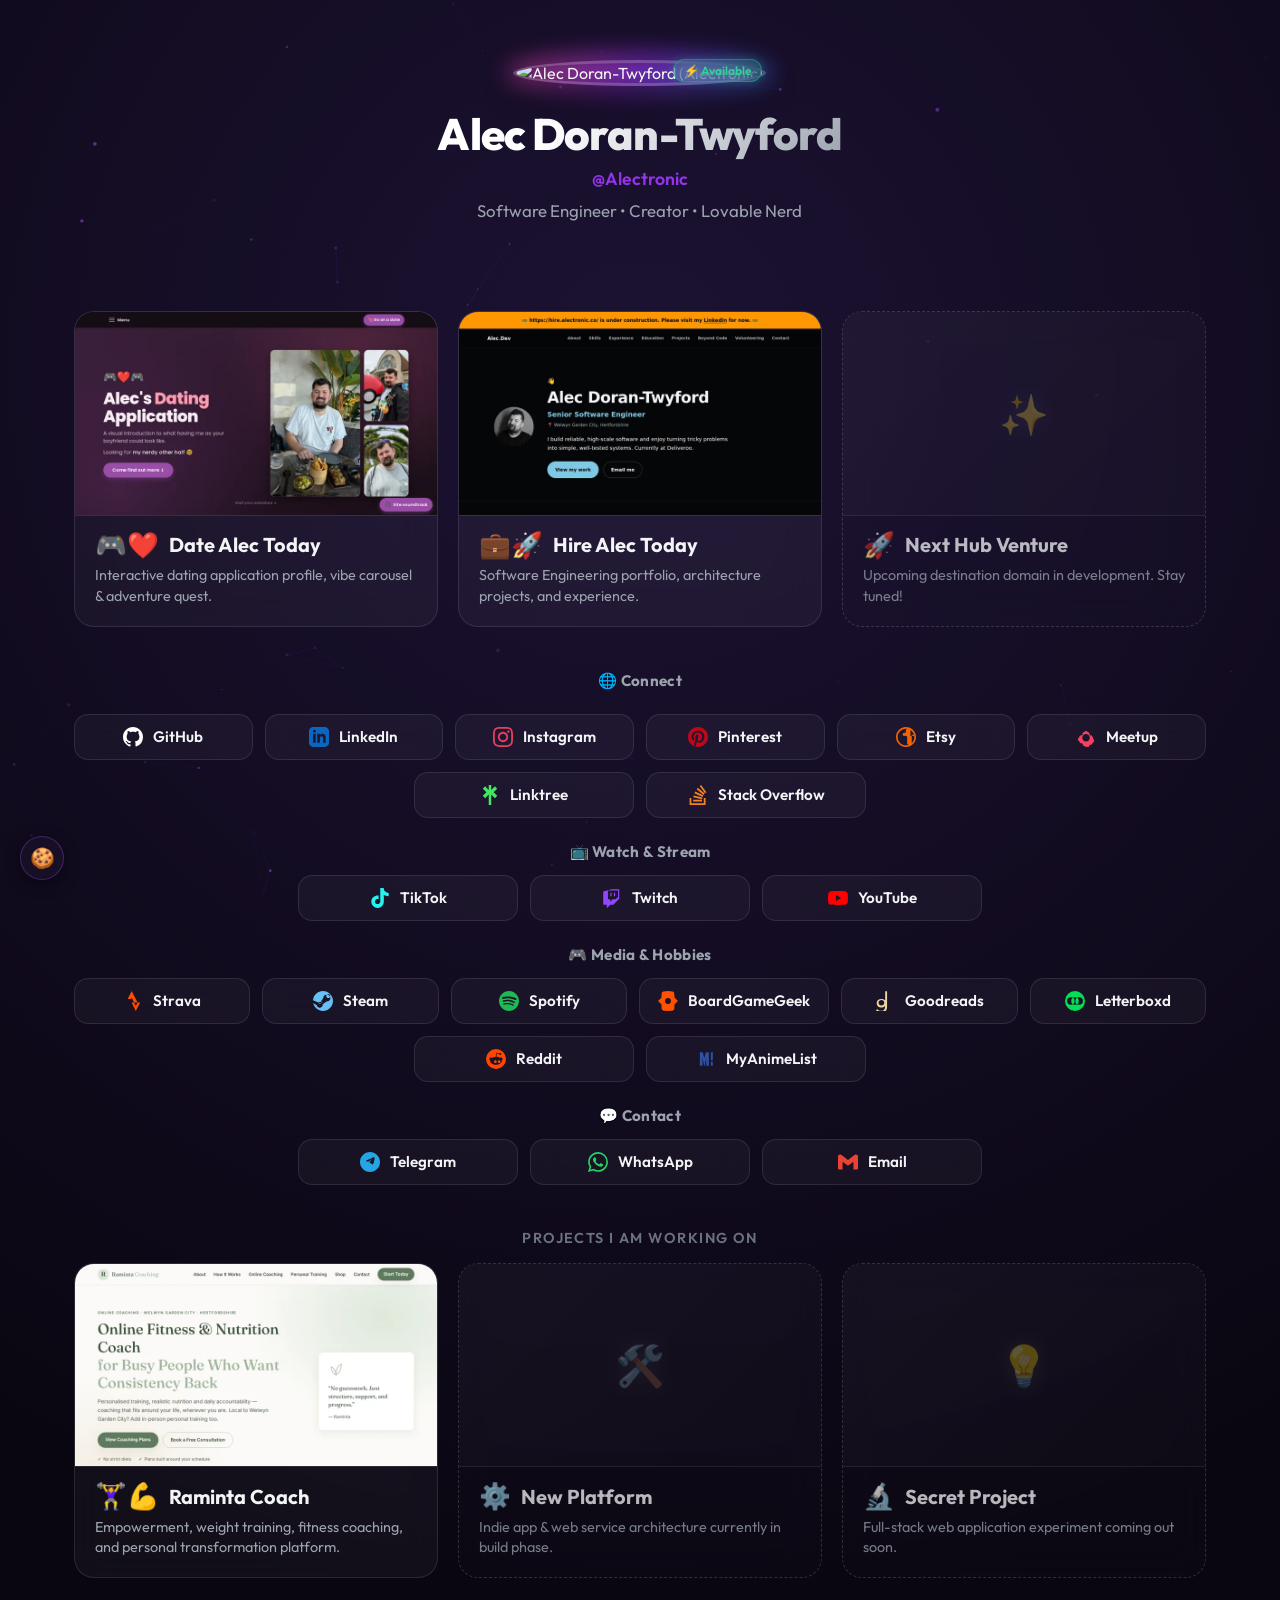
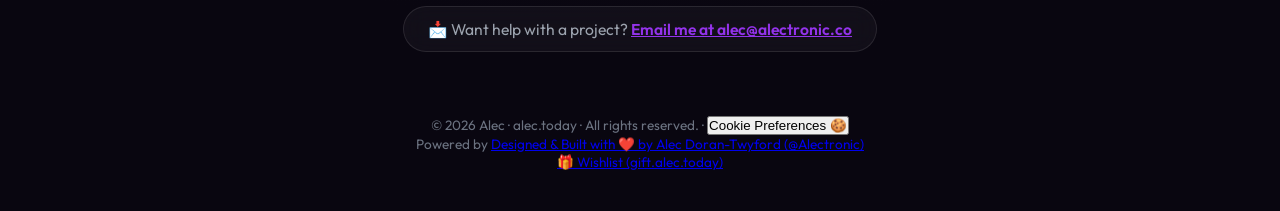
==== commit d0658c9e: "Fix: reference app.js instead of main.js" ====
--- a/index.html
+++ b/index.html
@@ -446,7 +446,7 @@
   </main>
 
   <script src="js/content.js" defer></script>
-  <script src="js/main.js" defer></script>
+  <script src="js/app.js" defer></script>
   <!-- Floating Cookie Button -->
   <button type="button" class="cookie-floating-btn" data-cc="show-preferencesModal" aria-label="Cookie Settings" title="Cookie Settings">🍪</button>
 </body>
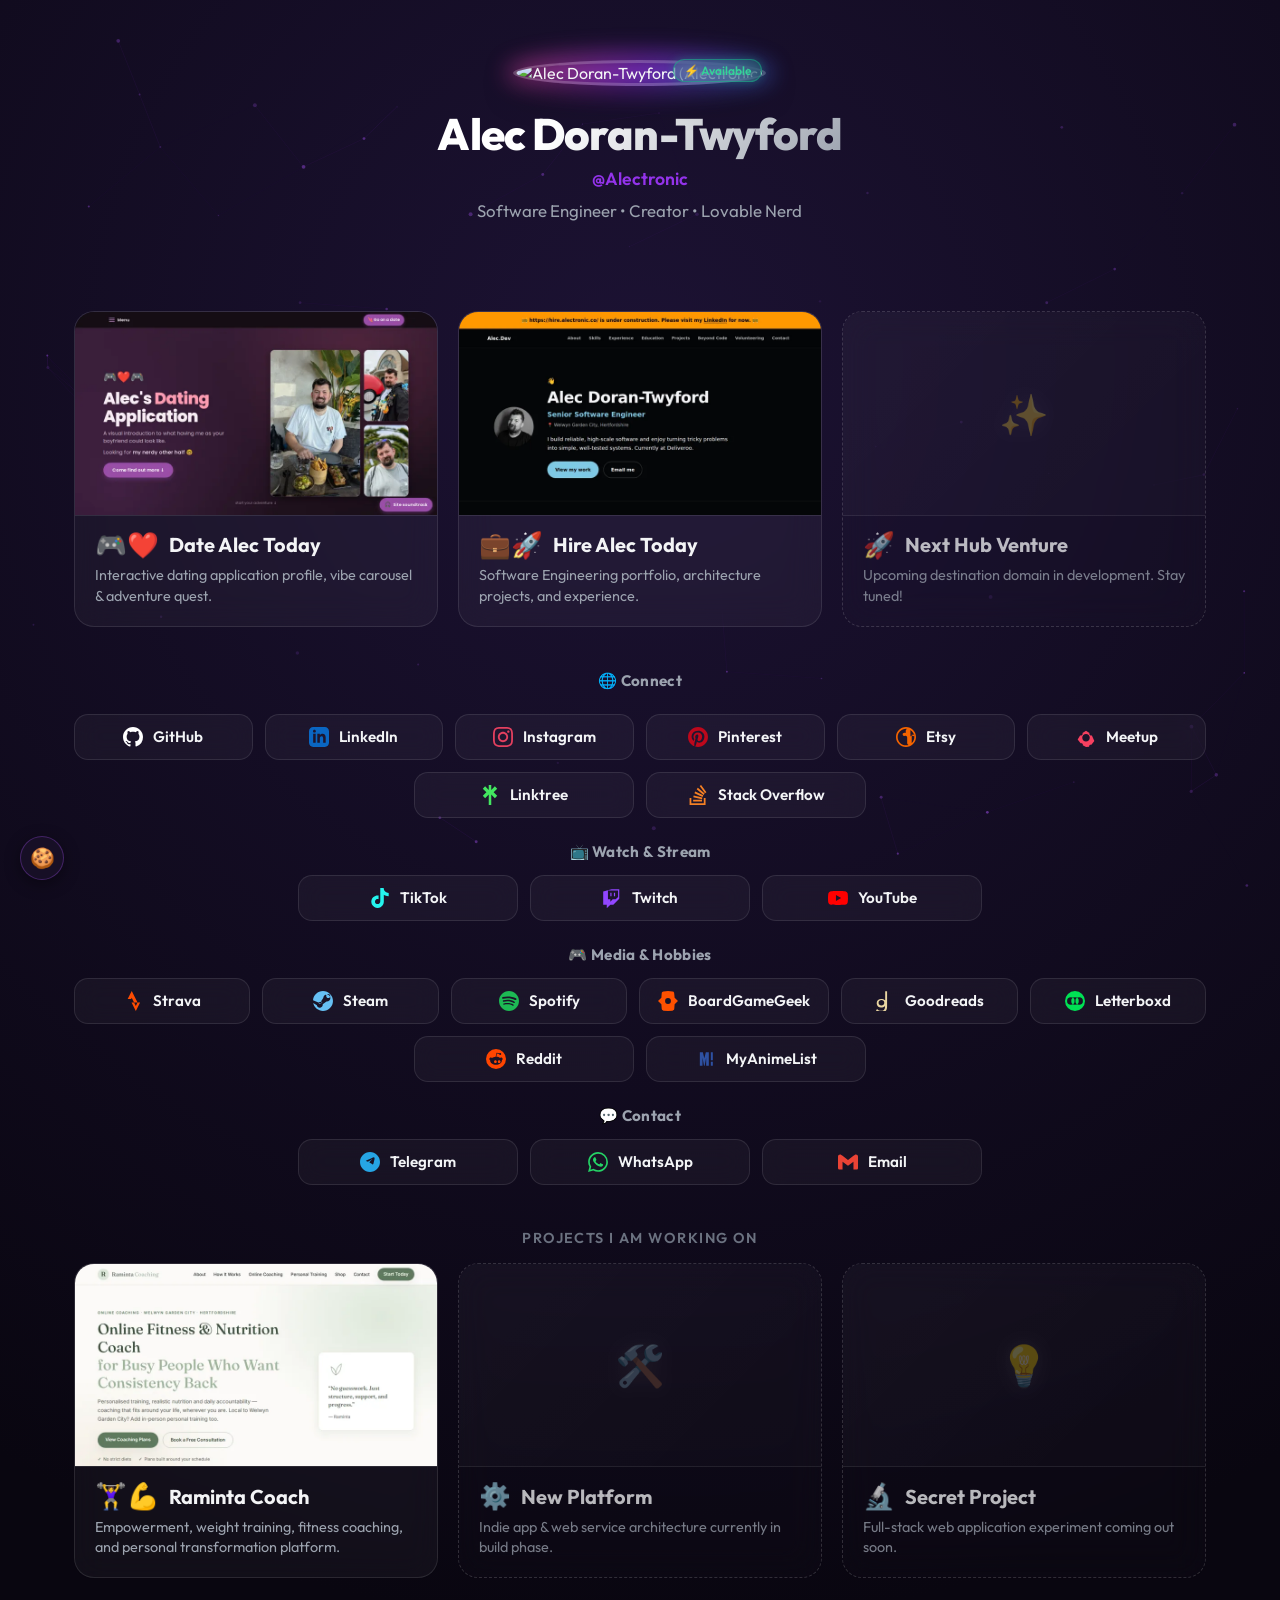
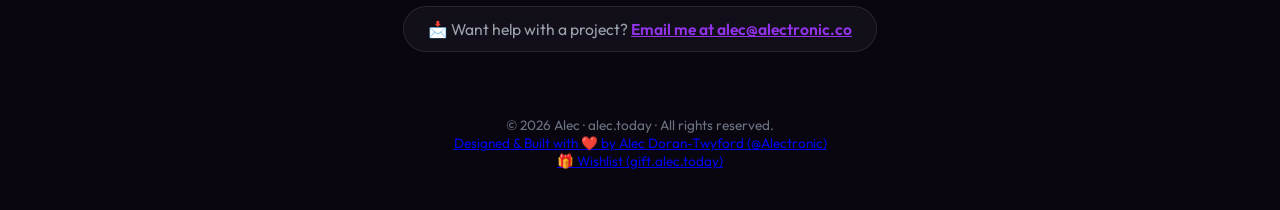
==== commit 1306b316: "Fix footer injection and remove cookie text" ====
--- a/index.html
+++ b/index.html
@@ -438,11 +438,6 @@
       </p>
     </section>
 
-    <footer id="footer" class="landing-footer">
-      <p>&copy; <span class="year"></span> Alec &middot; alec.today &middot; All rights reserved. &middot; <button type="button" data-cc="show-preferencesModal" style="background:none;border:none;color:inherit;text-decoration:underline;cursor:pointer;font:inherit;padding:0;">Cookie Preferences 🍪</button></p>
-      <p style="margin-top: 8px; font-size: 0.85em; opacity: 0.8;">Powered by <a href="https://alec.today/" target="_blank" rel="noopener" style="text-decoration: underline; color: inherit;">Alec Doran-Twyford (Alectronic&trade;)</a></p>
-      <p class="footer-sublink"><a href="https://gift.alec.today/" target="_blank" rel="noopener" style="color: var(--text-sub); text-decoration: underline; font-size: 0.78rem; opacity: 0.8;">🎁 Wishlist (gift.alec.today)</a></p>
-    </footer>
   </main>
 
   <script src="js/content.js" defer></script>
